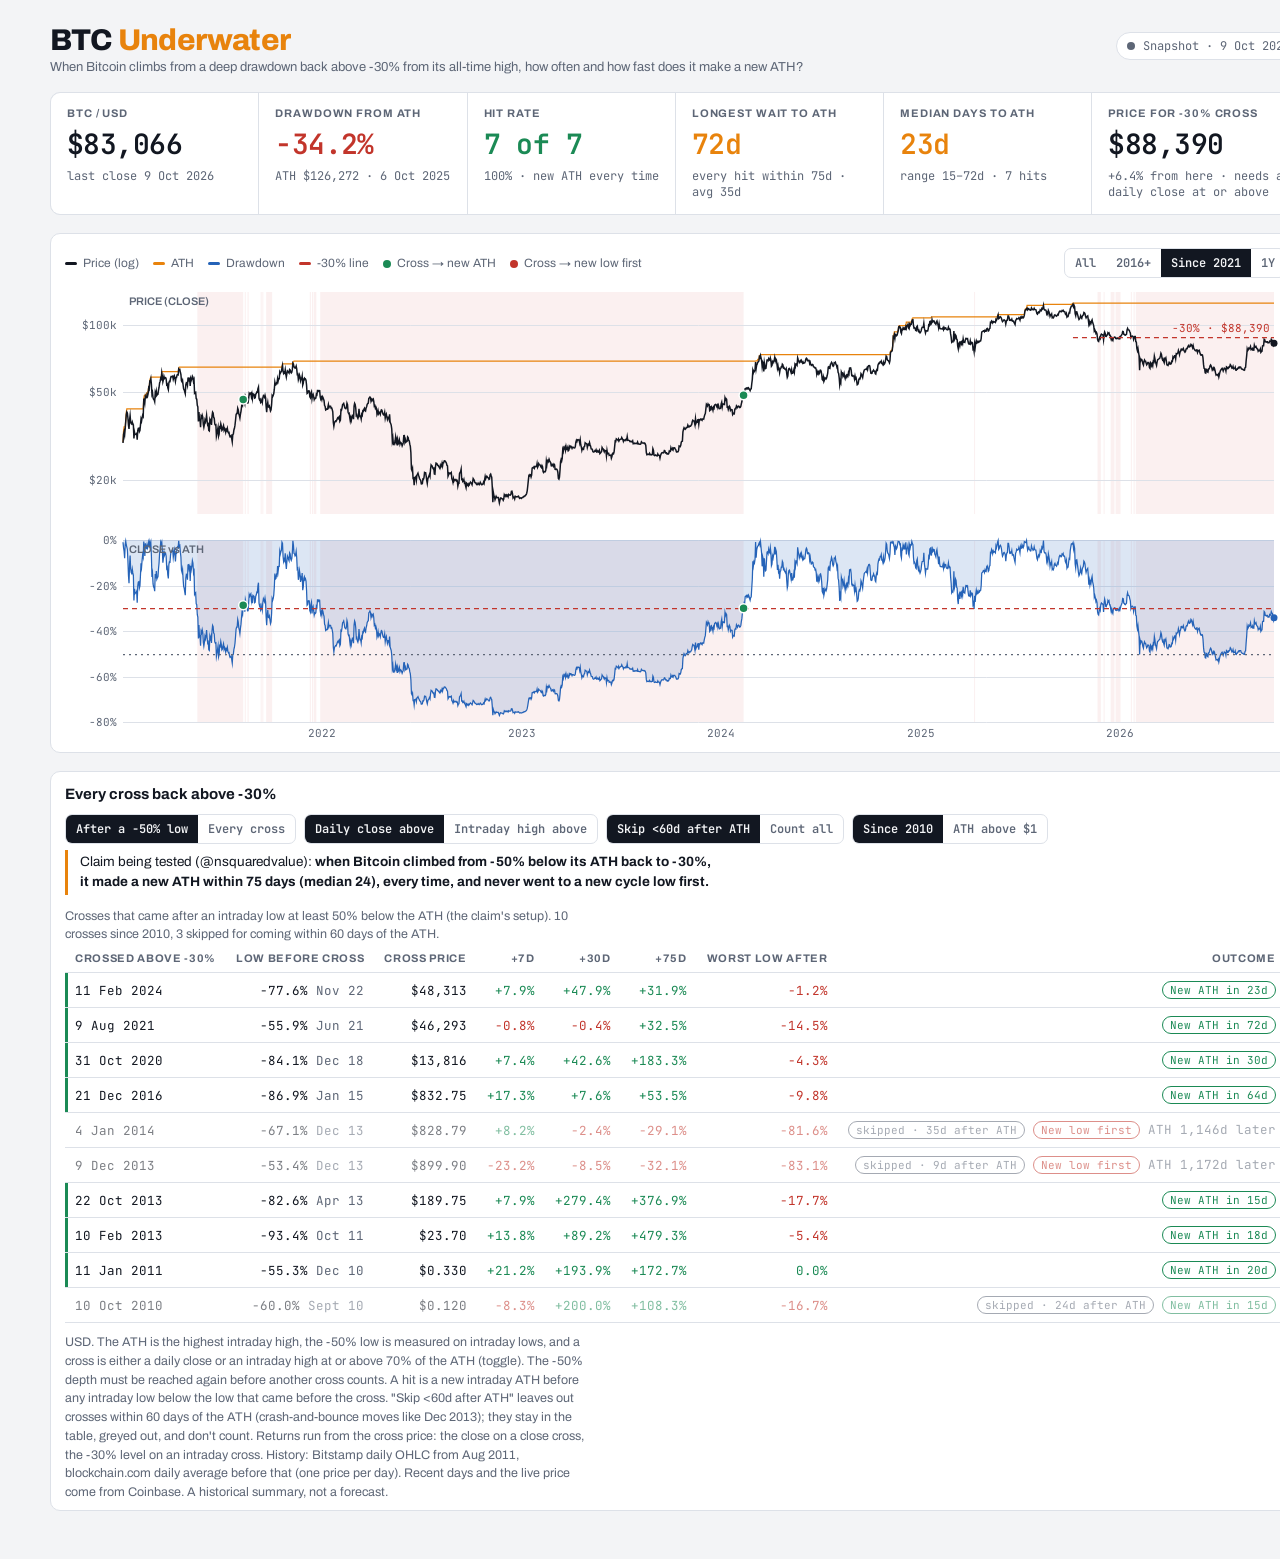
==== btc/index.html @ 9cf71ab8 "Add BTC Underwater live drawdown page at /btc Co-Authored-By: Claude Opus 5.5 <noreply@anthropic.com" ====
<!doctype html><html lang="en"><head><meta charset="utf-8"><meta name="viewport" content="width=device-width,initial-scale=1,viewport-fit=cover"><style>:root{padding-top:env(safe-area-inset-top,0px);padding-bottom:env(safe-area-inset-bottom,0px)}body{margin:0;font:14px system-ui,sans-serif}</style></head><body>
<title>BTC Underwater</title>
<link rel="preconnect" href="https://fonts.googleapis.com">
<link rel="stylesheet" href="https://fonts.googleapis.com/css2?family=Archivo:wght@500;700;800&family=JetBrains+Mono:wght@400;600&display=swap">
<style>
/* Layout: stat strip on top, stacked price + underwater charts sharing one time axis, episode ledger below */
:root{
  --bg:#f3f4f6; --panel:#ffffff; --fg:#121721; --muted:#5d6676; --line:#dde1e8;
  --accent:#e8830c; --water:#2563b8; --waterfill:rgba(37,99,184,.16);
  --bad:#c2352b; --good:#1b8a55; --band:rgba(194,53,43,.07); --accband:rgba(232,131,12,.16);
  --display:"Archivo",system-ui,sans-serif; --mono:"JetBrains Mono",ui-monospace,Menlo,monospace;
  color-scheme:light;
}
@media (prefers-color-scheme:dark){:root:not([data-theme="light"]){
  --bg:#0b0f16; --panel:#121823; --fg:#e8ecf2; --muted:#8b95a7; --line:#232c3b;
  --accent:#f7a23b; --water:#5b9cf0; --waterfill:rgba(91,156,240,.18);
  --bad:#f0675c; --good:#3fbf83; --band:rgba(240,103,92,.08); --accband:rgba(247,162,59,.2); color-scheme:dark}}
:root[data-theme="dark"]{
  --bg:#0b0f16; --panel:#121823; --fg:#e8ecf2; --muted:#8b95a7; --line:#232c3b;
  --accent:#f7a23b; --water:#5b9cf0; --waterfill:rgba(91,156,240,.18);
  --bad:#f0675c; --good:#3fbf83; --band:rgba(240,103,92,.08); --accband:rgba(247,162,59,.2); color-scheme:dark}
body{background:var(--bg);color:var(--fg);font-family:var(--display)}
.wrap{max-width:1180px;margin:0 auto;padding-inline:16px;padding-block:24px 48px;display:grid;gap:18px}
header{display:flex;flex-wrap:wrap;align-items:baseline;justify-content:space-between;gap:8px 16px}
h1{font-size:clamp(22px,3vw,30px);font-weight:800;letter-spacing:-.02em;margin:0;text-wrap:balance}
h1 span{color:var(--accent)}
.sub{color:var(--muted);font-size:13px;margin:4px 0 0}
.status{font-family:var(--mono);font-size:12px;display:inline-flex;align-items:center;gap:8px;padding:5px 10px;border:1px solid var(--line);border-radius:999px;background:var(--panel);color:var(--muted)}
.dot{width:8px;height:8px;border-radius:50%;background:var(--muted)}
.status.live .dot{background:var(--good);box-shadow:0 0 0 0 var(--good);animation:pulse 1.6s infinite}
.status.live{color:var(--fg)}
@keyframes pulse{0%{box-shadow:0 0 0 0 color-mix(in srgb,var(--good) 60%,transparent)}100%{box-shadow:0 0 0 8px transparent}}
@media (prefers-reduced-motion:reduce){.status.live .dot{animation:none}}
.stats{display:grid;grid-template-columns:repeat(5,minmax(0,1fr));gap:1px;background:var(--line);border:1px solid var(--line);border-radius:10px;overflow:hidden}
.stat{background:var(--panel);padding:14px 16px;display:grid;gap:6px;align-content:start;min-width:0}
.stat .k{font-size:11px;text-transform:uppercase;letter-spacing:.08em;color:var(--muted);font-weight:700}
.stat .v{font-family:var(--mono);font-size:clamp(20px,2.4vw,28px);font-weight:600;font-variant-numeric:tabular-nums;letter-spacing:-.02em;white-space:nowrap;overflow:hidden;text-overflow:ellipsis}
.stat .n{font-family:var(--mono);font-size:12px;color:var(--muted);font-variant-numeric:tabular-nums}
.v.bad{color:var(--bad)} .v.acc{color:var(--accent)} .v.good{color:var(--good)}
.meter{height:6px;border-radius:3px;background:var(--line);overflow:hidden}
.meter i{display:block;height:100%;background:var(--accent);border-radius:3px}
@media (max-width:900px){.stats{grid-template-columns:repeat(2,minmax(0,1fr))}.stat:first-child{grid-column:1/-1}}
.panel{background:var(--panel);border:1px solid var(--line);border-radius:10px;padding:14px 14px 8px}
.bar{display:flex;flex-wrap:wrap;justify-content:space-between;align-items:center;gap:8px;margin-bottom:6px}
.legend{display:flex;flex-wrap:wrap;gap:14px;font-size:12px;color:var(--muted)}
.legend b{display:inline-block;width:12px;height:3px;border-radius:2px;vertical-align:middle;margin-right:6px}
.seg{display:inline-flex;border:1px solid var(--line);border-radius:7px;overflow:hidden}
.seg button{font:600 12px var(--mono);background:transparent;color:var(--muted);border:0;padding:6px 10px;cursor:pointer}
.seg button[aria-pressed="true"]{background:var(--fg);color:var(--bg)}
.seg button:focus-visible{outline:2px solid var(--accent);outline-offset:-2px}
canvas{display:block;width:100%;touch-action:pan-y}
#c{height:460px}
@media (max-width:600px){#c{height:380px}}
h2{font-size:15px;margin:0 0 4px;font-weight:700}
.note{color:var(--muted);font-size:12.5px;line-height:1.5;max-width:75ch;margin:0}
.tbl{overflow-x:auto}
table{width:100%;border-collapse:collapse;font-family:var(--mono);font-size:12.5px;font-variant-numeric:tabular-nums;min-width:640px}
th,td{padding:8px 10px;text-align:right;border-bottom:1px solid var(--line);white-space:nowrap}
th{font:700 11px var(--display);text-transform:uppercase;letter-spacing:.06em;color:var(--muted)}
th:first-child,td:first-child{text-align:left}
tr.open td{color:var(--accent)}
.pill{display:inline-block;padding:1px 7px;border-radius:999px;font-size:11px;border:1px solid currentColor}
</style>
<style>
.stats{grid-template-columns:repeat(6,minmax(0,1fr))}
@media (max-width:1100px){.stats{grid-template-columns:repeat(3,minmax(0,1fr))}.stat:first-child{grid-column:auto}}
@media (max-width:600px){.stats{grid-template-columns:repeat(2,minmax(0,1fr))}}
.up{color:var(--good)} .dn{color:var(--bad)} .mut{color:var(--muted)}
.pill.hit{color:var(--good)} .pill.miss{color:var(--bad)} .pill.open{color:var(--accent)}
.claim{border-left:3px solid var(--accent);padding:2px 0 2px 12px;margin:0 0 12px;font-size:13.5px;line-height:1.5;max-width:80ch}
.claim b{font-weight:700}
.ctl{display:flex;flex-wrap:wrap;gap:8px}
tr.miss td:first-child{box-shadow:inset 3px 0 0 var(--bad)}
tr.hit td:first-child{box-shadow:inset 3px 0 0 var(--good)}
tr.open td:first-child{box-shadow:inset 3px 0 0 var(--accent)}
tr.open td{color:inherit}
tr.skip td{opacity:.55}
.pill.skip{color:var(--muted)}
.ctl .seg button{white-space:nowrap}
</style>

<div class="wrap">
  <header>
    <div>
      <h1>BTC <span>Underwater</span></h1>
      <p class="sub">When Bitcoin climbs from a deep drawdown back above -30% from its all-time high, how often and how fast does it make a new ATH?</p>
    </div>
    <div class="status" id="status"><span class="dot"></span><span id="statusText">Snapshot</span></div>
  </header>

  <section class="stats" aria-label="Key figures">
    <div class="stat"><div class="k">BTC / USD</div><div class="v" id="sPrice">–</div><div class="n" id="sPriceN">–</div></div>
    <div class="stat"><div class="k">Drawdown from ATH</div><div class="v bad" id="sDD">–</div><div class="n" id="sDDN">–</div></div>
    <div class="stat"><div class="k">Hit rate</div><div class="v" id="sHit">–</div><div class="n" id="sHitN">–</div></div>
    <div class="stat"><div class="k">Longest wait to ATH</div><div class="v acc" id="sMax">–</div><div class="n" id="sMaxN">–</div></div>
    <div class="stat"><div class="k">Median days to ATH</div><div class="v acc" id="sMed">–</div><div class="n" id="sMedN">–</div></div>
    <div class="stat"><div class="k" id="sTrigK">Price for -30% cross</div><div class="v" id="sTrig">–</div><div class="n" id="sTrigN">–</div></div>
  </section>

  <section class="panel">
    <div class="bar">
      <div class="legend">
        <span><b style="background:var(--fg)"></b>Price (log)</span>
        <span><b style="background:var(--accent)"></b>ATH</span>
        <span><b style="background:var(--water)"></b>Drawdown</span>
        <span><b style="background:var(--bad)"></b>-30% line</span>
        <span><b style="background:var(--good);width:8px;height:8px;border-radius:50%"></b>Cross → new ATH</span>
        <span><b style="background:var(--bad);width:8px;height:8px;border-radius:50%"></b>Cross → new low first</span>
      </div>
      <div class="seg" role="group" aria-label="Chart range">
        <button id="r-all" data-r="all" aria-pressed="false">All</button>
        <button id="r-2017" data-r="2017" aria-pressed="false">2016+</button>
        <button id="r-cycle" data-r="cycle" aria-pressed="true">Since 2021</button>
        <button id="r-1y" data-r="1y" aria-pressed="false">1Y</button>
      </div>
    </div>
    <canvas id="c"></canvas>
  </section>

  <section class="panel">
    <div class="bar">
      <h2 style="flex-basis:100%">Every cross back above -30%</h2>
      <div class="ctl">
        <div class="seg" role="group" aria-label="Which crosses count">
          <button id="d-50" data-d="-0.5" aria-pressed="true">After a -50% low</button>
          <button id="d-30" data-d="-0.3" aria-pressed="false">Every cross</button>
        </div>
        <div class="seg" role="group" aria-label="What counts as crossing -30%">
          <button id="x-close" data-x="close" aria-pressed="true">Daily close above</button>
          <button id="x-high" data-x="high" aria-pressed="false">Intraday high above</button>
        </div>
        <div class="seg" role="group" aria-label="Crosses soon after the ATH">
          <button id="m-60" data-m="60" aria-pressed="true">Skip &lt;60d after ATH</button>
          <button id="m-0" data-m="0" aria-pressed="false">Count all</button>
        </div>
        <div class="seg" role="group" aria-label="Period">
          <button id="e-all" data-e="all" aria-pressed="true">Since 2010</button>
          <button id="e-dollar" data-e="dollar" aria-pressed="false">ATH above $1</button>
        </div>
      </div>
    </div>
    <p class="claim">Claim being tested (@nsquaredvalue): <b>when Bitcoin climbed from -50% below its ATH back to -30%, it made a new ATH within 75 days (median 24), every time, and never went to a new cycle low first.</b></p>
    <p class="note" id="tblNote"></p>
    <div class="tbl"><table>
      <thead><tr><th>Crossed above -30%</th><th>Low before cross</th><th>Cross price</th><th>+7d</th><th>+30d</th><th>+75d</th><th>Worst low after</th><th>Outcome</th></tr></thead>
      <tbody id="tb"></tbody>
    </table></div>
    <p class="note" style="margin-top:10px">USD. The ATH is the highest intraday high, the -50% low is measured on intraday lows, and a cross is either a daily close or an intraday high at or above 70% of the ATH (toggle). The -50% depth must be reached again before another cross counts. A hit is a new intraday ATH before any intraday low below the low that came before the cross. "Skip &lt;60d after ATH" leaves out crosses within 60 days of the ATH (crash-and-bounce moves like Dec 2013); they stay in the table, greyed out, and don't count. Returns run from the cross price: the close on a close cross, the -30% level on an intraday cross. History: Bitstamp daily OHLC from Aug 2011, blockchain.com daily average before that (one price per day). Recent days and the live price come from Coinbase. A historical summary, not a forecast.</p>
  </section>
</div>

<script>
const RAW = {"t0":14839,"t":[0,1,2,3,4,5,6,7,8,9,10,11,12,13,14,15,16,17,18,19,20,21,22,23,24,25,26,27,28,29,30,31,32,33,34,35,36,37,38,39,40,41,42,43,44,45,46,47,48,49,50,51,52,53,54,55,56,57,58,59,60,61,62,63,64,65,66,67,68,69,70,71,72,73,74,75,76,77,78,79,80,81,82,83,84,85,86,87,88,89,90,91,92,93,94,95,96,97,98,99,100,101,102,103,104,105,106,107,108,109,110,111,112,113,114,115,116,117,118,119,120,121,122,123,124,125,126,127,128,129,130,131,132,133,134,135,136,137,138,139,140,141,142,143,144,145,146,147,148,149,150,151,152,153,154,155,156,157,158,159,160,161,162,163,164,165,166,167,168,169,170,171,172,173,174,175,176,177,178,179,180,181,182,183,184,185,186,187,188,189,190,191,192,193,194,195,196,197,198,199,200,201,202,203,204,205,206,207,208,209,210,211,212,213,214,215,216,217,218,219,220,221,222,223,224,225,226,227,228,229,230,231,232,233,234,235,236,237,238,239,240,241,242,243,244,245,246,247,248,249,250,251,252,253,254,255,256,257,258,259,260,261,262,263,264,265,266,267,268,269,270,271,272,273,274,275,276,277,278,279,280,281,282,283,284,285,286,287,288,289,290,291,292,293,294,295,296,297,298,299,300,301,302,303,304,305,306,307,308,309,310,311,312,313,314,315,316,317,318,319,320,321,322,323,324,325,326,327,328,329,330,331,332,333,334,335,336,337,338,339,340,341,342,343,344,345,346,347,348,349,350,351,352,353,354,355,356,357,358,359,360,361,362,363,364,365,366,367,368,369,370,371,372,373,374,375,376,377,378,379,380,381,382,383,384,385,386,387,388,389,390,391,392,393,394,395,396,397,398,399,400,401,402,403,404,405,406,407,408,409,410,411,412,413,414,415,416,417,418,419,420,421,422,423,424,425,426,427,428,429,430,431,432,433,434,435,436,437,438,439,440,441,442,443,444,445,446,447,448,449,450,451,452,453,454,455,456,457,458,459,460,461,462,463,464,465,466,467,468,469,470,471,472,473,474,475,476,477,478,479,480,481,482,483,484,485,486,487,488,489,490,491,492,493,494,495,496,497,498,499,500,501,502,503,504,505,506,507,508,509,510,511,512,513,514,515,516,517,518,519,520,521,522,523,524,525,526,527,528,529,530,531,532,533,534,535,536,537,538,539,540,541,542,543,544,545,546,547,548,549,550,551,552,553,554,555,556,557,558,559,560,561,562,563,564,565,566,567,568,569,570,571,572,573,574,575,576,577,578,579,580,581,582,583,584,585,586,587,588,589,590,591,592,593,594,595,596,597,598,599,600,601,602,603,604,605,606,607,608,609,610,611,612,613,614,615,616,617,618,619,620,621,622,623,624,625,626,627,628,629,630,631,632,633,634,635,636,637,638,639,640,641,642,643,644,645,646,647,648,649,650,651,652,653,654,655,656,657,658,659,660,661,662,663,664,665,666,667,668,669,670,671,672,673,674,675,676,677,678,679,680,681,682,683,684,685,686,687,688,689,690,691,692,693,694,695,696,697,698,699,700,701,702,703,704,705,706,707,708,709,710,711,712,713,714,715,716,717,718,719,720,721,722,723,724,725,726,727,728,729,730,731,732,733,734,735,736,737,738,739,740,741,742,743,744,745,746,747,748,749,750,751,752,753,754,755,756,757,758,759,760,761,762,763,764,765,766,767,768,769,770,771,772,773,774,775,776,777,778,779,780,781,782,783,784,785,786,787,788,789,790,791,792,793,794,795,796,797,798,799,800,801,802,803,804,805,806,807,808,809,810,811,812,813,814,815,816,817,818,819,820,821,822,823,824,825,826,827,828,829,830,831,832,833,834,835,836,837,838,839,840,841,842,843,844,845,846,847,848,849,850,851,852,853,854,855,856,857,858,859,860,861,862,863,864,865,866,867,868,869,870,871,872,873,874,875,876,877,878,879,880,881,882,883,884,885,886,887,888,889,890,891,892,893,894,895,896,897,898,899,900,901,902,903,904,905,906,907,908,909,910,911,912,913,914,915,916,917,918,919,920,921,922,923,924,925,926,927,928,929,930,931,932,933,934,935,936,937,938,939,940,941,942,943,944,945,946,947,948,949,950,951,952,953,954,955,956,957,958,959,960,961,962,963,964,965,966,967,968,969,970,971,972,973,974,975,976,977,978,979,980,981,982,983,984,985,986,987,988,989,990,991,992,993,994,995,996,997,998,999,1000,1001,1002,1003,1004,1005,1006,1007,1008,1009,1010,1011,1012,1013,1014,1015,1016,1017,1018,1019,1020,1021,1022,1023,1024,1025,1026,1027,1028,1029,1030,1031,1032,1033,1034,1035,1036,1037,1038,1039,1040,1041,1042,1043,1044,1045,1046,1047,1048,1049,1050,1051,1052,1053,1054,1055,1056,1057,1058,1059,1060,1061,1062,1063,1064,1065,1066,1067,1068,1069,1070,1071,1072,1073,1074,1075,1076,1077,1078,1079,1080,1081,1082,1083,1084,1085,1086,1087,1088,1089,1090,1091,1092,1093,1094,1095,1096,1097,1098,1099,1100,1101,1102,1103,1104,1105,1106,1107,1108,1109,1110,1111,1112,1113,1114,1115,1116,1117,1118,1119,1120,1121,1122,1123,1124,1125,1126,1127,1128,1129,1130,1131,1132,1133,1134,1135,1136,1137,1138,1139,1140,1141,1142,1143,1144,1145,1146,1147,1148,1149,1150,1151,1152,1153,1154,1155,1156,1157,1158,1159,1160,1161,1162,1163,1164,1165,1166,1167,1168,1169,1170,1171,1172,1173,1174,1175,1176,1177,1178,1179,1180,1181,1182,1183,1184,1185,1186,1187,1188,1189,1190,1191,1192,1193,1194,1195,1196,1197,1198,1199,1200,1201,1202,1203,1204,1205,1206,1207,1208,1209,1210,1211,1212,1213,1214,1215,1216,1217,1218,1219,1220,1221,1222,1223,1224,1225,1226,1227,1228,1229,1230,1231,1232,1233,1234,1235,1236,1237,1238,1239,1240,1241,1242,1243,1244,1245,1246,1247,1248,1249,1250,1251,1252,1253,1254,1255,1256,1257,1258,1259,1260,1261,1262,1263,1264,1265,1266,1267,1268,1269,1270,1271,1272,1273,1274,1275,1276,1277,1278,1279,1280,1281,1282,1283,1284,1285,1286,1287,1288,1289,1290,1291,1292,1293,1294,1295,1296,1297,1298,1299,1300,1301,1302,1303,1304,1305,1306,1307,1308,1309,1310,1311,1312,1313,1314,1315,1316,1317,1318,1319,1320,1321,1322,1323,1324,1325,1326,1327,1328,1329,1330,1331,1332,1333,1334,1335,1336,1337,1338,1339,1340,1341,1342,1343,1344,1345,1346,1347,1348,1349,1350,1351,1352,1353,1354,1355,1356,1357,1358,1359,1360,1361,1362,1363,1364,1365,1366,1367,1368,1369,1370,1371,1372,1373,1374,1375,1376,1377,1378,1379,1380,1381,1382,1383,1384,1385,1386,1387,1388,1389,1390,1391,1392,1393,1394,1395,1396,1397,1398,1399,1400,1401,1402,1403,1404,1405,1406,1407,1408,1409,1410,1411,1412,1413,1414,1415,1416,1417,1418,1419,1420,1421,1422,1423,1424,1425,1426,1427,1428,1429,1430,1431,1432,1433,1434,1435,1436,1437,1438,1439,1440,1441,1442,1443,1444,1445,1446,1447,1448,1449,1450,1451,1452,1453,1454,1455,1456,1457,1458,1459,1460,1461,1462,1463,1464,1465,1466,1467,1468,1469,1470,1471,1472,1473,1474,1475,1476,1477,1478,1479,1480,1481,1482,1483,1484,1485,1486,1487,1488,1489,1490,1491,1492,1493,1494,1495,1496,1497,1498,1499,1500,1501,1502,1503,1504,1505,1506,1507,1508,1509,1510,1511,1512,1513,1514,1515,1516,1517,1518,1519,1520,1521,1522,1523,1524,1525,1526,1527,1528,1529,1530,1531,1532,1533,1534,1535,1536,1537,1538,1539,1540,1541,1542,1543,1544,1545,1546,1547,1548,1549,1550,1551,1552,1553,1554,1555,1556,1557,1558,1559,1560,1561,1562,1563,1564,1565,1566,1567,1568,1569,1570,1571,1572,1573,1574,1575,1576,1577,1578,1579,1580,1581,1582,1583,1584,1585,1586,1587,1588,1589,1590,1591,1592,1593,1594,1595,1596,1597,1598,1599,1600,1601,1602,1603,1604,1605,1606,1607,1608,1609,1610,1611,1612,1613,1614,1615,1616,1617,1618,1619,1620,1621,1622,1623,1624,1625,1626,1627,1628,1629,1630,1631,1632,1633,1634,1635,1636,1637,1638,1639,1640,1641,1642,1643,1644,1645,1646,1647,1648,1649,1650,1651,1652,1653,1654,1655,1656,1657,1658,1659,1660,1661,1662,1663,1664,1665,1666,1667,1668,1669,1670,1671,1672,1673,1674,1675,1676,1677,1678,1679,1680,1681,1682,1683,1684,1685,1686,1687,1688,1689,1690,1691,1692,1693,1694,1695,1696,1697,1698,1699,1700,1701,1702,1703,1704,1705,1706,1707,1708,1709,1710,1711,1712,1713,1714,1715,1716,1717,1718,1719,1720,1721,1722,1723,1724,1725,1726,1727,1728,1729,1730,1731,1732,1733,1734,1735,1736,1737,1738,1739,1740,1741,1742,1743,1744,1745,1746,1747,1748,1749,1750,1751,1752,1753,1754,1755,1756,1757,1758,1759,1760,1761,1762,1763,1764,1765,1766,1767,1768,1769,1770,1771,1772,1773,1774,1775,1776,1777,1778,1779,1780,1781,1782,1783,1784,1785,1786,1787,1788,1789,1790,1791,1792,1793,1794,1795,1796,1797,1798,1799,1800,1801,1802,1803,1804,1805,1806,1807,1808,1809,1810,1811,1812,1813,1814,1815,1816,1817,1818,1819,1820,1821,1822,1823,1824,1825,1826,1827,1828,1829,1830,1831,1832,1833,1834,1835,1836,1837,1838,1839,1840,1841,1842,1843,1844,1845,1846,1847,1848,1849,1850,1851,1852,1853,1854,1855,1856,1857,1858,1859,1860,1861,1862,1863,1864,1865,1866,1867,1868,1869,1870,1871,1872,1873,1874,1875,1876,1877,1878,1879,1880,1881,1882,1883,1884,1885,1886,1887,1888,1889,1890,1891,1892,1893,1894,1895,1896,1897,1898,1899,1900,1901,1902,1903,1904,1905,1906,1907,1908,1909,1910,1911,1912,1913,1914,1915,1916,1917,1918,1919,1920,1921,1922,1923,1924,1925,1926,1927,1928,1929,1930,1931,1932,1933,1934,1935,1936,1937,1938,1939,1940,1941,1942,1943,1944,1945,1946,1947,1948,1949,1950,1951,1952,1953,1954,1955,1956,1957,1958,1959,1960,1961,1962,1963,1964,1965,1966,1967,1968,1969,1970,1971,1972,1973,1974,1975,1976,1977,1978,1979,1980,1981,1982,1983,1984,1985,1986,1987,1988,1989,1990,1991,1992,1993,1994,1995,1996,1997,1998,1999,2000,2001,2002,2003,2004,2005,2006,2007,2008,2009,2010,2011,2012,2013,2014,2015,2016,2017,2018,2019,2020,2021,2022,2023,2024,2025,2026,2027,2028,2029,2030,2031,2032,2033,2034,2035,2036,2037,2038,2039,2040,2041,2042,2043,2044,2045,2046,2047,2048,2049,2050,2051,2052,2053,2054,2055,2056,2057,2058,2059,2060,2061,2062,2063,2064,2065,2066,2067,2068,2069,2070,2071,2072,2073,2074,2075,2076,2077,2078,2079,2080,2081,2082,2083,2084,2085,2086,2087,2088,2089,2090,2091,2092,2093,2094,2095,2096,2097,2098,2099,2100,2101,2102,2103,2104,2105,2106,2107,2108,2109,2110,2111,2112,2113,2114,2115,2116,2117,2118,2119,2120,2121,2122,2123,2124,2125,2126,2127,2128,2129,2130,2131,2132,2133,2134,2135,2136,2137,2138,2139,2140,2141,2142,2143,2144,2145,2146,2147,2148,2149,2150,2151,2152,2153,2154,2155,2156,2157,2158,2159,2160,2161,2162,2163,2164,2165,2166,2167,2168,2169,2170,2171,2172,2173,2174,2175,2176,2177,2178,2179,2180,2181,2182,2183,2184,2185,2186,2187,2188,2189,2190,2191,2192,2193,2194,2195,2196,2197,2198,2199,2200,2201,2202,2203,2204,2205,2206,2207,2208,2209,2210,2211,2212,2213,2214,2215,2216,2217,2218,2219,2220,2221,2222,2223,2224,2225,2226,2227,2228,2229,2230,2231,2232,2233,2234,2235,2236,2237,2238,2239,2240,2241,2242,2243,2244,2245,2246,2247,2248,2249,2250,2251,2252,2253,2254,2255,2256,2257,2258,2259,2260,2261,2262,2263,2264,2265,2266,2267,2268,2269,2270,2271,2272,2273,2274,2275,2276,2277,2278,2279,2280,2281,2282,2283,2284,2285,2286,2287,2288,2289,2290,2291,2292,2293,2294,2295,2296,2297,2298,2299,2300,2301,2302,2303,2304,2305,2306,2307,2308,2309,2310,2311,2312,2313,2314,2315,2316,2317,2318,2319,2320,2321,2322,2323,2324,2325,2326,2327,2328,2329,2330,2331,2332,2333,2334,2335,2336,2337,2338,2339,2340,2341,2342,2343,2344,2345,2346,2347,2348,2349,2350,2351,2352,2353,2354,2355,2356,2357,2358,2359,2360,2361,2362,2363,2364,2365,2366,2367,2368,2369,2370,2371,2372,2373,2374,2375,2376,2377,2378,2379,2380,2381,2382,2383,2384,2385,2386,2387,2388,2389,2390,2391,2392,2393,2394,2395,2396,2397,2398,2399,2400,2401,2402,2403,2404,2405,2406,2407,2408,2409,2410,2411,2412,2413,2414,2415,2416,2417,2418,2419,2420,2421,2422,2423,2424,2425,2426,2427,2428,2429,2430,2431,2432,2433,2434,2435,2436,2437,2438,2439,2440,2441,2442,2443,2444,2445,2446,2447,2448,2449,2450,2451,2452,2453,2454,2455,2456,2457,2458,2459,2460,2461,2462,2463,2464,2465,2466,2467,2468,2469,2470,2471,2472,2473,2474,2475,2476,2477,2478,2479,2480,2481,2482,2483,2484,2485,2486,2487,2488,2489,2490,2491,2492,2493,2494,2495,2496,2497,2498,2499,2500,2501,2502,2503,2504,2505,2506,2507,2508,2509,2510,2511,2512,2513,2514,2515,2516,2517,2518,2519,2520,2521,2522,2523,2524,2525,2526,2527,2528,2529,2530,2531,2532,2533,2534,2535,2536,2537,2538,2539,2540,2541,2542,2543,2544,2545,2546,2547,2548,2549,2550,2551,2552,2553,2554,2555,2556,2557,2558,2559,2560,2561,2562,2563,2564,2565,2566,2567,2568,2569,2570,2571,2572,2573,2574,2575,2576,2577,2578,2579,2580,2581,2582,2583,2584,2585,2586,2587,2588,2589,2590,2591,2592,2593,2594,2595,2596,2597,2598,2599,2600,2601,2602,2603,2604,2605,2606,2607,2608,2609,2610,2611,2612,2613,2614,2615,2616,2617,2618,2619,2620,2621,2622,2623,2624,2625,2626,2627,2628,2629,2630,2631,2632,2633,2634,2635,2636,2637,2638,2639,2640,2641,2642,2643,2644,2645,2646,2647,2648,2649,2650,2651,2652,2653,2654,2655,2656,2657,2658,2659,2660,2661,2662,2663,2664,2665,2666,2667,2668,2669,2670,2671,2672,2673,2674,2675,2676,2677,2678,2679,2680,2681,2682,2683,2684,2685,2686,2687,2688,2689,2690,2691,2692,2693,2694,2695,2696,2697,2698,2699,2700,2701,2702,2703,2704,2705,2706,2707,2708,2709,2710,2711,2712,2713,2714,2715,2716,2717,2718,2719,2720,2721,2722,2723,2724,2725,2726,2727,2728,2729,2730,2731,2732,2733,2734,2735,2736,2737,2738,2739,2740,2741,2742,2743,2744,2745,2746,2747,2748,2749,2750,2751,2752,2753,2754,2755,2756,2757,2758,2759,2760,2761,2762,2763,2764,2765,2766,2767,2768,2769,2770,2771,2772,2773,2774,2775,2776,2777,2778,2779,2780,2781,2782,2783,2784,2785,2786,2787,2788,2789,2790,2791,2792,2793,2794,2795,2796,2797,2798,2799,2800,2801,2802,2803,2804,2805,2806,2807,2808,2809,2810,2811,2812,2813,2814,2815,2816,2817,2818,2819,2820,2821,2822,2823,2824,2825,2826,2827,2828,2829,2830,2831,2832,2833,2834,2835,2836,2837,2838,2839,2840,2841,2842,2843,2844,2845,2846,2847,2848,2849,2850,2851,2852,2853,2854,2855,2856,2857,2858,2859,2860,2861,2862,2863,2864,2865,2866,2867,2868,2869,2870,2871,2872,2873,2874,2875,2876,2877,2878,2879,2880,2881,2882,2883,2884,2885,2886,2887,2888,2889,2890,2891,2892,2893,2894,2895,2896,2897,2898,2899,2900,2901,2902,2903,2904,2905,2906,2907,2908,2909,2910,2911,2912,2913,2914,2915,2916,2917,2918,2919,2920,2921,2922,2923,2924,2925,2926,2927,2928,2929,2930,2931,2932,2933,2934,2935,2936,2937,2938,2939,2940,2941,2942,2943,2944,2945,2946,2947,2948,2949,2950,2951,2952,2953,2954,2955,2956,2957,2958,2959,2960,2961,2962,2963,2964,2965,2966,2967,2968,2969,2970,2971,2972,2973,2974,2975,2976,2977,2978,2979,2980,2981,2982,2983,2984,2985,2986,2987,2988,2989,2990,2991,2992,2993,2994,2995,2996,2997,2998,2999,3000,3001,3002,3003,3004,3005,3006,3007,3008,3009,3010,3011,3012,3013,3014,3015,3016,3017,3018,3019,3020,3021,3022,3023,3024,3025,3026,3027,3028,3029,3030,3031,3032,3033,3034,3035,3036,3037,3038,3039,3040,3041,3042,3043,3044,3045,3046,3047,3048,3049,3050,3051,3052,3053,3054,3055,3056,3057,3058,3059,3060,3061,3062,3063,3064,3065,3066,3067,3068,3069,3070,3071,3072,3073,3074,3075,3076,3077,3078,3079,3080,3081,3082,3083,3084,3085,3086,3087,3088,3089,3090,3091,3092,3093,3094,3095,3096,3097,3098,3099,3100,3101,3102,3103,3104,3105,3106,3107,3108,3109,3110,3111,3112,3113,3114,3115,3116,3117,3118,3119,3120,3121,3122,3123,3124,3125,3126,3127,3128,3129,3130,3131,3132,3133,3134,3135,3136,3137,3138,3139,3140,3141,3142,3143,3144,3145,3146,3147,3148,3149,3150,3151,3152,3153,3154,3155,3156,3157,3158,3159,3160,3161,3162,3163,3164,3165,3166,3167,3168,3169,3170,3171,3172,3173,3174,3175,3176,3177,3178,3179,3180,3181,3182,3183,3184,3185,3186,3187,3188,3189,3190,3191,3192,3193,3194,3195,3196,3197,3198,3199,3200,3201,3202,3203,3204,3205,3206,3207,3208,3209,3210,3211,3212,3213,3214,3215,3216,3217,3218,3219,3220,3221,3222,3223,3224,3225,3226,3227,3228,3229,3230,3231,3232,3233,3234,3235,3236,3237,3238,3239,3240,3241,3242,3243,3244,3245,3246,3247,3248,3249,3250,3251,3252,3253,3254,3255,3256,3257,3258,3259,3260,3261,3262,3263,3264,3265,3266,3267,3268,3269,3270,3271,3272,3273,3274,3275,3276,3277,3278,3279,3280,3281,3282,3283,3284,3285,3286,3287,3288,3289,3290,3291,3292,3293,3294,3295,3296,3297,3298,3299,3300,3301,3302,3303,3304,3305,3306,3307,3308,3309,3310,3311,3312,3313,3314,3315,3316,3317,3318,3319,3320,3321,3322,3323,3324,3325,3326,3327,3328,3329,3330,3331,3332,3333,3334,3335,3336,3337,3338,3339,3340,3341,3342,3343,3344,3345,3346,3347,3348,3349,3350,3351,3352,3353,3354,3355,3356,3357,3358,3359,3360,3361,3362,3363,3364,3365,3366,3367,3368,3369,3370,3371,3372,3373,3374,3375,3376,3377,3378,3379,3380,3381,3382,3383,3384,3385,3386,3387,3388,3389,3390,3391,3392,3393,3394,3395,3396,3397,3398,3399,3400,3401,3402,3403,3404,3405,3406,3407,3408,3409,3410,3411,3412,3413,3414,3415,3416,3417,3418,3419,3420,3421,3422,3423,3424,3425,3426,3427,3428,3429,3430,3431,3432,3433,3434,3435,3436,3437,3438,3439,3440,3441,3442,3443,3444,3445,3446,3447,3448,3449,3450,3451,3452,3453,3454,3455,3456,3457,3458,3459,3460,3461,3462,3463,3464,3465,3466,3467,3468,3469,3470,3471,3472,3473,3474,3475,3476,3477,3478,3479,3480,3481,3482,3483,3484,3485,3486,3487,3488,3489,3490,3491,3492,3493,3494,3495,3496,3497,3498,3499,3500,3501,3502,3503,3504,3505,3506,3507,3508,3509,3510,3511,3512,3513,3514,3515,3516,3517,3518,3519,3520,3521,3522,3523,3524,3525,3526,3527,3528,3529,3530,3531,3532,3533,3534,3535,3536,3537,3538,3539,3540,3541,3542,3543,3544,3545,3546,3547,3548,3549,3550,3551,3552,3553,3554,3555,3556,3557,3558,3559,3560,3561,3562,3563,3564,3565,3566,3567,3568,3569,3570,3571,3572,3573,3574,3575,3576,3577,3578,3579,3580,3581,3582,3583,3584,3585,3586,3587,3588,3589,3590,3591,3592,3593,3594,3595,3596,3597,3598,3599,3600,3601,3602,3603,3604,3605,3606,3607,3608,3609,3610,3611,3612,3613,3614,3615,3616,3617,3618,3619,3620,3621,3622,3623,3624,3625,3626,3627,3628,3629,3630,3631,3632,3633,3634,3635,3636,3637,3638,3639,3640,3641,3642,3643,3644,3645,3646,3647,3648,3649,3650,3651,3652,3653,3654,3655,3656,3657,3658,3659,3660,3661,3662,3663,3664,3665,3666,3667,3668,3669,3670,3671,3672,3673,3674,3675,3676,3677,3678,3679,3680,3681,3682,3683,3684,3685,3686,3687,3688,3689,3690,3691,3692,3693,3694,3695,3696,3697,3698,3699,3700,3701,3702,3703,3704,3705,3706,3707,3708,3709,3710,3711,3712,3713,3714,3715,3716,3717,3718,3719,3720,3721,3722,3723,3724,3725,3726,3727,3728,3729,3730,3731,3732,3733,3734,3735,3736,3737,3738,3739,3740,3741,3742,3743,3744,3745,3746,3747,3748,3749,3750,3751,3752,3753,3754,3755,3756,3757,3758,3759,3760,3761,3762,3763,3764,3765,3766,3767,3768,3769,3770,3771,3772,3773,3774,3775,3776,3777,3778,3779,3780,3781,3782,3783,3784,3785,3786,3787,3788,3789,3790,3791,3792,3793,3794,3795,3796,3797,3798,3799,3800,3801,3802,3803,3804,3805,3806,3807,3808,3809,3810,3811,3812,3813,3814,3815,3816,3817,3818,3819,3820,3821,3822,3823,3824,3825,3826,3827,3828,3829,3830,3831,3832,3833,3834,3835,3836,3837,3838,3839,3840,3841,3842,3843,3844,3845,3846,3847,3848,3849,3850,3851,3852,3853,3854,3855,3856,3857,3858,3859,3860,3861,3862,3863,3864,3865,3866,3867,3868,3869,3870,3871,3872,3873,3874,3875,3876,3877,3878,3879,3880,3881,3882,3883,3884,3885,3886,3887,3888,3889,3890,3891,3892,3893,3894,3895,3896,3897,3898,3899,3900,3901,3902,3903,3904,3905,3906,3907,3908,3909,3910,3911,3912,3913,3914,3915,3916,3917,3918,3919,3920,3921,3922,3923,3924,3925,3926,3927,3928,3929,3930,3931,3932,3933,3934,3935,3936,3937,3938,3939,3940,3941,3942,3943,3944,3945,3946,3947,3948,3949,3950,3951,3952,3953,3954,3955,3956,3957,3958,3959,3960,3961,3962,3963,3964,3965,3966,3967,3968,3969,3970,3971,3972,3973,3974,3975,3976,3977,3978,3979,3980,3981,3982,3983,3984,3985,3986,3987,3988,3989,3990,3991,3992,3993,3994,3995,3996,3997,3998,3999,4000,4001,4002,4003,4004,4005,4006,4007,4008,4009,4010,4011,4012,4013,4014,4015,4016,4017,4018,4019,4020,4021,4022,4023,4024,4025,4026,4027,4028,4029,4030,4031,4032,4033,4034,4035,4036,4037,4038,4039,4040,4041,4042,4043,4044,4045,4046,4047,4048,4049,4050,4051,4052,4053,4054,4055,4056,4057,4058,4059,4060,4061,4062,4063,4064,4065,4066,4067,4068,4069,4070,4071,4072,4073,4074,4075,4076,4077,4078,4079,4080,4081,4082,4083,4084,4085,4086,4087,4088,4089,4090,4091,4092,4093,4094,4095,4096,4097,4098,4099,4100,4101,4102,4103,4104,4105,4106,4107,4108,4109,4110,4111,4112,4113,4114,4115,4116,4117,4118,4119,4120,4121,4122,4123,4124,4125,4126,4127,4128,4129,4130,4131,4132,4133,4134,4135,4136,4137,4138,4139,4140,4141,4142,4143,4144,4145,4146,4147,4148,4149,4150,4151,4152,4153,4154,4155,4156,4157,4158,4159,4160,4161,4162,4163,4164,4165,4166,4167,4168,4169,4170,4171,4172,4173,4174,4175,4176,4177,4178,4179,4180,4181,4182,4183,4184,4185,4186,4187,4188,4189,4190,4191,4192,4193,4194,4195,4196,4197,4198,4199,4200,4201,4202,4203,4204,4205,4206,4207,4208,4209,4210,4211,4212,4213,4214,4215,4216,4217,4218,4219,4220,4221,4222,4223,4224,4225,4226,4227,4228,4229,4230,4231,4232,4233,4234,4235,4236,4237,4238,4239,4240,4241,4242,4243,4244,4245,4246,4247,4248,4249,4250,4251,4252,4253,4254,4255,4256,4257,4258,4259,4260,4261,4262,4263,4264,4265,4266,4267,4268,4269,4270,4271,4272,4273,4274,4275,4276,4277,4278,4279,4280,4281,4282,4283,4284,4285,4286,4287,4288,4289,4290,4291,4292,4293,4294,4295,4296,4297,4298,4299,4300,4301,4302,4303,4304,4305,4306,4307,4308,4309,4310,4311,4312,4313,4314,4315,4316,4317,4318,4319,4320,4321,4322,4323,4324,4325,4326,4327,4328,4329,4330,4331,4332,4333,4334,4335,4336,4337,4338,4339,4340,4341,4342,4343,4344,4345,4346,4347,4348,4349,4350,4351,4352,4353,4354,4355,4356,4357,4358,4359,4360,4361,4362,4363,4364,4365,4366,4367,4368,4369,4370,4371,4372,4373,4374,4375,4376,4377,4378,4379,4380,4381,4382,4383,4384,4385,4386,4387,4388,4389,4390,4391,4392,4393,4394,4395,4396,4397,4398,4399,4400,4401,4402,4403,4404,4405,4406,4407,4408,4409,4410,4411,4412,4413,4414,4415,4416,4417,4418,4419,4420,4421,4422,4423,4424,4425,4426,4427,4428,4429,4430,4431,4432,4433,4434,4435,4436,4437,4438,4439,4440,4441,4442,4443,4444,4445,4446,4447,4448,4449,4450,4451,4452,4453,4454,4455,4456,4457,4458,4459,4460,4461,4462,4463,4464,4465,4466,4467,4468,4469,4470,4471,4472,4473,4474,4475,4476,4477,4478,4479,4480,4481,4482,4483,4484,4485,4486,4487,4488,4489,4490,4491,4492,4493,4494,4495,4496,4497,4498,4499,4500,4501,4502,4503,4504,4505,4506,4507,4508,4509,4510,4511,4512,4513,4514,4515,4516,4517,4518,4519,4520,4521,4522,4523,4524,4525,4526,4527,4528,4529,4530,4531,4532,4533,4534,4535,4536,4537,4538,4539,4540,4541,4542,4543,4544,4545,4546,4547,4548,4549,4550,4551,4552,4553,4554,4555,4556,4557,4558,4559,4560,4561,4562,4563,4564,4565,4566,4567,4568,4569,4570,4571,4572,4573,4574,4575,4576,4577,4578,4579,4580,4581,4582,4583,4584,4585,4586,4587,4588,4589,4590,4591,4592,4593,4594,4595,4596,4597,4598,4599,4600,4601,4602,4603,4604,4605,4606,4607,4608,4609,4610,4611,4612,4613,4614,4615,4616,4617,4618,4619,4620,4621,4622,4623,4624,4625,4626,4627,4628,4629,4630,4631,4632,4633,4634,4635,4636,4637,4638,4639,4640,4641,4642,4643,4644,4645,4646,4647,4648,4649,4650,4651,4652,4653,4654,4655,4656,4657,4658,4659,4660,4661,4662,4663,4664,4665,4666,4667,4668,4669,4670,4671,4672,4673,4674,4675,4676,4677,4678,4679,4680,4681,4682,4683,4684,4685,4686,4687,4688,4689,4690,4691,4692,4693,4694,4695,4696,4697,4698,4699,4700,4701,4702,4703,4704,4705,4706,4707,4708,4709,4710,4711,4712,4713,4714,4715,4716,4717,4718,4719,4720,4721,4722,4723,4724,4725,4726,4727,4728,4729,4730,4731,4732,4733,4734,4735,4736,4737,4738,4739,4740,4741,4742,4743,4744,4745,4746,4747,4748,4749,4750,4751,4752,4753,4754,4755,4756,4757,4758,4759,4760,4761,4762,4763,4764,4765,4766,4767,4768,4769,4770,4771,4772,4773,4774,4775,4776,4777,4778,4779,4780,4781,4782,4783,4784,4785,4786,4787,4788,4789,4790,4791,4792,4793,4794,4795,4796,4797,4798,4799,4800,4801,4802,4803,4804,4805,4806,4807,4808,4809,4810,4811,4812,4813,4814,4815,4816,4817,4818,4819,4820,4821,4822,4823,4824,4825,4826,4827,4828,4829,4830,4831,4832,4833,4834,4835,4836,4837,4838,4839,4840,4841,4842,4843,4844,4845,4846,4847,4848,4849,4850,4851,4852,4853,4854,4855,4856,4857,4858,4859,4860,4861,4862,4863,4864,4865,4866,4867,4868,4869,4870,4871,4872,4873,4874,4875,4876,4877,4878,4879,4880,4881,4882,4883,4884,4885,4886,4887,4888,4889,4890,4891,4892,4893,4894,4895,4896,4897,4898,4899,4900,4901,4902,4903,4904,4905,4906,4907,4908,4909,4910,4911,4912,4913,4914,4915,4916,4917,4918,4919,4920,4921,4922,4923,4924,4925,4926,4927,4928,4929,4930,4931,4932,4933,4934,4935,4936,4937,4938,4939,4940,4941,4942,4943,4944,4945,4946,4947,4948,4949,4950,4951,4952,4953,4954,4955,4956,4957,4958,4959,4960,4961,4962,4963,4964,4965,4966,4967,4968,4969,4970,4971,4972,4973,4974,4975,4976,4977,4978,4979,4980,4981,4982,4983,4984,4985,4986,4987,4988,4989,4990,4991,4992,4993,4994,4995,4996,4997,4998,4999,5000,5001,5002,5003,5004,5005,5006,5007,5008,5009,5010,5011,5012,5013,5014,5015,5016,5017,5018,5019,5020,5021,5022,5023,5024,5025,5026,5027,5028,5029,5030,5031,5032,5033,5034,5035,5036,5037,5038,5039,5040,5041,5042,5043,5044,5045,5046,5047,5048,5049,5050,5051,5052,5053,5054,5055,5056,5057,5058,5059,5060,5061,5062,5063,5064,5065,5066,5067,5068,5069,5070,5071,5072,5073,5074,5075,5076,5077,5078,5079,5080,5081,5082,5083,5084,5085,5086,5087,5088,5089,5090,5091,5092,5093,5094,5095,5096,5097,5098,5099,5100,5101,5102,5103,5104,5105,5106,5107,5108,5109,5110,5111,5112,5113,5114,5115,5116,5117,5118,5119,5120,5121,5122,5123,5124,5125,5126,5127,5128,5129,5130,5131,5132,5133,5134,5135,5136,5137,5138,5139,5140,5141,5142,5143,5144,5145,5146,5147,5148,5149,5150,5151,5152,5153,5154,5155,5156,5157,5158,5159,5160,5161,5162,5163,5164,5165,5166,5167,5168,5169,5170,5171,5172,5173,5174,5175,5176,5177,5178,5179,5180,5181,5182,5183,5184,5185,5186,5187,5188,5189,5190,5191,5192,5193,5194,5195,5196,5197,5198,5199,5200,5201,5202,5203,5204,5205,5206,5207,5208,5209,5210,5211,5212,5213,5214,5215,5216,5217,5218,5219,5220,5221,5222,5223,5224,5225,5226,5227,5228,5229,5230,5231,5232,5233,5234,5235,5236,5237,5238,5239,5240,5241,5242,5243,5244,5245,5246,5247,5248,5249,5250,5251,5252,5253,5254,5255,5256,5257,5258,5259,5260,5261,5262,5263,5264,5265,5266,5267,5268,5269,5270,5271,5272,5273,5274,5275,5276,5277,5278,5279,5280,5281,5282,5283,5284,5285,5286,5287,5288,5289,5290,5291,5292,5293,5294,5295,5296,5297,5298,5299,5300,5301,5302,5303,5304,5305,5306,5307,5308,5309,5310,5311,5312,5313,5314,5315,5316,5317,5318,5319,5320,5321,5322,5323,5324,5325,5326,5327,5328,5329,5330,5331,5332,5333,5334,5335,5336,5337,5338,5339,5340,5341,5342,5343,5344,5345,5346,5347,5348,5349,5350,5351,5352,5353,5354,5355,5356,5357,5358,5359,5360,5361,5362,5363,5364,5365,5366,5367,5368,5369,5370,5371,5372,5373,5374,5375,5376,5377,5378,5379,5380,5381,5382,5383,5384,5385,5386,5387,5388,5389,5390,5391,5392,5393,5394,5395,5396,5397,5398,5399,5400,5401,5402,5403,5404,5405,5406,5407,5408,5409,5410,5411,5412,5413,5414,5415,5416,5417,5418,5419,5420,5421,5422,5423,5424,5425,5426,5427,5428,5429,5430,5431,5432,5433,5434,5435,5436,5437,5438,5439,5440,5441,5442,5443,5444,5445,5446,5447,5448,5449,5450,5451,5452,5453,5454,5455,5456,5457,5458,5459,5460,5461,5462,5463,5464,5465,5466,5467,5468,5469,5470,5471,5472,5473,5474,5475,5476,5477,5478,5479,5480,5481,5482,5483,5484,5485,5486,5487,5488,5489,5490,5491,5492,5493,5494,5495,5496,5497,5498,5499,5500,5501,5502,5503,5504,5505,5506,5507,5508,5509,5510,5511,5512,5513,5514,5515,5516,5517,5518,5519,5520,5521,5522,5523,5524,5525,5526,5527,5528,5529,5530,5531,5532,5533,5534,5535,5536,5537,5538,5539,5540,5541,5542,5543,5544,5545,5546,5547,5548,5549,5550,5551,5552,5553,5554,5555,5556,5557,5558,5559,5560,5561,5562,5563,5564,5565,5566,5567,5568,5569,5570,5571,5572,5573,5574,5575,5576,5577,5578,5579,5580,5581,5582,5583,5584,5585,5586,5587,5588,5589,5590,5591,5592,5593,5594,5595,5596,5597,5598,5599,5600,5601,5602,5603,5604,5605,5606,5607,5608,5609,5610,5611,5612,5613,5614,5615,5616,5617,5618,5619,5620,5621,5622,5623,5624,5625,5626,5627,5628,5629,5630,5631,5632,5633,5634,5635,5636,5637,5638,5639,5640,5641,5642,5643,5644,5645,5646,5647,5648,5649,5650,5651,5652,5653,5654,5655,5656,5657,5658,5659,5660,5661,5662,5663,5664,5665,5666,5667,5668,5669,5670,5671,5672,5673,5674,5675,5676,5677,5678,5679,5680,5681,5682,5683,5684,5685,5686,5687,5688,5689,5690,5691,5692,5693,5694,5695,5696,5697,5698,5699,5700,5701,5702,5703,5704,5705,5706,5707,5708,5709,5710,5711,5712,5713,5714,5715,5716,5717,5718,5719,5720,5721,5722,5723,5724,5725,5726,5727,5728,5729,5730,5731,5732,5733,5734,5735,5736,5737,5738,5739,5740,5741,5742,5743,5744,5745,5746,5747,5748,5749,5750,5751,5752,5753,5754,5755,5756,5757,5758,5759,5760,5761,5762,5763,5764,5765,5766,5767,5768,5769,5770,5771,5772,5773,5774,5775,5776,5777,5778,5779,5780,5781,5782,5783,5784,5785,5786,5787,5788,5789,5790,5791,5792,5793,5794,5795,5796,5797,5798,5799,5800,5801,5802,5803,5804,5805,5806,5807,5808,5809,5810,5811,5812,5813,5814,5815,5816,5817,5818,5819,5820,5821,5822,5823,5824,5825,5826,5827,5828,5829,5830,5831,5832,5833,5834,5835,5836,5837,5838,5839,5840,5841,5842,5843,5844,5845,5846,5847,5848,5849,5850,5851,5852,5853,5854,5855,5856,5857,5858,5859,5860,5861,5862,5863,5864,5865,5866,5867,5868,5869,5870,5871,5872,5873,5874,5875,5876,5877,5878,5879,5880,5881,5882,5883,5884,5885,5886,5887,5888,5889,5890,5891,5892,5893,5894,5895,5896],"h":[0.07,0.07,0.07,0.07,0.07,0.07,0.07,0.07,0.07,0.07,0.07,0.06,0.07,0.07,0.06,0.06,0.06,0.06,0.06,0.06,0.06,0.06,0.06,0.06,0.06,0.06,0.06,0.06,0.09,0.15,0.06,0.06,0.06,0.06,0.06,0.06,0.06,0.06,0.06,0.06,0.06,0.06,0.06,0.06,0.06,0.06,0.06,0.06,0.06,0.06,0.06,0.07,0.1,0.12,0.12,0.12,0.1,0.1,0.11,0.12,0.11,0.1,0.1,0.1,0.1,0.11,0.11,0.13,0.18,0.16,0.19,0.19,0.19,0.19,0.19,0.2,0.2,0.21,0.27,0.24,0.25,0.34,0.47,0.36,0.32,0.26,0.24,0.26,0.3,0.3,0.28,0.28,0.28,0.29,0.28,0.29,0.29,0.28,0.29,0.28,0.28,0.29,0.28,0.28,0.28,0.26,0.23,0.25,0.26,0.25,0.23,0.23,0.23,0.25,0.23,0.21,0.23,0.23,0.23,0.23,0.25,0.25,0.25,0.25,0.26,0.27,0.27,0.26,0.25,0.25,0.25,0.27,0.27,0.29,0.3,0.3,0.3,0.3,0.3,0.3,0.3,0.3,0.3,0.32,0.32,0.32,0.33,0.33,0.36,0.42,0.44,0.4,0.4,0.4,0.38,0.35,0.38,0.44,0.43,0.44,0.44,0.43,0.42,0.43,0.45,0.45,0.48,0.61,0.92,0.82,0.78,0.89,0.92,0.92,0.9,0.91,0.97,1.08,1.03,1.09,1.08,1.08,1.08,1.05,1.05,1.04,1.0,0.94,0.88,0.89,0.95,0.96,1.0,0.98,0.96,0.95,0.97,0.95,0.94,0.93,0.92,0.91,0.91,0.9,0.88,0.89,0.93,0.92,0.91,0.9,0.9,0.89,0.87,0.84,0.82,0.79,0.79,0.81,0.86,0.9,0.89,0.9,0.89,0.84,0.8,0.8,0.8,0.8,0.8,0.8,0.77,0.72,0.75,0.78,0.79,0.77,0.76,0.81,0.92,0.99,0.98,1.09,1.09,1.11,1.2,1.19,1.2,1.23,1.38,1.65,1.89,1.71,1.78,2.12,2.66,3.05,4.14,3.95,3.49,3.51,3.56,3.52,3.62,3.75,3.91,4.24,5.41,6.04,6.55,8.56,8.82,8.54,8.47,8.27,7.75,7.28,6.98,6.61,6.81,7.39,7.27,7.95,9.23,8.88,8.68,8.62,9.12,9.47,9.67,11.46,15.05,17.79,19.05,19.19,22.14,31.81,32.34,33.8,28.8,24.87,23.66,20.75,19.99,19.82,18.87,17.6,18.51,16.91,15.39,15.28,16.18,16.95,17.58,17.63,17.89,17.47,17.35,17.38,16.88,16.3,15.74,15.65,15.36,16.44,16.1,15.49,15.16,15.56,15.07,14.52,14.14,14.15,14.25,14.07,13.9,13.93,14.54,14.02,13.94,13.93,13.93,14.16,14.66,14.34,14.1,13.95,13.8,14.06,14.58,13.53,13.37,12.71,11.5,11.42,10.71,9.58,9.66,11.76,10.65,10.35,9.93,10.34,11.4,11.77,11.36,10.9,11.85,11.7,11.7,11.7,11.7,11.5,10.0,10.0,10.0,10.0,10.0,8.0,8.0,8.31,8.88,8.88,8.89,8.89,8.0,8.5,7.98,7.4,7.4,7.4,7.4,6.0,5.72,5.24,4.87,4.87,4.92,4.9,5.66,5.79,5.72,5.72,5.76,6.05,6.06,4.92,4.91,4.82,4.82,4.82,4.82,4.87,5.3,6.25,4.99,4.81,4.57,3.89,4.51,4.1,3.99,3.97,4.05,4.05,4.05,3.92,3.92,3.92,2.29,2.27,2.27,2.27,2.99,2.72,3.0,2.69,4.36,4.4,3.85,3.55,3.33,3.33,3.33,3.55,3.21,2.95,2.95,3.08,3.3,3.3,3.3,3.35,3.35,2.95,3.0,3.0,3.0,2.79,2.5,2.37,3.0,2.59,2.59,3.0,15.0,2.77,2.77,2.78,3.23,3.19,3.48,3.45,2.93,2.93,2.99,3.25,3.35,3.5,3.3,3.2,3.37,3.6,3.59,3.49,3.45,3.5,3.44,3.5,3.98,4.75,4.38,4.19,4.35,4.33,4.32,4.33,4.33,4.3,4.5,4.5,4.58,5.0,5.0,5.32,5.57,6.65,6.9,6.8,7.0,6.99,7.14,7.33,7.38,7.36,6.5,7.15,7.1,6.9,7.1,7.0,6.95,6.77,6.83,6.52,6.57,6.86,6.3,6.03,4.91,5.9,5.58,6.22,5.99,6.28,6.35,6.5,6.15,5.9,5.88,5.87,5.89,5.88,5.71,5.78,5.79,5.8,5.08,4.98,4.8,4.73,4.38,4.72,4.58,4.59,5.22,5.22,5.11,5.07,5.1,5.1,5.0,5.05,4.99,4.99,4.81,5.06,5.05,5.09,5.08,5.07,4.99,5.0,4.99,5.32,5.44,5.43,5.41,5.42,5.42,5.37,4.97,4.96,4.98,4.89,4.83,4.84,4.75,4.97,4.95,4.93,4.91,4.92,4.89,5.04,5.04,5.01,5.04,4.99,4.94,4.8,4.85,4.87,4.92,4.93,4.95,5.01,4.99,4.98,4.99,5.18,5.18,5.38,5.43,5.25,5.25,5.15,5.14,5.12,5.08,5.07,4.96,5.02,5.04,5.15,5.13,5.15,5.11,5.1,5.08,5.08,5.08,5.04,4.97,4.97,4.95,4.99,5.01,5.04,5.03,5.07,5.08,5.08,5.09,5.07,5.1,5.12,5.1,5.09,5.08,5.08,5.12,5.14,5.17,5.24,5.21,5.2,5.24,5.49,5.49,5.53,5.63,5.62,5.54,5.57,5.9,6.0,5.91,6.42,6.52,6.47,6.34,6.49,6.65,6.69,6.67,6.61,6.45,6.35,6.46,6.68,6.54,6.63,6.61,6.62,6.64,6.66,6.55,6.66,6.6,6.79,6.8,6.99,7.13,7.15,7.59,7.69,7.58,7.57,8.3,8.8,9.15,9.2,8.76,8.91,8.8,8.88,8.8,8.64,8.83,8.91,9.0,8.79,9.0,9.28,9.5,10.52,12.0,11.2,10.93,10.99,10.87,11.04,12.49,11.5,11.4,11.69,11.98,12.3,13.2,13.5,16.41,12.99,11.86,10.33,10.51,10.71,10.19,10.51,10.58,10.62,11.93,11.21,11.05,10.91,10.8,10.2,10.18,10.55,10.5,10.99,11.15,11.1,11.11,11.04,11.08,11.04,11.14,11.42,11.7,11.65,11.8,11.88,12.28,12.5,12.66,12.35,12.25,12.11,11.99,12.18,12.2,12.38,12.28,12.28,12.28,12.27,12.7,12.99,12.9,12.7,12.6,12.45,11.99,12.26,12.25,12.13,12.1,12.0,11.9,11.84,11.94,11.97,11.9,11.84,11.7,11.68,11.57,11.7,11.62,11.39,10.84,10.75,10.75,10.8,10.81,11.0,11.05,10.96,10.69,10.68,10.8,10.8,10.84,10.83,10.84,10.87,10.85,10.92,10.99,10.98,11.05,11.6,11.65,11.65,11.65,11.69,11.67,12.12,12.16,12.29,12.35,12.4,12.23,12.74,12.41,12.45,12.46,12.46,12.6,13.01,13.43,13.59,13.48,13.37,13.36,13.4,13.41,13.49,13.52,13.94,13.57,13.44,13.29,13.62,13.4,13.44,13.41,13.37,13.29,13.24,13.25,13.19,13.25,13.29,13.28,13.29,13.29,13.24,13.19,13.26,13.24,13.19,13.15,13.2,13.5,13.65,14.19,14.1,14.07,14.03,14.1,14.32,14.65,15.47,15.7,15.65,15.69,16.98,17.6,17.6,19.2,17.72,17.49,17.6,18.74,19.85,19.47,21.0,20.9,20.53,20.59,20.7,20.69,20.99,21.96,22.63,23.5,23.8,23.94,25.85,25.97,27.5,27.56,27.58,27.5,27.0,29.5,30.07,30.14,31.49,30.44,30.37,30.49,32.0,31.77,34.42,34.75,34.77,34.34,37.0,41.0,49.17,46.0,44.37,46.0,47.0,48.38,48.25,47.09,47.97,47.29,47.0,47.24,51.1,60.0,67.99,76.91,74.47,72.0,71.0,80.0,86.0,89.99,97.0,94.0,95.0,96.15,106.5,116.0,158.41,150.0,144.0,150.03,165.1,198.0,235.29,259.34,179.0,112.0,119.0,99.99,99.8,82.0,101.12,111.23,140.2,129.79,129.0,125.01,138.87,161.0,170.28,142.53,148.61,148.18,151.65,144.99,140.3,127.24,108.0,115.64,118.76,123.97,112.95,116.29,113.95,119.98,118.5,117.86,117.48,117.9,113.0,113.35,118.16,118.55,118.98,118.94,118.56,119.48,123.9,129.94,129.73,130.29,130.6,127.11,130.4,131.0,129.87,128.86,128.8,125.01,123.66,122.74,121.33,119.16,112.46,110.0,107.9,108.0,111.18,108.43,102.95,105.0,101.11,101.47,108.18,107.5,108.0,104.86,103.0,101.45,102.3,101.0,99.98,98.76,97.45,91.61,90.3,90.16,88.5,89.56,83.9,79.4,72.88,73.96,76.94,76.01,86.64,89.96,100.0,92.04,93.0,95.0,93.9,92.37,91.0,88.0,87.07,86.99,87.08,88.88,88.48,90.66,91.77,90.16,94.01,93.5,97.0,101.0,98.44,98.71,97.0,96.61,98.92,98.98,98.32,97.14,95.75,94.25,94.58,96.18,98.19,101.0,100.01,99.0,99.82,99.99,105.16,104.88,114.0,113.02,109.9,110.33,113.28,113.3,118.93,119.63,120.0,126.14,134.95,132.09,132.0,131.0,129.94,127.5,124.54,122.16,120.94,124.13,124.26,127.72,128.5,128.79,128.0,126.25,126.71,127.69,128.0,127.95,126.02,124.1,123.5,123.99,124.01,125.0,124.9,126.96,127.0,128.8,127.53,127.93,127.8,118.79,122.98,122.29,122.49,124.49,125.17,127.99,126.8,127.42,128.0,133.0,138.22,147.39,147.0,145.0,154.69,172.0,166.6,181.93,196.27,203.96,206.6,194.0,190.0,195.0,197.5,205.0,206.0,203.75,203.54,205.15,210.0,230.4,250.79,265.0,297.8,334.45,363.65,341.24,349.9,357.0,399.89,421.97,431.36,447.47,480.0,669.55,755.0,619.0,730.0,799.8,874.81,842.78,838.2,919.0,969.0,1050,1141,1163,1123,1057,1088,1153,1139,1033,844.0,797.0,899.99,989.6,988.0,898.9,920.42,895.0,869.98,864.0,750.0,680.7,700.0,719.97,648.88,690.0,665.0,668.8,681.24,764.32,762.1,736.01,732.0,740.0,739.0,757.99,798.7,818.99,830.0,948.0,995.0,943.0,849.79,848.0,861.4,909.96,905.0,844.05,837.0,850.26,849.0,821.0,817.12,842.07,845.0,834.5,824.99,823.28,811.74,817.0,834.0,823.0,812.93,804.95,812.44,809.98,827.38,825.21,815.0,812.98,810.0,803.0,766.45,723.0,755.42,713.0,720.0,685.19,660.0,712.9,673.17,670.0,664.99,650.0,636.0,631.0,589.0,619.88,646.0,629.0,545.8,610.0,599.99,591.39,576.0,570.99,710.0,702.24,679.97,675.71,670.0,639.79,653.0,646.59,644.44,656.95,650.0,645.0,639.88,639.39,634.99,624.17,623.95,611.3,607.88,571.99,569.48,592.6,587.48,592.0,581.59,532.0,508.0,492.0,486.7,509.98,494.98,465.0,459.5,464.8,465.0,464.19,459.8,457.3,442.46,432.22,439.5,427.75,475.0,528.75,548.0,533.8,506.97,507.43,516.53,515.0,504.9,495.2,505.0,503.99,470.96,461.97,452.16,454.47,453.99,465.88,462.99,454.5,442.83,445.0,434.0,452.0,450.08,457.08,459.24,458.2,443.77,442.75,449.96,452.67,452.41,451.48,451.43,450.0,500.0,499.1,530.0,547.1,529.06,586.34,593.48,595.0,582.26,582.1,629.4,628.5,683.26,678.0,680.99,673.61,669.63,662.13,657.13,661.11,659.0,657.41,652.39,630.36,611.99,593.53,593.0,610.0,610.2,616.0,609.98,598.68,594.99,605.05,601.0,588.25,579.7,580.11,600.0,604.21,601.79,647.09,658.88,658.75,652.79,650.48,632.97,639.0,636.0,626.22,626.88,623.93,635.0,642.57,638.73,632.0,626.25,625.0,629.0,632.96,632.6,630.0,628.0,624.99,623.0,621.99,609.65,603.0,602.83,596.0,591.95,586.0,590.0,607.2,599.09,591.0,595.7,589.0,586.36,591.9,595.0,591.35,597.0,590.99,574.59,572.0,551.86,521.79,529.8,524.8,510.0,493.98,527.01,534.14,528.0,514.69,515.95,508.46,516.0,523.09,514.98,514.98,509.42,504.75,490.0,484.61,477.99,497.0,489.96,485.0,483.0,478.39,476.4,492.0,480.0,478.0,480.13,481.58,479.62,473.69,465.57,452.99,429.0,431.11,413.53,409.38,452.67,441.78,423.9,414.35,408.99,403.99,386.03,397.75,393.79,385.82,378.11,365.07,339.43,347.0,336.99,359.0,395.55,380.08,368.06,383.6,405.0,417.99,404.32,399.0,386.0,397.29,394.25,390.65,393.55,388.87,384.55,363.71,359.1,363.0,358.65,359.5,355.99,352.83,347.96,339.47,329.0,333.99,332.9,344.17,353.1,352.15,347.75,366.35,377.77,371.52,434.8,453.92,420.3,407.22,395.0,415.0,394.64,386.39,381.8,358.49,365.93,373.5,389.99,395.11,379.22,375.33,381.34,386.6,381.99,382.31,382.86,383.0,378.99,377.89,376.99,377.5,377.26,364.59,353.74,364.43,358.59,354.41,359.3,357.3,349.35,335.99,325.61,320.0,333.0,332.31,333.99,338.99,336.9,323.72,332.0,329.31,319.56,320.14,316.77,321.0,321.0,317.01,316.58,289.39,280.0,276.8,276.8,276.8,305.0,295.0,280.94,272.43,268.15,230.89,233.9,223.15,212.84,222.0,220.94,216.81,228.9,239.0,240.0,249.99,257.0,309.9,278.51,266.45,242.18,244.98,234.8,233.0,241.98,244.39,231.0,229.0,225.86,231.14,232.89,225.99,222.0,223.43,223.09,242.35,259.31,267.92,241.23,248.78,247.0,245.01,249.32,247.8,247.42,241.0,240.97,240.98,238.55,256.15,254.56,260.25,277.0,284.95,283.88,280.5,276.46,279.48,277.57,289.0,296.8,296.79,297.95,295.66,287.69,287.75,294.26,292.99,284.0,265.95,265.27,262.49,272.0,270.07,266.52,250.0,253.75,250.52,253.83,252.96,248.86,248.59,246.83,256.96,256.67,255.85,261.0,262.98,256.62,254.96,246.3,243.94,239.42,237.5,236.9,224.79,222.88,229.67,228.29,224.72,227.35,226.51,236.0,238.64,236.22,236.0,232.29,227.26,229.93,227.56,226.99,240.0,239.23,234.9,242.25,242.2,238.78,235.94,240.0,246.57,247.01,244.99,244.51,242.0,244.14,239.7,239.28,237.4,237.0,236.94,234.24,234.86,236.52,240.9,240.67,241.64,240.1,237.96,237.35,236.8,236.52,236.03,232.51,231.2,226.38,226.99,225.98,225.9,225.26,225.48,229.4,230.79,229.75,229.57,230.7,232.04,234.0,237.09,252.05,257.39,251.58,249.93,245.56,245.0,247.99,247.25,243.99,242.9,243.44,252.0,251.28,256.94,268.0,265.25,260.77,256.44,261.28,274.74,278.54,271.69,273.24,271.98,294.71,298.05,317.99,310.73,297.13,293.7,292.4,280.73,283.0,278.1,279.35,281.07,277.97,278.55,290.53,292.0,294.0,297.44,297.0,294.57,290.08,289.0,285.16,282.9,285.8,285.88,285.86,281.65,280.43,279.97,268.95,266.79,271.5,271.16,267.88,266.99,266.5,262.2,259.12,256.99,237.66,236.66,236.66,235.2,234.03,228.99,228.04,231.09,228.89,235.93,233.9,232.75,232.49,231.67,230.77,229.96,231.4,237.22,244.2,242.91,246.24,244.22,241.65,240.94,240.0,236.09,232.92,231.21,230.5,235.0,234.4,233.76,231.7,230.15,231.96,231.5,235.52,237.25,235.67,234.61,239.68,240.56,238.27,239.44,239.06,239.86,239.98,240.85,248.19,247.65,244.76,244.95,246.43,248.5,248.47,250.89,255.93,256.5,267.0,273.0,271.17,266.01,272.95,272.69,280.04,280.19,284.0,296.0,286.99,300.0,308.48,319.6,334.05,334.67,329.85,369.02,420.77,502.0,448.79,396.67,392.82,390.47,386.79,381.44,341.41,344.78,342.0,356.1,334.99,332.25,350.44,337.89,336.48,327.73,328.94,326.6,326.09,323.5,330.84,369.7,364.8,359.44,373.15,383.0,379.0,362.84,370.53,364.3,389.89,399.85,399.91,418.87,424.95,419.79,454.48,467.8,442.97,448.12,464.99,465.0,458.84,466.64,465.9,462.0,450.0,443.58,445.52,459.54,458.33,457.45,425.42,429.86,433.33,434.97,433.89,436.0,435.99,434.09,435.86,435.39,432.67,459.16,465.0,454.0,449.89,451.13,448.0,438.35,434.0,429.8,392.07,391.14,388.5,386.92,422.98,421.25,410.07,395.0,405.97,402.31,397.7,397.0,395.56,383.99,380.42,379.3,378.2,375.0,374.0,391.88,389.5,384.98,380.0,378.99,377.0,383.85,380.5,383.48,390.99,406.71,409.71,407.8,421.11,424.9,422.0,443.96,447.99,439.5,440.0,424.28,426.75,432.0,435.0,435.0,440.99,437.5,434.5,424.47,423.9,408.98,412.31,414.96,414.99,413.51,416.9,421.91,420.93,417.0,415.22,417.43,416.82,419.0,418.49,409.95,412.0,411.96,416.99,419.0,418.15,416.92,416.99,427.99,424.77,424.37,415.93,416.99,416.99,420.0,419.48,419.85,423.0,422.9,421.99,423.99,418.71,421.79,422.8,426.67,426.0,425.35,430.0,432.87,430.91,430.01,436.82,444.0,452.11,451.36,452.19,470.02,469.47,469.87,469.03,451.0,456.53,456.9,453.78,453.8,452.0,451.68,450.0,463.97,461.0,459.69,464.79,463.0,457.99,455.25,456.82,457.25,458.08,458.0,456.09,455.68,453.85,444.41,443.98,443.47,442.99,446.37,449.6,452.98,478.16,529.08,540.0,535.0,548.5,542.87,540.0,578.37,588.71,582.0,586.02,594.44,584.25,583.1,580.0,611.0,683.02,725.0,704.5,695.77,773.07,778.7,778.85,764.93,763.99,728.18,677.63,632.67,683.88,684.45,662.9,658.0,665.51,645.0,671.22,684.1,704.93,704.99,682.35,682.36,679.0,678.43,665.99,663.99,650.88,659.6,678.0,669.97,664.93,670.01,666.67,684.19,682.21,675.81,675.0,667.1,666.3,656.77,665.0,661.99,656.94,659.98,657.89,657.48,657.5,654.71,630.0,613.03,572.34,583.97,578.2,592.0,598.82,594.0,591.85,603.0,597.78,591.19,589.98,583.92,573.69,579.8,577.86,575.87,574.86,581.02,583.99,585.95,584.99,582.1,578.75,582.46,579.09,573.34,575.0,576.5,576.49,572.86,574.2,598.64,609.05,607.31,609.74,615.92,628.98,627.49,625.0,628.99,609.15,609.61,610.69,608.99,608.99,607.59,609.06,609.5,608.88,601.01,596.42,602.9,603.59,601.99,607.27,608.37,605.3,605.99,608.39,614.28,613.0,612.98,612.84,612.0,610.5,616.34,616.99,614.98,616.47,639.0,640.0,636.0,639.99,642.0,641.4,639.99,637.8,638.04,630.22,632.36,656.0,656.0,652.25,657.58,677.0,685.89,687.23,717.99,711.78,706.97,737.0,742.0,745.19,707.67,707.34,714.36,709.92,712.92,740.86,722.0,720.94,716.39,702.89,705.89,716.54,742.87,749.98,752.95,755.07,753.82,739.2,750.0,749.98,741.15,737.07,737.56,732.0,732.44,733.29,744.49,754.98,778.07,770.99,762.97,762.09,759.9,769.61,772.01,773.99,774.12,772.28,779.0,793.27,781.0,779.08,782.46,790.88,790.99,794.39,803.0,834.97,875.0,920.0,918.5,894.97,905.18,936.42,976.48,980.74,970.0,966.37,1005,1032,1039,1140,1137,1027,907.05,941.81,912.87,912.47,918.4,832.99,831.4,837.76,823.45,835.0,908.5,915.99,910.0,902.43,928.0,937.74,927.57,923.0,904.01,919.49,924.88,920.99,919.99,923.0,970.0,986.96,1012,1023,1044,1035,1032,1056,1070,1075,1011,1020,1012,1008,1019,1014,1043,1065,1069,1062,1090,1127,1143,1194,1220,1185,1185,1198,1210,1231,1283,1298,1290,1275,1285,1282,1245,1208,1350,1198,1242,1249,1260,1260,1259,1173,1099,1064,1053,1118,1114,1054,1032,963.36,997.0,1043,1068,1059,1050,1081,1097,1100,1152,1163,1145,1201,1202,1197,1217,1220,1229,1225,1219,1193,1192,1179,1192,1210,1210,1244,1252,1247,1249,1254,1280,1330,1342,1347,1343,1356,1425,1482,1516,1623,1609,1579,1565,1654,1760,1794,1892,1832,1786,1815,1784,1750,1840,1882,1970,2021,2063,2230,2275,2482,2760,2599,2340,2314,2350,2339,2334,2456,2489,2584,2569,2699,2933,2893,2815,2868,2913,2967,2980,2784,2801,2516,2540,2674,2665,2598,2783,2789,2740,2745,2725,2636,2550,2565,2593,2595,2565,2517,2529,2595,2639,2623,2614,2605,2555,2565,2528,2399,2409,2425,2358,2220,2044,2230,2392,2402,2938,2887,2882,2855,2800,2776,2609,2695,2825,2786,2774,2890,2929,2760,2807,2878,3340,3297,3430,3490,3423,3448,3705,3934,4190,4329,4400,4380,4480,4368,4188,4126,4080,4139,4249,4350,4450,4370,4393,4400,4650,4642,4765,4935,4980,4700,4614,4475,4649,4674,4680,4380,4322,4353,4378,4179,3922,3820,3873,3773,4123,4120,4050,3914,3762,3810,3783,3969,3970,4227,4270,4228,4349,4377,4453,4425,4343,4359,4425,4463,4612,4865,4910,4870,5445,5846,5817,5830,5807,5776,5618,5735,6074,6180,6071,6045,5870,5748,5988,5994,5876,6317,6230,6450,6756,7354,7500,7570,7590,7421,7245,7888,7490,7343,6820,6489,6776,6750,7350,7977,7997,7858,8087,8270,8354,8311,8280,8340,8737,9367,9722,9968,11395,10618,10950,11200,11800,11613,11850,13700,16616,16667,15998,15385,17270,17428,17107,16830,17934,19377,19666,19220,19161,17950,17281,15796,15756,14619,14650,16148,16481,15474,15111,14463,14296,13942,15258,15500,15430,17200,17235,17150,16300,15367,14900,14973,14152,14619,14366,14394,13607,11794,12146,12050,13052,12792,11911,11410,11500,11742,11635,11630,11989,11820,11222,10324,10188,9097,9491,9350,8336,8150,8649,8644,8780,9091,8560,8995,8952,9515,10234,10300,11136,11300,11262,11780,11276,10935,10405,10541,9883,10462,10850,11065,11090,11175,11503,11511,11688,11420,10912,10150,9420,9515,9768,9892,9483,9356,8425,8613,8356,8325,8719,9051,9188,9100,8921,9020,8680,8500,8212,8105,7968,7302,7232,7046,7106,7507,7430,6929,6850,7069,7105,7176,6900,6985,8069,8239,8232,8417,8425,8161,8235,8298,8934,9023,9037,9006,9737,9756,9327,9388,9442,9539,9444,9250,9259,9800,9785,9949,9918,9634,9450,9369,9393,9018,8653,8776,8901,8865,8505,8500,8275,8395,8590,8589,8418,8032,7734,7661,7623,7413,7445,7537,7559,7601,7620,7700,7791,7764,7685,7695,7750,7697,7686,7498,6920,6881,6624,6708,6667,6558,6575,6793,6842,6809,6792,6738,6261,6255,6365,6277,6181,6165,6299,6510,6439,6668,6666,6792,6700,6636,6820,6784,6815,6684,6400,6380,6337,6318,6397,6755,7468,7600,7571,7697,7458,7581,7800,8497,8475,8314,8275,8259,8300,8295,8162,7762,7710,7543,7494,7087,7158,7155,6718,6627,6584,6494,6494,6544,6254,6628,6478,6584,6615,6545,6523,6513,6907,6576,6721,6800,6775,6944,7125,7124,7056,7101,7300,7334,7340,7412,7387,6706,6525,6465,6452,6351,6405,6350,6537,6587,6570,6525,6530,6390,6510,6535,6775,6826,6775,6722,6580,6540,6737,6792,6609,6628,6638,6597,6510,6605,6641,6596,6600,6657,6623,6590,6520,6244,6220,6349,6756,6494,6465,6490,6412,6424,6470,6429,6422,6473,6423,6450,6420,6420,6420,6289,6350,6365,6381,6352,6475,6441,6460,6544,6511,6418,6377,6365,6388,6328,6298,5641,5610,5551,5658,5560,4897,4635,4590,4364,4377,4120,4070,3834,4355,4410,4300,4264,4265,4115,4034,3914,3845,3531,3496,3633,3588,3427,3490,3441,3295,3230,3259,3590,3684,3924,4172,4162,4010,4051,4237,4049,3863,3841,3970,3962,3870,3843,3845,3919,3893,3850,3887,4090,4070,4112,4060,4036,3705,3650,3654,3714,3687,3669,3660,3642,3774,3703,3573,3616,3620,3598,3579,3658,3564,3537,3439,3465,3474,3460,3485,3476,3439,3435,3446,3383,3711,3640,3662,3653,3620,3630,3591,3621,3609,3663,3916,4000,3968,3990,3957,4158,4190,3862,3830,3823,3898,3845,3819,3822,3807,3877,3895,3891,3924,3950,3916,3913,3878,3875,3904,3912,4040,3992,4017,4013,4050,4055,4001,4001,3981,3980,3936,4037,4026,4103,4130,4102,4150,5080,5345,5077,5068,5240,5253,5347,5289,5466,5344,5122,5122,5185,5192,5232,5275,5325,5358,5363,5347,5439,5627,5623,5510,5291,5218,5213,5192,5287,5358,5423,5797,5846,5783,5756,5970,5986,6172,6427,7445,7585,8168,8336,8300,8391,7942,7494,8300,8200,8117,8049,7980,8189,8158,8802,8939,8817,8762,9097,8590,8625,8834,8746,8104,7924,7879,8135,8061,7967,8090,8057,8266,8336,8737,8912,9392,9478,9362,9326,9600,10229,11200,11248,11099,11796,13880,13356,12447,12387,12200,11200,10943,12009,12061,11440,11735,11627,12398,12883,13200,12105,11942,11847,11467,11080,11042,9993,10797,10777,11120,10839,10687,10327,9912,10187,9897,10235,9634,9725,9775,10143,10499,10670,10919,11086,11959,12325,12145,12061,12040,11977,11590,11552,11447,10862,10445,10540,10473,10515,10940,10955,10808,10238,10479,10432,10356,10650,10376,10281,9720,9700,9683,9832,10471,10783,10834,10664,10949,10580,10595,10543,10390,10243,10465,10458,10441,10383,10378,10281,10264,10380,10308,10180,10093,10048,9782,8747,8468,8294,8356,8244,8368,8531,8393,8419,8245,8195,8176,8314,8344,8708,8667,8820,8428,8474,8417,8421,8179,8131,8121,8097,8315,8352,8315,8052,7512,8784,10350,9820,9950,9573,9437,9439,9304,9397,9384,9586,9485,9448,9373,9253,8877,9142,9075,8872,8839,8792,8799,8540,8632,8508,8198,8231,8117,7715,7356,7350,7380,7345,7676,7660,7870,7815,7560,7431,7415,7773,7500,7619,7639,7580,7666,7400,7271,7296,7302,7269,7225,7148,6939,7450,7372,7218,7194,7530,7693,7431,7267,7432,7255,7350,7524,7385,7302,7237,7185,7402,7396,7495,7817,8220,8464,8049,8200,8286,8190,8197,8895,8903,8852,9015,9000,9188,8741,8779,8793,8666,8531,8437,8600,9004,9413,9444,9570,9529,9464,9474,9615,9349,9775,9860,9878,9949,10179,10200,10384,10495,10500,10398,10408,10051,9973,10288,10300,9706,9773,9722,10024,10028,9683,9370,8975,8901,8805,8756,8980,8922,8850,9169,9188,9219,8901,8191,8158,7989,7970,5990,5663,5966,5353,5570,5452,6434,7139,6462,6419,6630,6893,6989,6799,6873,6376,6278,6630,6527,6710,7236,7048,7014,6914,7377,7469,7429,7377,7306,6956,7202,6914,6991,6940,7224,7158,7306,7276,7220,6951,7171,7757,7613,7724,7718,7814,7798,8970,9485,9075,9022,9208,8974,9120,9418,10074,10048,9914,9565,9183,8985,9418,9945,9845,9590,9895,9966,9904,9844,9573,9273,9316,9311,8984,9012,9230,9625,9610,9758,9712,10429,10241,9700,9888,9856,9744,9829,9814,9897,10011,9981,9555,9500,9480,9505,9596,9567,9479,9430,9400,9421,9799,9725,9666,9343,9290,9189,9192,9240,9202,9300,9269,9127,9196,9147,9376,9386,9480,9448,9319,9305,9348,9351,9282,9277,9218,9184,9215,9243,9225,9443,9573,9690,9651,9752,10200,11417,11264,11358,11189,11458,11883,12100,11480,11420,11796,11914,11920,11818,11808,12080,11945,11625,11807,11862,11987,11939,12473,12409,12022,11894,11888,11694,11715,11833,11772,11550,11603,11556,11592,11716,11780,12066,11956,11477,10647,10568,10353,10416,10446,10353,10496,10409,10482,10577,10765,10940,11100,11054,11040,11183,11079,10997,10573,10541,10796,10763,10830,10807,10950,10865,10848,10940,10668,10606,10700,10806,10802,10683,10957,11118,11496,11447,11732,11567,11555,11624,11549,11415,11526,11840,12060,13235,13208,13037,13183,13364,13250,13788,13865,13650,13676,14100,13907,13842,14084,14278,15771,15969,15779,15665,15854,15483,15991,16370,16495,16342,16170,16895,17868,18483,18190,18825,18977,18771,18786,19442,19490,18911,17472,17896,18352,19864,19918,19347,19621,19552,19185,19418,19431,19301,18655,18562,18290,18956,19417,19347,19568,21577,23777,23285,24217,24298,24124,23843,24097,23779,24777,26810,28378,27473,27395,29010,29300,29700,33333,34800,33670,34500,37051,40402,42000,41423,41450,38261,36639,37800,40113,39694,37944,36839,37450,37875,36440,35621,33865,33468,33076,34888,32953,32580,33871,38620,34931,34380,34736,36009,37733,38749,38360,41025,39727,46712,48216,47364,48697,49000,48220,49715,49049,50603,52640,52567,56400,57554,58354,57564,54197,51460,52079,48477,48365,46660,49832,50250,52653,51818,49471,49200,51478,52428,54939,57403,58156,58098,61782,61700,60595,56950,58969,60083,59451,59957,58633,58462,55866,57207,53272,55115,56686,56573,58403,59389,59816,59490,60103,59801,58501,59280,59474,58668,58145,58890,61222,60679,61235,63769,64895,63855,63580,62596,60434,57633,57119,56850,55492,52131,51227,50609,54405,55519,56500,55239,58008,58549,57967,59000,57251,57977,58421,58744,59564,59301,59603,56972,58021,51421,51572,50711,49800,46648,45872,43602,43000,42298,38888,38312,39960,40000,40904,40429,38905,37348,36517,37541,37927,38256,39490,39277,37928,36511,36808,34086,37556,38446,37681,37446,39386,41050,41342,40507,39553,38209,36440,36125,35764,33316,35000,35289,35517,32714,34773,35357,36624,36100,35071,33982,34960,35960,35259,35100,35059,33943,34115,34261,34636,34677,33340,33112,33179,32265,31950,32441,31882,31069,32875,32610,33684,34534,35449,40581,39540,40928,40663,42336,42411,42615,40459,39793,39974,41402,43381,44763,45355,46529,46759,46788,46237,47929,48190,47424,48075,47183,46042,47115,49436,49833,49540,50562,49894,49274,49388,49187,49325,49666,48915,48270,49134,50390,51050,50571,51900,52810,52956,47387,47420,47029,45993,46492,46896,47273,48466,48505,48179,48834,48390,47335,43643,44032,45013,45160,43011,43956,44378,42779,42596,44118,48500,48362,49226,49531,51915,55800,55360,56168,55512,56561,57856,57701,57774,58550,62945,62352,61712,62679,64499,67016,66664,63757,61737,61497,63734,63299,61489,62524,62972,62376,62439,62500,64300,63567,63137,62667,61610,63300,67804,68564,69000,65625,65498,64980,65510,66387,63628,60888,60978,58402,59897,60091,59517,57898,57750,59445,59207,55382,57482,58931,59250,59100,57414,57652,53878,49778,50986,51991,51249,50839,50133,49539,50800,50226,48689,49515,49449,48019,47370,48307,47548,49353,49600,51387,51865,51179,51293,52099,50720,48157,47916,48589,47961,47989,47587,47526,46855,43783,43135,42315,42796,42257,43145,44337,44456,43469,43827,43496,43209,42685,42590,43519,41116,36826,36574,38050,37552,38946,37251,38022,38742,38379,38776,39285,38884,37392,41760,41983,42702,44524,45501,44866,45850,43970,43034,42780,42872,44786,44591,44205,40996,40471,40152,39494,38464,39303,39720,39728,40331,39887,44256,44981,45332,44119,42541,39620,39701,39557,39377,42592,42054,40237,39459,39312,39913,39896,41694,41497,42362,42405,42324,41589,43337,43022,44240,45137,44815,46950,48234,48129,47721,47624,46740,47218,47458,46891,47201,45549,43896,43986,42808,43451,42416,40691,41558,41504,40870,40701,40603,41101,41754,42220,42979,40809,39984,39945,40603,40800,39495,40387,39924,38787,38672,39153,38642,40050,39840,36648,36124,35497,34224,32650,32148,30091,30975,30281,31411,31275,30754,30670,30505,30726,29621,30458,30628,29810,30190,29853,29360,29232,29561,32196,32376,31963,30689,30670,29949,30153,31737,31536,31311,30673,30334,29404,28523,26846,23289,22756,22957,21325,20758,20783,21037,21709,20863,21204,21538,21587,21868,21517,21179,20399,20131,20895,19425,19616,20320,20720,20649,21847,22401,21955,21594,20859,20036,20368,20880,21186,21577,21665,22760,23800,24280,23430,23761,23006,23007,22674,21344,23113,24199,24445,24676,24190,23512,23468,23642,23229,23478,23355,23412,24246,23927,24228,24921,24459,24900,25053,25212,24250,24448,23593,23202,21368,21778,21530,21672,21892,21813,21870,20376,20159,20415,20575,20490,20202,20440,20053,20025,20051,20181,19456,19454,21610,21814,21871,22485,22781,20526,20432,19887,20187,20116,19679,19634,19902,19541,19491,19309,19182,19313,20381,19770,19630,20171,19484,19395,19715,20469,20366,20447,20056,19624,19604,19525,19265,19229,19504,19947,19229,19425,19672,19700,19356,19340,19245,19250,19689,19588,20418,21012,20872,20750,21078,20931,20833,20681,20802,20387,21290,21473,21364,21070,20669,18588,18150,17645,17054,17240,17130,17095,16980,16724,16971,16799,16730,16269,16281,16647,16783,16604,16685,16587,16477,16529,17223,17250,17102,17150,17195,17418,17101,17131,17296,17353,17223,17264,17240,18106,18373,17853,17525,16794,16850,16815,17046,16919,16863,16916,16848,16850,16933,16961,16772,16650,16650,16627,16622,16782,16766,16984,16871,17024,16975,17163,17393,17490,17992,19114,19991,21247,21052,21456,21594,21646,21185,22750,23362,23076,23167,23162,23815,23282,23500,23187,23954,23799,23318,23810,24258,23719,23582,23428,23148,23338,23439,23003,21939,21904,22086,21897,22316,24374,25270,25014,24869,25183,25118,25250,24474,24590,24124,23215,23678,23890,23594,23990,23791,23477,22401,22652,22590,22547,22275,21824,20368,20874,22269,24618,26533,25273,25217,27818,27776,28474,28567,28497,28936,28818,29380,27810,28217,28051,27514,28650,29170,28653,28816,28544,28506,28447,28782,28199,28118,28174,28544,29789,30575,30503,30614,31035,30620,30567,30337,30483,30423,29098,28362,27883,27820,27998,28392,30022,29887,29600,29460,29961,29344,28894,29276,29378,29701,29851,29194,28667,27841,28328,27640,27093,27052,27202,27666,27300,27488,27481,27176,27153,27277,27078,27478,27225,26611,26937,26893,28248,28452,28054,27840,27356,27300,27332,27451,27138,27357,27388,26809,26778,26528,26209,26103,26422,26078,25729,26485,26785,26685,27050,28441,30755,30505,31458,30821,31047,30657,31025,30712,30825,31268,30647,30785,31378,31327,30866,31500,30445,30383,30439,31037,30804,30960,31818,31635,30403,30442,30341,30244,30188,30414,30051,29995,30342,30099,29362,29678,29563,29525,29404,29446,29511,29715,30025,29395,29306,29107,29159,29244,30210,30119,29703,29525,29465,29443,29659,29455,29224,28757,26813,26264,26297,26240,26137,26800,26562,26281,26102,26168,26223,28142,27757,27537,26134,25980,26112,26081,25862,26000,26417,26429,25927,26018,25881,26529,26395,26849,26878,26767,26618,27422,27486,27389,27177,26733,26634,26730,26436,26386,26823,27297,27235,27093,28053,28592,27670,27831,28125,28301,28034,28104,27996,27733,27474,26933,27108,26981,27299,29900,28627,28984,28916,30233,30364,30247,34283,35198,35138,34834,34245,34506,34755,34860,34730,35612,35968,34947,35276,35396,35290,35891,36150,37978,37558,37422,37237,37421,36749,37975,37960,36800,36851,37520,37769,37664,37865,37649,38437,37908,37837,37574,38420,38457,38173,39000,39725,40210,42404,44490,44282,44044,44729,44362,44038,43801,42071,43440,43409,43082,42676,42364,42732,43456,44291,44240,44409,44027,43954,43807,43605,43698,43812,43128,42599,42867,44192,45922,45510,44795,44366,44253,44500,47281,47897,47751,49048,46516,43246,43060,43324,43566,43187,42871,42152,41854,41849,41649,40133,40515,40278,42233,42187,42824,43305,43853,43738,43263,43451,43352,43097,43515,43366,44389,45587,48201,48186,48601,50333,50385,52093,52884,52600,52210,52393,52496,53015,52397,52049,51507,51683,51958,54969,57615,64000,63684,63265,62488,63249,68577,69210,67645,68061,70184,68685,69999,72910,73054,73679,73794,72415,70069,68867,68902,68123,68168,68249,66631,66027,67613,71213,71572,71754,71587,70929,70344,71391,71296,69706,66942,69328,68767,69680,70310,72756,71748,71150,71287,71236,67930,65859,66900,64376,64636,64182,65506,65450,65710,67241,67201,67057,65286,64793,63903,64310,64181,64714,60786,59623,63340,64522,64625,65513,64389,62996,63409,63876,61454,61848,63444,63075,66471,66766,67482,67391,67654,71500,71958,70649,70024,69254,69580,69500,70601,69513,68852,69524,69010,67810,68405,70268,71074,71759,71629,71949,69538,69840,70167,69548,70007,68433,67314,66415,66914,67260,66559,65702,66455,65004,64491,64490,63302,62395,62458,62323,62151,61114,62931,63794,63211,62196,60430,57500,58488,58441,58200,58278,59459,59516,58539,59853,61424,64926,65403,66129,65108,67466,67617,68364,68486,67776,67112,66135,68214,69404,68298,70016,66983,66814,65568,65548,62151,61073,58280,57058,57737,62729,61740,61476,61868,60700,61600,61809,59851,59841,59704,60271,59631,61424,61838,61416,64988,64506,65103,64502,63236,60212,61182,59905,59431,59060,59411,59803,58518,58315,56984,54839,55306,58070,58042,58000,58560,60670,60655,60388,59209,61331,61787,63882,64121,63574,63990,64730,64677,64795,65851,66508,66255,66071,65634,64122,62350,61461,62473,62368,62962,64444,63172,62503,61246,63409,63455,63271,66479,67922,68388,67914,68998,68668,69363,69487,67784,67409,68800,68726,67352,68232,70218,73600,72928,72660,71596,69887,69354,69444,70538,76481,76990,77270,76941,81482,89643,90243,93483,91804,91909,91778,91429,92624,94057,94942,99121,99800,99015,98660,98966,94999,97353,96658,98745,97510,97880,98200,96301,99250,103647,102098,100575,101407,101271,98300,101961,102582,101918,102643,105149,107821,108364,106523,102747,98123,99514,97376,96420,99419,99478,99881,97337,95529,95124,94891,96117,94951,97745,98951,98753,98799,102514,102760,97248,95333,95797,94975,95363,95846,97339,100715,100860,105932,104909,106294,109356,107265,106370,106848,107149,105237,105424,103186,103745,104769,106447,106046,102754,101430,102569,101785,99168,99174,100185,96896,97337,98349,98490,98144,98091,98871,97974,97727,97014,96714,96866,98758,99508,96967,96666,96492,92512,89279,86988,85082,86517,95152,94422,88922,90993,92790,91277,86861,86469,84007,83568,84437,84287,85294,84672,85059,84741,83989,87010,87470,84801,84490,86116,88772,88539,88296,87755,87481,84561,83500,83914,85530,88563,83896,84708,84226,83741,81180,80836,83565,82722,84257,85892,86084,85787,86450,85528,85478,85121,85611,85305,88527,93928,94700,94035,95857,95249,95353,95633,95479,95269,97470,97938,96956,96295,95198,96895,97717,104159,104332,104985,104958,105706,104997,104357,104184,104570,103720,106635,107115,107340,110730,112000,111816,109501,109383,110461,110789,109307,108924,106329,104947,105908,106001,106854,106036,105959,105416,105959,106507,110587,110400,110398,108833,106209,106250,106163,108990,107773,105566,105254,106521,104013,103387,106125,106344,108182,108358,107794,107584,108546,108800,107560,109802,110557,109799,108416,109717,109711,109225,112040,117000,118839,118227,119482,123236,119945,120086,121000,120900,118553,118896,119682,120297,120165,119525,118509,118340,119798,119826,119267,118775,118904,116054,114008,114774,115732,115106,115729,117675,117661,117929,119310,122312,120304,123715,124517,119336,118057,118626,117622,116765,114618,114801,117421,116985,115626,113645,112400,112646,113473,112654,108924,109503,109907,111775,112615,112223,113402,111314,111597,112935,113279,114348,115533,116805,116364,116216,116786,117006,117323,117968,117506,116197,115901,115435,113344,114005,113542,110372,109789,112375,114486,114842,118708,121106,123966,122885,125725,126272,125235,124220,123819,122582,113444,115854,116035,115508,113655,112012,109261,107534,109488,111717,114088,109160,111336,112066,111945,115447,116381,116077,113654,111603,111049,110478,111129,110730,107260,104532,104187,104044,103345,105425,106623,107465,105301,104019,99815,96736,96538,95938,93753,92936,93065,87386,85530,88082,89222,88463,90646,91926,93091,91179,91969,90421,92328,94172,94086,92690,90286,91767,92296,94652,94494,93562,92757,90640,90492,90015,88135,90317,89423,89349,88522,89017,90536,88876,87976,88516,89476,87902,88001,90307,89310,89079,88782,90925,90677,91728,94792,94418,93712,91562,91924,90694,91146,92392,96474,97939,97165,95811,95603,95480,93632,92799,90471,90254,91122,89778,89180,88750,89416,90438,89214,84599,84137,79322,79301,79113,76873,73175,71673,71622,72174,71383,70465,69235,68364,69405,70513,70937,70066,69205,68428,67281,68298,68668,68224,67654,64984,70038,68841,68207,67743,68201,70111,69256,74075,73573,71415,68543,68186,69575,71775,71335,70805,73933,71308,73223,74916,76013,74676,71604,71356,71082,69564,71801,71382,72026,71405,69127,67245,67067,68109,68517,69268,68644,67359,67528,69104,70355,72762,72865,73159,73465,73832,73166,74911,76120,75445,75541,78384,77451,76264,76597,76944,79500,78695,78557,77906,78969,79490,77474,77882,76629,78924,79157,79437,80768,81781,82833,81706,80500,81063,82458,82361,81767,81288,82047,81650,79186,78573,77753,77357,77782,78122,77820,77303,77427,77831,78003,76047,74462,74223,74025,74163,73984,71310,67418,64687,63915,61503,64197,64191,63491,62809,63840,64349,64743,65759,67253,66949,66391,64754,63606,64335,64522,65555,64200,63137,61866,60656,60850,60448,60692,60185,61280,62137,62895,63455,63945,64657,64263,63712,63443,64653,64467,64233,64385,65064,65518,64942,64347,64826,64919,65747,66921,66698,66268,65765,64385,65519,65680,64035,64658,65100,65340,63088,63725,64024,64482,64996,64932,65340,65135,65416,65333,64447,64411,63936,63553,63113,63310,64551,65000,70033,73370,79461,78800,78033,79989,81255,79224,80820,81455,78329,79386,79250,79184,77747,82281,81426,80187,80537,80431,79455,79742,78526,79837,77480,77418,79579,78242,76471,77083,81377,81914,81452,87374,86700,87272,84900,85238,84451,85131,84973,84540,85600,85233,87219,85008,86770,86969,86677,85591,83462,83432],"l":[0.07,0.07,0.07,0.07,0.07,0.07,0.07,0.07,0.07,0.07,0.07,0.06,0.07,0.07,0.06,0.06,0.06,0.06,0.06,0.06,0.06,0.06,0.06,0.06,0.06,0.06,0.06,0.06,0.09,0.15,0.06,0.06,0.06,0.06,0.06,0.06,0.06,0.06,0.06,0.06,0.06,0.06,0.06,0.06,0.06,0.06,0.06,0.06,0.06,0.06,0.06,0.07,0.1,0.12,0.12,0.12,0.1,0.1,0.11,0.12,0.11,0.1,0.1,0.1,0.1,0.11,0.11,0.13,0.18,0.16,0.19,0.19,0.19,0.19,0.19,0.2,0.2,0.21,0.27,0.24,0.25,0.34,0.47,0.36,0.32,0.26,0.24,0.26,0.3,0.3,0.28,0.28,0.28,0.29,0.28,0.29,0.29,0.28,0.29,0.28,0.28,0.29,0.28,0.28,0.28,0.26,0.23,0.25,0.26,0.25,0.23,0.23,0.23,0.25,0.23,0.21,0.23,0.23,0.23,0.23,0.25,0.25,0.25,0.25,0.26,0.27,0.27,0.26,0.25,0.25,0.25,0.27,0.27,0.29,0.3,0.3,0.3,0.3,0.3,0.3,0.3,0.3,0.3,0.32,0.32,0.32,0.33,0.33,0.36,0.42,0.44,0.4,0.4,0.4,0.38,0.35,0.38,0.44,0.43,0.44,0.44,0.43,0.42,0.43,0.45,0.45,0.48,0.61,0.92,0.82,0.78,0.89,0.92,0.92,0.9,0.91,0.97,1.08,1.03,1.09,1.08,1.08,1.08,1.05,1.05,1.04,1.0,0.94,0.88,0.89,0.95,0.96,1.0,0.98,0.96,0.95,0.97,0.95,0.94,0.93,0.92,0.91,0.91,0.9,0.88,0.89,0.93,0.92,0.91,0.9,0.9,0.89,0.87,0.84,0.82,0.79,0.79,0.81,0.86,0.9,0.89,0.9,0.89,0.84,0.8,0.8,0.8,0.8,0.8,0.8,0.77,0.72,0.75,0.78,0.79,0.77,0.76,0.81,0.92,0.99,0.98,1.09,1.09,1.11,1.2,1.19,1.2,1.23,1.38,1.65,1.89,1.71,1.78,2.12,2.66,3.05,4.14,3.95,3.49,3.51,3.56,3.52,3.62,3.75,3.91,4.24,5.41,6.04,6.55,8.56,8.82,8.54,8.47,8.27,7.75,7.28,6.98,6.61,6.81,7.39,7.27,7.95,9.23,8.88,8.68,8.62,9.12,9.47,9.67,11.46,15.05,17.79,19.05,19.19,22.14,31.81,32.34,33.8,28.8,24.87,23.66,20.75,19.99,19.82,18.87,17.6,18.51,16.91,15.39,15.28,16.18,16.95,17.58,17.63,17.89,17.47,17.35,17.38,16.88,16.3,15.74,15.65,15.36,16.44,16.1,15.49,15.16,15.56,15.07,14.52,14.14,14.15,14.25,14.07,13.9,13.93,14.54,14.02,13.94,13.93,13.93,14.16,14.66,14.34,14.1,13.95,13.8,14.06,14.58,13.53,13.37,12.71,11.5,11.42,10.71,9.58,9.66,11.76,10.65,10.35,9.93,10.34,11.4,11.77,11.36,10.9,11.15,11.7,11.7,11.7,11.7,10.5,10.0,10.0,10.0,10.0,10.0,8.0,8.0,5.25,8.0,8.88,8.89,8.89,8.0,8.5,7.4,7.4,7.4,7.4,7.4,5.65,5.52,5.0,4.8,4.87,4.81,4.9,4.92,5.66,5.68,5.7,5.68,6.05,4.8,4.85,4.82,4.81,4.82,4.82,4.82,4.83,4.8,4.8,4.8,4.59,3.99,3.89,3.99,3.98,3.93,3.93,4.05,4.05,4.05,3.92,3.92,3.92,2.22,2.22,2.27,2.27,2.92,2.66,2.67,2.69,3.07,3.69,3.2,3.2,3.32,3.33,3.33,3.21,3.0,2.95,2.95,3.08,3.09,2.95,3.3,3.35,3.35,2.47,2.5,2.51,2.5,2.5,2.43,2.37,2.25,2.46,2.59,2.54,2.5,2.77,2.77,2.66,2.69,3.19,3.3,3.04,2.93,2.93,2.82,2.89,3.05,2.95,3.3,3.0,3.17,3.37,3.25,3.42,3.39,3.25,3.44,3.25,3.5,4.53,4.38,4.17,3.84,4.33,4.27,4.27,4.29,4.25,4.3,4.21,4.39,4.58,5.0,5.14,4.93,5.72,6.0,6.8,6.9,6.23,6.24,6.25,6.51,6.6,6.3,7.15,6.2,6.0,5.99,5.52,6.55,6.28,6.03,6.0,6.0,6.0,5.5,3.8,4.91,5.3,5.3,3.8,5.52,5.89,5.93,5.94,5.6,5.2,5.5,5.66,5.51,5.8,5.5,5.55,5.5,4.56,4.69,4.15,4.5,4.14,4.3,4.4,4.3,4.46,4.55,4.95,5.0,4.78,4.95,4.71,4.85,4.9,4.64,4.6,4.77,4.77,4.95,4.93,4.87,4.93,4.85,4.84,4.85,4.96,5.27,5.27,5.26,5.38,5.24,4.83,4.79,4.9,4.72,4.6,4.62,4.54,4.54,4.54,4.72,4.77,4.76,4.89,4.77,4.78,4.86,4.86,4.89,4.81,4.7,4.69,4.7,4.75,4.78,4.73,4.81,4.94,4.92,4.93,4.95,4.98,5.06,5.09,5.19,5.17,5.0,4.98,4.86,4.86,4.99,4.85,4.81,4.87,4.86,5.01,5.05,5.07,5.04,5.02,4.97,4.99,5.01,4.87,4.87,4.91,4.94,4.88,4.9,4.98,5.01,5.03,5.05,5.03,5.01,5.0,5.02,5.04,5.08,5.06,5.0,5.07,4.95,5.07,5.1,5.16,5.17,5.19,5.14,5.22,5.37,5.4,5.46,5.47,5.42,5.4,5.53,5.71,5.79,5.56,6.12,6.13,5.98,6.13,6.26,6.64,6.48,6.33,6.35,6.11,6.17,6.34,5.99,6.49,6.5,6.52,6.52,6.4,6.36,6.52,6.39,6.56,6.45,6.55,6.95,7.04,7.1,7.46,7.44,7.4,7.14,7.7,8.36,8.76,7.93,8.2,8.3,8.1,8.25,8.24,8.45,8.76,8.78,8.7,8.54,8.92,8.9,9.4,10.1,10.5,10.29,10.43,10.72,10.7,10.79,10.9,11.25,11.34,11.4,11.81,12.13,12.75,11.5,11.11,7.1,7.86,9.53,9.75,9.78,9.83,10.14,10.2,10.31,10.63,10.49,10.51,9.69,9.85,9.49,9.95,10.14,10.12,10.68,10.83,10.3,10.84,10.74,10.38,10.75,10.98,11.05,11.35,11.53,11.58,11.67,11.9,12.28,12.01,11.97,11.79,11.69,11.56,11.53,11.84,11.53,12.12,12.17,11.6,12.14,12.45,12.51,11.5,12.06,11.52,10.42,11.52,11.79,11.58,11.81,11.81,11.79,11.03,11.17,11.15,11.55,11.5,11.53,11.29,11.27,11.25,11.01,10.4,9.68,9.5,10.3,10.32,10.43,10.66,10.63,10.45,10.41,10.4,10.5,10.51,10.45,10.25,10.61,10.63,10.64,10.72,10.76,10.74,10.81,10.96,11.45,11.32,11.03,11.44,11.34,11.55,11.66,12.06,12.2,12.11,11.75,11.93,12.1,12.2,12.31,12.24,12.32,12.42,12.63,13.02,13.11,13.3,13.1,13.03,13.13,13.23,13.05,13.38,13.28,13.27,12.85,12.75,13.0,13.14,13.2,13.11,13.04,13.01,13.09,13.01,12.91,13.01,13.11,13.1,13.05,12.77,12.98,12.96,12.84,13.03,13.06,13.04,13.05,13.18,13.5,13.85,13.84,13.54,13.5,13.88,14.01,14.45,15.17,15.32,15.38,15.45,16.45,16.86,16.0,16.12,16.67,17.08,17.48,18.53,18.85,19.27,20.04,19.5,19.57,19.9,20.08,20.33,20.9,21.81,22.24,22.85,23.16,23.87,25.0,22.42,26.72,26.71,25.25,26.29,26.7,29.21,29.6,29.9,27.67,29.08,29.78,29.85,30.45,31.31,33.25,33.6,33.91,34.24,36.53,40.66,33.0,40.56,42.0,45.0,45.6,36.0,44.2,46.8,46.9,46.58,46.7,46.98,48.0,58.86,64.61,65.0,50.09,63.36,69.25,74.3,78.75,80.0,84.0,89.31,92.12,93.7,100.1,110.0,119.0,127.09,138.5,140.65,162.0,164.34,70.0,50.0,45.0,85.0,81.94,60.0,49.8,60.0,78.92,100.0,114.27,101.0,116.0,121.12,134.98,123.2,126.68,125.76,121.57,123.96,133.89,104.9,93.01,81.5,94.0,106.5,105.0,98.77,109.41,109.0,109.2,112.95,113.0,113.55,103.5,101.72,108.35,112.82,115.99,114.1,114.03,116.9,117.0,118.36,122.52,126.03,127.97,120.33,123.0,125.53,124.9,125.06,127.09,117.02,117.0,116.32,119.65,118.43,107.0,108.44,90.0,93.1,102.97,105.01,95.0,95.0,96.22,98.0,98.29,99.99,102.0,102.47,90.0,98.55,98.5,95.0,97.47,96.13,96.0,88.01,86.2,88.01,80.94,81.9,75.11,70.06,63.26,63.0,64.5,70.1,70.25,74.81,83.85,86.6,87.15,88.87,88.11,89.09,89.0,77.0,83.21,84.27,84.25,83.0,82.0,85.73,87.08,88.56,87.8,87.9,90.54,92.7,95.0,95.15,93.03,93.98,95.5,96.0,97.07,95.5,91.11,90.0,92.14,93.12,93.31,94.24,97.03,96.68,96.5,97.48,98.41,99.0,100.38,104.56,107.98,104.2,106.64,109.15,110.27,111.76,117.04,117.0,118.04,124.8,126.79,128.52,127.0,115.21,116.07,115.21,115.5,116.0,115.0,120.8,118.0,123.1,125.05,123.05,123.0,124.03,125.47,124.2,123.02,121.16,121.7,122.35,121.54,121.77,123.23,123.0,124.35,124.01,126.08,122.77,125.54,85.0,102.0,116.48,121.11,121.13,120.11,122.17,122.3,124.9,125.93,126.01,127.57,132.0,134.09,137.38,135.0,143.23,152.44,162.54,166.05,179.0,185.0,156.2,167.67,177.0,179.5,190.8,195.32,195.0,195.1,200.23,201.2,203.51,207.22,226.0,241.11,263.24,288.81,298.95,265.01,310.1,340.01,354.94,381.0,390.0,406.92,434.53,471.23,378.0,440.0,580.37,683.2,785.0,747.0,770.1,801.0,879.99,931.0,988.22,1080,795.6,925.16,1000,1052,848.42,796.73,542.38,651.0,766.66,895.01,804.0,832.01,850.0,841.01,803.51,651.34,612.51,382.21,492.91,570.0,550.0,575.61,607.77,628.11,636.99,677.57,702.26,682.22,703.45,722.81,709.0,729.01,742.5,767.62,790.2,826.07,876.0,785.0,765.0,779.78,799.41,849.51,826.46,783.11,800.0,805.18,810.01,765.0,796.0,791.01,815.0,814.0,801.0,801.1,767.02,773.4,795.01,725.0,740.01,781.99,770.7,791.0,802.59,810.23,800.5,796.83,775.0,752.0,619.0,662.01,666.21,530.0,631.0,631.58,601.54,538.01,628.88,590.01,610.0,609.99,617.0,560.9,530.01,562.15,599.78,514.02,400.0,530.0,571.22,541.0,535.0,553.0,562.02,633.64,651.9,650.0,613.45,604.5,613.03,609.0,614.17,628.8,632.0,625.29,625.32,629.02,619.46,591.13,605.11,578.66,556.0,541.0,556.74,547.0,568.86,565.0,466.1,468.3,486.97,436.0,438.0,452.04,430.0,416.11,430.77,441.25,450.2,446.0,446.24,438.08,357.57,339.79,413.72,397.16,408.0,453.16,494.02,481.63,470.0,472.81,493.0,490.0,485.2,484.61,480.0,438.05,451.07,429.95,424.0,432.02,433.08,447.97,444.51,431.0,429.55,425.0,420.27,425.67,437.61,437.71,449.79,429.6,431.56,430.61,438.36,444.02,444.5,445.01,444.52,441.44,447.14,487.11,492.65,518.55,515.4,527.09,565.58,550.22,563.45,560.05,568.56,611.0,618.53,613.03,649.61,621.86,639.69,647.16,635.88,651.7,639.93,642.45,615.0,550.0,563.0,538.38,552.11,582.01,580.0,599.9,590.0,580.51,580.0,587.82,580.46,572.1,554.45,557.2,574.0,589.56,589.56,595.51,638.0,638.0,638.79,616.3,623.23,622.86,612.9,616.89,618.71,607.9,613.46,628.7,626.09,616.84,616.09,610.01,610.0,618.46,625.0,620.0,615.0,618.26,615.51,591.12,592.97,590.0,589.0,570.5,578.0,557.12,555.9,581.77,584.95,578.21,581.8,578.25,576.44,579.0,584.0,585.21,586.0,571.0,561.9,524.55,497.0,481.55,485.0,485.39,442.0,453.01,466.0,510.0,500.01,487.0,495.02,496.79,502.27,510.0,505.93,501.25,498.13,473.33,472.01,470.42,471.0,471.04,473.03,477.16,474.95,456.3,459.18,473.32,465.0,462.0,467.43,473.59,467.76,462.0,443.57,407.94,378.78,390.0,390.0,396.26,393.6,418.83,400.0,396.53,396.57,368.9,365.2,371.8,377.01,372.0,353.75,322.04,275.0,295.89,312.37,326.93,349.0,351.1,352.1,354.71,368.07,390.48,385.92,370.1,370.96,377.0,385.0,376.2,378.98,380.0,352.4,344.34,341.22,344.5,349.21,350.09,333.33,332.99,335.5,316.61,318.24,322.74,320.0,328.8,336.27,340.4,340.6,343.4,357.3,360.28,369.85,381.55,382.95,369.0,375.0,375.0,371.0,371.7,351.8,342.05,350.7,353.01,366.67,374.31,363.38,366.37,358.0,372.25,373.32,373.03,375.23,374.01,360.0,365.61,371.31,373.16,359.01,343.97,345.0,339.8,348.0,347.03,347.44,346.21,327.34,315.23,304.99,307.11,316.52,318.78,319.9,327.49,320.92,316.63,316.64,311.63,311.22,310.26,310.0,310.69,312.6,311.96,280.0,255.0,264.07,276.8,276.8,276.8,272.45,271.03,262.08,263.54,216.0,152.4,168.5,198.04,192.17,195.02,207.7,201.98,205.0,226.01,225.55,230.03,241.33,254.67,243.1,225.91,220.0,225.52,215.75,208.48,221.79,223.79,220.02,210.43,210.59,221.77,217.28,215.0,215.0,217.99,218.01,221.37,236.9,227.75,229.2,232.01,232.01,235.59,239.41,244.0,232.48,232.05,236.07,236.0,234.01,236.16,245.2,245.0,255.61,265.89,264.94,262.2,269.0,270.0,271.12,274.17,283.96,285.83,289.0,282.99,280.46,281.42,285.78,281.9,249.02,249.0,257.0,256.25,259.24,259.5,241.84,236.4,244.91,245.12,247.25,239.96,236.52,238.55,239.32,244.52,251.23,250.76,251.65,254.0,251.5,243.06,238.47,231.0,233.0,233.42,219.64,210.0,214.05,222.44,220.0,220.32,221.91,221.43,223.91,229.1,232.01,228.0,225.7,214.98,217.52,221.45,221.81,224.6,230.51,229.87,232.31,236.07,229.66,227.01,227.35,235.29,238.62,238.02,237.99,237.54,235.06,232.22,235.12,234.0,234.15,231.44,230.86,231.0,233.75,232.92,237.4,237.66,233.1,234.0,234.0,234.87,234.0,231.0,228.0,220.65,221.34,222.57,222.0,219.03,223.07,221.86,222.31,226.67,226.83,227.25,228.29,228.06,230.94,231.55,234.35,243.2,240.0,242.14,239.93,241.06,242.64,242.14,238.2,239.18,240.0,242.36,247.04,248.3,255.0,253.81,253.19,252.4,254.05,258.75,267.13,264.01,263.01,265.92,268.63,283.88,291.65,281.0,286.02,284.29,274.92,272.31,276.73,275.01,274.62,276.28,275.0,275.79,275.9,286.5,287.41,286.43,292.19,287.27,284.53,281.8,276.66,276.57,279.52,280.43,280.63,276.6,274.19,260.41,261.01,261.6,264.07,265.71,262.32,262.0,260.45,254.01,254.63,221.11,222.01,226.4,231.77,223.01,225.85,207.73,198.12,219.77,223.17,220.29,226.67,225.04,224.39,226.17,226.0,226.5,226.33,229.23,235.02,238.44,239.98,237.01,234.78,237.5,233.02,228.0,223.99,226.5,223.0,227.0,230.83,229.89,229.0,225.0,223.12,228.0,228.89,232.56,233.0,231.16,231.69,235.09,234.67,235.01,235.0,236.3,237.62,236.1,239.52,242.3,242.06,242.16,243.0,244.53,245.01,242.82,248.06,250.3,253.69,260.8,260.0,259.82,262.67,264.0,267.39,273.46,278.22,282.2,279.25,286.15,294.4,301.7,313.5,302.99,303.01,320.0,360.4,368.11,364.37,353.26,371.07,366.18,360.54,323.63,294.0,308.42,325.0,325.45,314.6,315.0,329.0,330.28,324.92,310.0,318.52,320.13,320.39,317.0,316.0,328.53,347.84,350.41,354.45,367.11,354.56,348.64,356.21,355.92,363.0,383.0,381.01,388.33,400.0,408.91,415.13,403.0,422.03,428.42,442.94,436.89,448.75,453.5,452.03,433.83,425.52,433.06,434.43,443.01,448.0,407.25,410.5,417.01,418.55,420.75,419.99,427.2,430.42,424.06,428.44,429.5,426.54,429.25,444.51,446.68,440.8,438.0,434.35,424.5,427.0,360.0,352.0,376.0,373.63,375.59,372.53,404.59,374.45,381.05,385.36,385.5,386.2,390.31,376.0,363.73,372.95,364.7,366.53,369.73,365.0,367.95,382.99,371.35,373.04,369.99,369.12,372.12,373.54,377.07,382.0,390.59,393.4,396.0,404.0,413.4,414.0,419.5,426.0,431.15,414.0,409.07,415.79,418.01,428.22,422.29,428.12,427.01,421.31,415.85,406.02,382.0,393.11,403.03,408.46,408.75,409.31,415.11,406.59,409.67,410.5,412.15,413.15,415.66,403.34,404.1,406.6,406.5,410.35,413.44,412.85,412.0,414.0,415.77,420.32,407.22,408.59,411.4,413.42,416.01,416.1,416.0,416.61,420.0,418.09,416.26,412.0,417.2,418.0,421.0,422.27,420.57,423.07,427.12,424.24,425.8,426.24,433.11,440.0,442.96,444.46,447.06,455.13,462.13,443.2,435.0,445.62,446.5,446.84,438.59,440.78,444.15,445.11,447.03,455.95,455.95,455.62,447.38,450.32,448.88,452.04,453.51,454.72,451.11,452.0,452.0,435.03,435.06,435.28,435.0,436.4,441.0,444.26,446.8,452.07,468.0,485.0,510.01,515.0,525.49,529.13,535.74,558.54,566.0,573.8,563.0,571.86,572.97,572.0,575.93,603.21,655.02,655.0,672.12,689.8,706.37,723.02,740.11,723.4,625.0,588.03,540.17,620.82,639.4,608.64,618.03,635.5,621.09,628.06,659.71,672.74,646.29,640.1,661.57,662.13,605.5,635.0,626.0,636.8,639.31,646.05,651.03,650.01,658.41,655.0,661.35,666.12,666.0,660.0,660.1,645.0,646.0,651.99,652.28,645.01,646.31,652.41,653.0,652.19,614.97,603.63,465.28,521.0,552.0,562.0,562.56,582.12,583.58,579.43,580.01,585.22,580.47,581.71,556.24,554.9,563.0,566.02,568.79,552.3,568.52,576.01,572.5,576.0,575.4,571.16,574.1,564.81,566.8,568.6,568.55,568.4,566.86,567.03,569.01,590.88,592.46,601.0,604.7,611.66,612.93,618.67,594.63,602.0,603.28,605.98,602.3,603.5,601.1,601.97,603.0,600.94,592.1,592.5,593.0,597.76,596.0,596.1,600.02,601.41,601.0,603.15,608.23,605.0,606.6,604.99,605.76,607.09,607.52,612.5,610.0,612.12,614.56,628.76,630.0,630.45,635.25,635.18,632.1,631.52,624.13,625.0,627.5,628.57,647.51,640.0,643.0,651.69,665.59,677.05,684.89,691.49,683.6,695.38,717.32,670.32,681.0,694.71,697.92,698.26,701.02,705.45,707.0,712.24,701.0,683.23,697.14,703.05,708.44,732.22,731.31,742.63,714.0,727.03,730.27,729.92,729.0,728.0,722.3,722.44,724.1,721.0,727.0,740.18,750.77,752.41,752.41,743.0,747.99,751.78,762.29,766.29,768.11,764.01,768.96,765.1,770.74,771.0,771.24,780.36,780.0,787.01,787.1,796.82,827.29,858.93,878.89,859.0,888.0,891.0,929.49,950.0,931.0,944.11,960.53,990.01,999.99,1029,885.41,871.0,812.28,881.3,875.0,889.41,755.0,751.34,775.0,810.0,808.0,818.09,827.0,851.74,878.89,880.0,895.0,886.76,913.21,881.48,884.5,892.86,908.01,913.08,910.45,910.0,917.5,962.0,973.12,987.01,1004,1005,1005,1021,1025,913.73,950.0,987.62,991.98,975.1,987.97,1001,1011,1032,1046,1039,1044,1077,1098,1121,1091,1127,1133,1169,1176,1188,1215,1255,1230,1240,1251,1176,1146,1135,975.0,1107,1171,1215,1226,1238,1130,1063,944.36,969.4,1010,1035,988.0,1011,920.0,891.33,937.52,952.95,1015,1008,1017,1031,1062,1066,1076,1119,1111,1134,1176,1167,1174,1195,1198,1208,1141,1142,1165,1150,1161,1176,1190,1202,1232,1199,1223,1234,1251,1265,1285,1299,1316,1316,1341,1388,1431,1445,1495,1505,1525,1554,1616,1682,1745,1650,1601,1753,1683,1641,1670,1766,1875,1914,1962,2001,2088,2265,2221,2060,1850,2041,2110,2160,2154,2297,2370,2445,2460,2525,2689,2612,2613,2780,2800,2862,2480,2639,2320,2120,2308,2421,2461,2481,2581,2611,2595,2657,2512,2432,2315,2291,2468,2500,2451,2390,2374,2473,2540,2530,2522,2475,2462,2500,2262,2243,2240,2313,2140,1968,1830,1911,2164,2223,2266,2611,2645,2640,2701,2450,2400,2510,2656,2632,2570,2680,2615,2650,2699,2766,2848,3146,3186,3300,3179,3311,3391,3587,3842,3965,3800,3926,4167,3965,3900,4000,3950,3600,4052,4083,4270,4232,4290,4169,4336,4479,4567,4671,4488,4385,4058,4002,4356,4475,4126,4164,4010,4092,4080,3720,3210,2972,3500,3463,3659,3848,3821,3573,3514,3552,3615,3658,3851,3870,4124,4022,4154,4216,4352,4218,4170,4138,4278,4313,4404,4541,4700,4700,4794,5380,5558,5415,5548,5507,5101,5512,5590,5871,5700,5618,5453,5366,5683,5674,5646,5683,6024,6073,6340,6700,6925,6994,7275,6922,6945,7080,7061,6429,6218,5556,5846,6467,6609,7121,7528,7432,7675,7900,7770,8046,7980,7876,8115,8538,9267,9582,9250,9000,9370,10638,10513,10850,11384,11660,13086,13482,12701,13011,14677,15967,15498,15853,16337,17270,18465,17835,16831,15343,15005,11160,13496,12488,13210,13747,14484,13500,13998,12050,12491,12801,12911,14546,14192,14810,16220,15707,13900,14124,13412,12800,12807,13789,13072,13429,10162,9222,10693,11025,11516,11100,10028,9928,10488,10869,10263,10816,11361,10991,9731,9515,8455,7625,8171,7825,6600,5921,7214,7566,7753,8171,7820,8067,8360,8505,9350,9708,10054,10153,10308,11080,10256,9731,9600,9373,9260,9376,10150,10255,10223,10774,11023,11055,11384,10560,9450,9079,8366,8697,8450,8742,8830,7948,7682,7914,7730,7325,8114,8313,8755,8504,8265,8505,8369,7831,7742,7723,6915,6550,6794,6427,6760,7001,6710,6579,6510,6601,6895,6611,6653,6809,6758,7753,7835,8001,7905,7807,7870,8074,8217,8608,8760,8771,8930,8751,8647,8901,8854,9180,9111,8816,8975,9165,9527,9671,9375,9175,9015,8975,8988,8351,8209,8336,8287,8400,8100,7980,7930,8141,8171,8320,7951,7435,7267,7328,7276,7213,7085,7027,7274,7330,7348,7439,7581,7450,7360,7483,7619,7542,7468,6628,6635,6461,6120,6271,6370,6334,6429,6381,6660,6559,6678,5940,6049,5780,6075,6026,5985,5818,5775,6190,6259,6271,6464,6413,6445,6450,6510,6675,6620,6271,6285,6072,6121,6180,6228,6334,6658,7239,7279,7265,7212,7336,7370,7691,8049,7856,7798,8051,8110,7853,7634,7440,7455,7286,6926,6889,6835,6671,6121,6190,5996,6000,6163,6142,5880,6186,6208,6291,6303,6312,6224,6246,6250,6345,6445,6664,6559,6641,6861,6890,6793,6879,7015,7131,7184,7231,6650,6253,6322,6113,6094,6224,6162,6193,6324,6384,6467,6349,6200,6227,6100,6334,6484,6625,6659,6551,6325,6379,6432,6526,6454,6510,6478,6447,6396,6451,6510,6526,6494,6541,6553,6388,6055,6110,6169,6143,6149,6386,6408,6350,6356,6363,6401,6373,6354,6393,6362,6378,6381,6383,6208,6240,6199,6288,6328,6312,6311,6370,6378,6442,6389,6307,6323,6269,6298,6244,5324,5200,5412,5453,5500,4694,4049,4242,4195,4061,3638,3475,3522,3549,3771,4087,3861,3904,4030,3747,3730,3662,3415,3210,3241,3371,3355,3293,3326,3221,3136,3122,3178,3181,3423,3643,3657,3770,3780,3900,3945,3675,3679,3566,3575,3703,3689,3630,3630,3770,3760,3732,3780,3753,3964,3935,3948,3503,3570,3557,3476,3506,3535,3570,3534,3577,3603,3470,3486,3401,3518,3524,3511,3537,3456,3357,3322,3372,3393,3365,3406,3385,3395,3396,3329,3350,3338,3590,3576,3579,3548,3541,3531,3545,3562,3554,3615,3840,3861,3866,3883,3906,3714,3733,3760,3658,3755,3790,3760,3756,3670,3690,3809,3826,3760,3836,3862,3813,3791,3820,3775,3843,3899,3927,3930,3947,3963,3920,3959,3957,3942,3850,3880,3912,3993,4005,4040,4074,4053,4131,4800,4779,4884,4900,5028,5128,5136,5161,4967,4912,5034,5013,4949,5015,5170,5218,5180,5254,5213,5249,5363,5372,4991,5046,5113,5099,5072,5127,5263,5305,5363,5510,5624,5562,5687,5659,5933,6105,6339,6763,6864,7619,7838,7655,6178,7206,7248,7581,7676,7506,7468,7796,7940,7889,8654,8541,8421,8000,8110,8457,8546,8049,7433,7571,7450,7759,7778,7511,7523,7713,7822,8049,8175,8624,8805,8973,8918,9036,9211,9535,10086,10483,10552,11000,11647,10300,10739,11317,10651,9950,9614,10830,11053,10769,10983,11084,11332,12030,11550,10967,11084,10810,10090,9855,9366,9050,9280,10103,10359,10325,10052,9802,9515,9734,9650,9299,9111,9360,9373,9574,9878,10318,10503,10565,10987,11200,11388,11451,11650,11200,11080,11194,10739,9889,9468,9737,9975,10065,10268,10550,9853,9756,10051,9885,9908,10137,10019,9555,9320,9350,9443,9539,9753,10286,10379,10462,10204,10298,10229,10060,9910,9855,10028,10154,10217,10258,10061,10131,10080,9600,10055,9913,9842,9606,7998,8216,7734,7866,8010,7903,7715,8195,8171,8029,7987,8016,7773,7764,8110,8110,8451,8223,8255,8133,8215,8086,7913,7937,7812,7875,7875,8156,7989,7294,7356,7393,8642,9093,9178,9051,8985,8962,9055,9201,9067,9122,9165,9255,9080,8661,8720,8751,8593,8549,8700,8555,8363,8423,8375,8011,7989,8027,7394,6785,7102,6862,6515,7019,6848,7372,7411,7452,7234,7140,7238,7087,7150,7306,7487,7383,7268,7150,7122,7072,7180,7007,7007,6820,6550,6425,7000,7073,7110,7125,7248,7156,7111,7150,7052,7231,7274,7199,7113,7150,6900,6854,7256,7310,7342,7697,7872,7738,7667,8000,7960,8039,8105,8555,8574,8662,8799,8461,8508,8480,8568,8280,8213,8253,8276,8547,8876,9216,9166,9196,9280,9135,9211,9075,9143,9521,9707,9659,9885,9731,9707,10247,10068,10093,9739,9598,9468,9603,9312,9397,9563,9569,9664,9480,9234,8628,8520,8421,8525,8410,8487,8660,8664,8758,8990,8859,7995,7636,7734,7592,4777,3850,5051,5092,4436,4936,5007,5266,5670,5866,5705,5686,6400,6457,6528,6210,6031,5869,5856,6337,6138,6575,6610,6656,6679,6774,7077,7152,7107,6750,6771,6791,6543,6767,6599,6473,6995,7020,7057,6758,6774,6820,7031,7392,7433,7485,7637,7650,7717,8407,8616,8760,8724,8528,8760,8921,9030,9725,9515,8109,8181,8535,8804,9255,9112,9216,9327,9451,9455,9100,8800,8925,9085,8669,8630,8690,8811,9106,9330,9326,9374,9416,9136,9381,9430,9593,9526,9356,9645,9567,9578,9079,9230,9346,9235,8900,9375,9230,9250,9225,9138,9272,9267,9571,9194,8989,9025,8831,8933,9015,9060,9090,8939,9027,9046,8905,9060,9202,9229,9157,9053,9180,9153,9190,9095,9153,9027,9074,9123,9106,9128,9152,9281,9453,9474,9533,9657,9934,10583,10856,10832,10974,11228,10560,10933,11001,11094,11576,11219,11527,11528,11510,11130,11150,11271,11652,11668,11686,11771,11823,11574,11675,11485,11367,11525,11589,11113,11250,11123,11278,11424,11459,11573,11515,11155,9988,9902,9850,10000,9880,9825,9981,10220,10200,10275,10215,10250,10611,10663,10739,10817,10891,10756,10287,10353,10138,10193,10553,10655,10594,10629,10637,10659,10437,10380,10500,10525,10621,10525,10548,10535,10826,11060,11272,11176,11315,11287,11250,11200,11264,11353,11410,11680,11899,12687,12730,12887,12904,12774,13057,12892,12993,13129,13421,13629,13220,13288,13521,14100,15196,14351,14727,14825,15092,15291,15481,15970,15715,15786,15876,16570,17041,17347,17756,18333,17600,18002,18069,18471,16218,16435,16875,17535,18197,18100,18334,18882,18574,18500,18871,18905,18164,17640,17908,17570,18023,18628,18979,19050,19278,21244,22361,22720,23093,21865,22384,22625,22700,23404,24485,25770,26080,25832,27328,27931,28720,29050,31977,27734,29936,33348,36328,36618,38788,34322,30261,32480,32328,36717,34380,35350,33834,34778,35888,33400,30044,28800,31426,30961,31939,30847,29150,29900,31990,32860,32194,32333,33432,35382,36198,36618,38231,37413,38051,45000,43746,44041,46231,46133,47081,45915,47036,48896,50870,50627,54000,55538,47400,44846,47000,46723,44152,45050,43021,45020,47070,48168,47500,46294,47082,48933,49317,51857,53010,54269,55011,56081,58960,54555,53221,54124,57000,56279,57816,55500,53715,52933,51639,50360,51263,53948,54678,54892,57011,56713,57935,58450,56922,56466,56800,57216,55442,55680,57657,57870,59165,59361,59780,61327,61999,60042,59677,51541,54253,53400,53629,50450,47555,48713,47004,48823,53326,53811,52380,53087,57050,56065,56500,53081,52924,55283,55288,56978,56256,53500,54500,48530,45700,48876,46449,43769,42100,42024,30066,35000,33520,35260,31107,34426,36487,37860,37213,34710,33650,33425,34195,35700,35933,37176,35577,34850,35250,33321,31025,32424,35825,35958,34630,34784,38758,39526,38095,37350,35144,34718,33337,31239,28600,31671,32314,31271,30083,32016,33878,34240,34049,32701,32700,33333,34404,33143,33511,33800,32101,32286,33014,33335,32660,32190,31589,31122,31013,31177,31100,30400,29296,29500,31703,32000,33419,33874,35283,36386,38787,39240,38331,41008,39424,38688,37639,37481,37300,39879,42251,43299,42811,44643,45353,43800,44254,46000,45500,45654,44418,44219,43936,46646,48300,48080,49010,47594,47100,46309,46363,48245,47798,46855,46699,46532,48625,48352,49388,49500,51024,42900,44437,45550,44125,44768,44753,43400,44704,46702,47035,46712,47053,46860,42454,39573,40580,43105,40693,41690,40808,42130,40888,40750,41428,43291,47468,47120,46900,49075,50429,53290,53623,53675,51000,54462,53909,54231,56831,56877,60100,58933,59013,61350,63529,61850,59954,59634,59510,60670,59830,58100,56425,60155,60660,60000,59500,60670,60018,60725,60769,60110,61397,63300,66250,62857,64140,62295,63400,63596,63349,58563,58400,56516,55640,57424,58526,55629,55129,55895,57044,53524,53653,53309,56750,55919,56469,55840,51556,41968,47836,47111,50062,48656,47332,46886,46789,48675,45750,46310,46560,47506,45479,45501,46450,45573,46667,48450,48051,50442,50191,49459,50479,47300,46100,45934,45655,46200,46660,45692,45539,42414,42414,40600,40517,41200,39559,41284,42471,42321,41782,42388,42615,41581,41290,41145,40554,35423,34000,34625,32951,35722,36279,35511,36174,37328,37373,36632,38034,36618,36265,37064,40975,41142,41682,42701,43164,43209,41983,41740,41883,41575,42470,43313,40089,39450,39587,37974,36811,36369,37060,34324,38028,38600,37016,37469,42848,43350,41832,38591,38600,38100,37170,37885,38668,38545,38245,38654,37596,37567,38142,38866,40449,40069,41554,40930,40517,40901,41779,42637,43617,44101,44457,46672,46942,46572,45234,44244,45650,45566,45125,45342,43087,42742,42120,42132,41889,39218,39274,39585,39583,39789,40015,39566,38547,40579,40893,39770,39198,39301,38987,38203,37701,37886,38880,38174,37597,37400,38046,37516,37665,35579,35269,34778,33710,30015,29731,27758,25401,28686,28561,29441,29060,29400,28615,28656,28690,28915,29209,28839,28632,29314,28003,28254,28499,28814,29276,31181,29310,29568,29233,29444,29515,29868,29184,29832,29921,28833,28086,26500,21910,20816,20080,20200,20220,17593,17931,19616,20332,19744,19870,20714,20890,20969,20491,20176,19827,18596,18945,18960,18764,19032,19282,19750,20238,21164,21311,20630,19869,19237,18906,19608,20369,20473,20751,20757,21578,22894,22340,22512,21944,22272,21250,20700,21048,22600,23438,23523,23241,22861,22666,22686,22400,22588,22920,22855,23170,22880,22669,23867,23615,24301,24161,23782,23673,23176,23103,20785,20769,21070,20901,20899,21142,21319,20119,19766,19526,19557,19552,19822,19573,19762,19667,19586,19634,18669,18540,19023,19303,21125,21360,21565,19862,19623,19500,19330,19757,19343,18271,18717,18157,18368,18533,18817,18636,18690,18822,18461,18852,19152,19174,18931,18975,19497,19735,19864,19335,19259,19324,19029,18853,18967,18183,19083,18990,19067,19160,19099,19078,18913,18660,19118,19079,19169,19222,20062,20210,20008,20566,20525,20243,20334,20055,20039,20184,21089,20899,20400,17114,15632,15748,16394,16610,16263,15784,16511,16371,16412,16540,16548,16169,15479,15613,16150,16456,16339,16387,16402,16004,16102,16430,16864,16800,16868,16890,16879,16914,16736,16734,17073,17100,17080,16881,17093,17667,17288,16572,16596,16676,16293,16402,16719,16570,16750,16779,16731,16801,16588,16465,16486,16337,16471,16496,16552,16605,16652,16755,16669,16907,16915,17108,17147,17318,17911,18720,19895,20549,20634,20863,20358,20654,20869,22442,22314,22525,22473,22334,22866,22541,22894,22981,22504,22724,22768,23377,23212,23266,22766,22643,22751,22686,21700,21454,21610,21649,21376,21569,22064,23520,23369,24450,24211,23862,24165,23594,23636,22865,22770,23068,23126,23048,23040,23206,22000,22170,22212,22263,21931,21590,20043,19569,19893,20456,21900,24070,23940,24229,24954,26707,26900,27231,27436,26688,27187,27043,27210,27453,26541,26647,27258,27706,27533,28237,27891,27236,27686,27823,27723,27797,27891,27833,28184,29617,29689,29889,30001,30249,30157,29247,29122,28603,28005,27140,27137,27347,26981,27197,27242,28389,28922,29061,29115,27666,27876,28138,28691,28832,28422,28444,27290,27372,26842,26720,25800,26710,26598,26736,26868,26550,26374,26651,26840,26688,26547,26810,26076,25878,26338,26566,26785,27542,27570,26857,26625,26519,26937,26963,25389,25350,26140,26225,26289,25420,25657,25634,25718,24819,24756,25188,26173,26267,26260,26651,28280,29600,29820,30287,30295,29941,30235,29868,30041,29508,30321,30175,30587,30637,30206,29868,29722,30056,30073,29964,30310,30219,30259,29961,30260,30067,29675,29521,29757,29567,29735,29640,29742,28842,29054,29100,29081,29121,29251,29034,29115,28574,28929,28925,28784,28950,28962,28671,29107,29352,29294,29222,29350,29254,29086,29060,28693,26266,25601,25798,25979,25828,25350,25805,25852,25748,25976,25962,25856,25913,27006,25683,25333,25753,25807,25646,25547,25386,25600,25652,25801,25588,24920,25129,25762,26143,26228,26459,26414,26382,26682,26852,26376,26479,26519,26148,25977,26085,26095,26325,26682,26884,26959,27333,27170,27221,27369,27185,27864,27715,27280,27294,26533,26545,26675,26800,26814,27123,28081,28156,28138,28595,29483,29678,29898,32852,33686,33738,33407,33878,33945,34095,34061,34102,34320,34132,34609,34495,34766,34530,35111,35578,36343,36673,36758,36355,35002,35378,35539,35891,36211,36420,36716,35758,35651,36886,37266,37619,37173,36727,36883,37597,37510,37628,38663,39304,39988,41415,43419,42849,43078,43605,43582,40181,40649,40589,41509,41664,41639,41266,40513,41794,42207,43305,43430,43347,42700,42771,41639,42121,42288,41306,41529,41976,42188,44167,41454,42656,42500,43440,43636,43213,44903,44304,45600,41509,42440,41704,41680,42056,42172,40600,40258,41428,41485,39437,38505,39461,39531,39808,41396,41629,41804,42692,42264,41859,42538,42876,42243,42244,42521,42764,44325,45252,46894,47593,47720,48325,49267,51364,51615,50647,51196,51694,50770,50611,50921,50519,50581,51282,50909,54500,56724,60365,60801,61645,61402,62376,59313,62843,65623,66264,68050,68196,67120,68636,71340,68555,65569,64780,64522,66585,61447,60760,64537,62332,63016,63807,66407,69257,68362,68863,69073,69586,69594,68073,64545,64511,65100,65999,67476,68858,69073,68217,67482,69555,65230,61308,62162,62340,61654,59672,60830,59629,63136,64294,64545,65837,63554,62785,63306,62405,62811,61764,59068,56500,56932,58829,62585,62947,62720,62278,60873,60634,60176,60474,60600,60758,61108,61322,64598,65129,66663,65901,66074,69156,68879,66343,66623,68503,68136,68225,67193,67096,67105,66624,67387,67281,67590,68553,69600,70116,68450,69150,69131,69173,66011,66911,66242,64936,65828,66010,65066,64032,64664,64516,63356,63917,63136,58456,60223,60675,60561,59923,60296,60620,62465,61731,59334,56748,53550,56044,55729,54296,56300,57152,57072,56551,57783,59257,60685,62446,63890,63227,63303,66284,65833,66583,65452,65117,63424,65712,66637,67064,66445,65302,64507,62233,61169,59839,57155,49577,53977,54568,54748,59571,60270,58315,57681,58455,58456,56138,57104,58828,58414,57844,58553,58816,59774,60348,63594,63814,62826,58090,57866,58701,57721,58750,57205,57131,57402,55602,55649,52546,53731,53636,54587,56406,55554,57335,57640,59438,58708,57488,57627,59189,61584,62353,62760,62390,62585,62720,62941,62675,64840,65442,65450,62859,60164,59972,59860,60474,61699,61816,62130,61839,60268,58867,60041,62474,62039,62450,64802,66744,66631,67176,68020,68102,66815,66559,65000,66455,65521,66344,66850,67541,69716,71313,69591,68768,69015,67459,66798,67443,69284,74479,75665,75648,76554,80280,85121,86263,86685,87119,90100,88709,89392,90407,91407,94106,97236,97226,95796,92584,90742,91760,94670,95410,96112,95758,94403,93590,94661,92092,96463,99121,98752,94249,94306,95725,99309,99250,100643,101243,103322,105363,99997,95537,92118,96399,94200,92389,93461,97576,95111,93282,94026,92868,91315,91900,92768,94205,96042,97540,97277,97919,96130,92502,91215,92227,93843,93685,89164,94345,96474,97319,99944,102238,99528,99462,100087,103322,101233,102754,104126,102450,97750,100225,101288,103313,101303,100270,96168,91530,96147,96181,95678,95662,95700,94726,95307,94853,94091,95249,96300,97237,96066,95227,93340,95011,96439,94805,95750,95260,91330,85953,82133,82615,78197,83803,85029,85069,81463,86397,87835,84713,85190,80000,77393,76600,80607,79910,80801,83633,81983,82466,81138,82567,83631,83142,83682,83806,85541,86321,85869,85828,83544,81629,81551,81287,82417,81188,81200,81659,82358,77098,74434,76159,74588,78424,78942,82784,83031,83680,83612,83102,83751,84310,84367,83974,85134,87094,91970,91700,92891,93934,93685,92846,93775,92946,94141,96399,95800,94162,93550,93376,95823,96907,102350,102845,103369,100764,101471,102622,101442,103137,102668,103149,102126,104232,106141,109252,106827,106908,106666,108759,107562,106804,105374,103675,103127,103832,103708,104947,104219,100426,101159,103992,105060,105389,108403,108113,105731,102816,104376,104532,105023,103388,103521,103957,102309,100945,98240,99705,104695,105872,106640,106351,106880,107239,106751,105280,105130,108586,107303,107811,107858,107520,107471,108352,110610,115226,116971,117256,118972,115729,117047,117506,116915,117352,116551,116594,116186,117376,117201,114518,117196,117888,117400,116928,115784,115512,112680,111987,111919,114129,112660,113365,114280,115896,116350,116490,118043,118214,118940,117201,116856,117252,117266,114706,112702,112353,111972,111658,114536,110671,109283,108717,110381,110876,107488,107389,108092,107270,108426,110550,109343,110226,110021,110212,110624,110768,110932,113460,114770,115177,115190,114421,114776,114747,116144,115144,115479,115258,111986,111463,111115,108652,108676,109130,109239,111597,112714,113982,118355,119353,121575,122209,123148,120648,121113,119736,109683,109711,109711,113751,109971,110217,107450,103530,106368,106137,107452,107460,106101,107510,109731,110704,111281,113856,112218,109265,106303,108272,109370,109475,105300,98898,98943,100246,99192,101435,101394,104256,102442,100812,97950,93961,94491,92929,91168,89189,88497,85912,80537,83432,84624,85225,86076,86304,90091,90233,90216,90362,83814,86190,91030,90903,88156,88932,87744,89618,89558,91579,89269,89466,89789,87607,85140,85260,85274,84398,85078,87791,87576,87867,86561,86363,86896,86584,87180,87377,86701,86718,87085,87268,88284,89289,90590,91484,91221,90526,89199,89596,90286,90090,90016,90949,94249,95113,94251,95011,93584,91917,87777,87193,88421,88463,89037,86000,86422,87197,88722,83242,81040,75555,75651,74532,72863,71704,62200,59930,67313,68850,68265,67870,65719,65080,65828,68701,68044,67268,66557,65840,65620,66431,67518,67160,63868,62525,63920,66511,64935,63037,65051,65259,66147,67405,70671,67753,66943,65623,65844,68400,68991,69222,70412,70305,70878,72294,73429,70492,68799,69399,68563,67354,67435,68893,70387,68110,65505,65883,64955,65741,65926,67542,65696,66282,66782,66608,68332,67724,70705,70480,71432,72559,70526,70584,73861,73528,73309,74571,75441,73804,73753,74817,76154,76988,77295,77173,77348,76455,75657,74912,75299,76294,78036,78082,78203,79810,80728,79500,79168,80135,80269,80429,79820,78704,78893,78611,77614,76689,76000,76088,76440,76648,75285,74192,76015,76833,75559,74127,72462,72395,73126,73290,70574,66100,63991,61310,59100,59485,60718,62370,60718,60679,61453,62761,63410,63643,65316,65301,63861,62178,62245,63133,63197,63237,61860,59018,58035,58241,59767,58807,58801,58076,57735,59524,61170,62280,62390,61246,62605,61481,61641,62883,63777,63589,61750,62203,64435,63700,62470,63850,64239,63706,65109,65488,64590,63666,63744,64232,63537,62684,63199,63514,62369,62217,62754,62216,63270,63820,64094,64103,64801,64685,63737,63174,63240,62783,62470,62864,62653,62690,63982,64113,68858,73000,76525,75568,76664,77850,77627,78573,76877,77345,77024,77381,76380,76229,76941,78645,79465,79218,78685,77603,77760,76453,76040,77060,76480,76370,74913,74962,75950,76236,80823,80106,80852,85094,83508,82873,83161,83789,84120,82555,82744,82923,83130,83841,84433,84713,84973,85121,82734,80308,81546],"c":[0.07,0.07,0.07,0.07,0.07,0.07,0.07,0.07,0.07,0.07,0.07,0.06,0.07,0.07,0.06,0.06,0.06,0.06,0.06,0.06,0.06,0.06,0.06,0.06,0.06,0.06,0.06,0.06,0.09,0.15,0.06,0.06,0.06,0.06,0.06,0.06,0.06,0.06,0.06,0.06,0.06,0.06,0.06,0.06,0.06,0.06,0.06,0.06,0.06,0.06,0.06,0.07,0.1,0.12,0.12,0.12,0.1,0.1,0.11,0.12,0.11,0.1,0.1,0.1,0.1,0.11,0.11,0.13,0.18,0.16,0.19,0.19,0.19,0.19,0.19,0.2,0.2,0.21,0.27,0.24,0.25,0.34,0.47,0.36,0.32,0.26,0.24,0.26,0.3,0.3,0.28,0.28,0.28,0.29,0.28,0.29,0.29,0.28,0.29,0.28,0.28,0.29,0.28,0.28,0.28,0.26,0.23,0.25,0.26,0.25,0.23,0.23,0.23,0.25,0.23,0.21,0.23,0.23,0.23,0.23,0.25,0.25,0.25,0.25,0.26,0.27,0.27,0.26,0.25,0.25,0.25,0.27,0.27,0.29,0.3,0.3,0.3,0.3,0.3,0.3,0.3,0.3,0.3,0.32,0.32,0.32,0.33,0.33,0.36,0.42,0.44,0.4,0.4,0.4,0.38,0.35,0.38,0.44,0.43,0.44,0.44,0.43,0.42,0.43,0.45,0.45,0.48,0.61,0.92,0.82,0.78,0.89,0.92,0.92,0.9,0.91,0.97,1.08,1.03,1.09,1.08,1.08,1.08,1.05,1.05,1.04,1.0,0.94,0.88,0.89,0.95,0.96,1.0,0.98,0.96,0.95,0.97,0.95,0.94,0.93,0.92,0.91,0.91,0.9,0.88,0.89,0.93,0.92,0.91,0.9,0.9,0.89,0.87,0.84,0.82,0.79,0.79,0.81,0.86,0.9,0.89,0.9,0.89,0.84,0.8,0.8,0.8,0.8,0.8,0.8,0.77,0.72,0.75,0.78,0.79,0.77,0.76,0.81,0.92,0.99,0.98,1.09,1.09,1.11,1.2,1.19,1.2,1.23,1.38,1.65,1.89,1.71,1.78,2.12,2.66,3.05,4.14,3.95,3.49,3.51,3.56,3.52,3.62,3.75,3.91,4.24,5.41,6.04,6.55,8.56,8.82,8.54,8.47,8.27,7.75,7.28,6.98,6.61,6.81,7.39,7.27,7.95,9.23,8.88,8.68,8.62,9.12,9.47,9.67,11.46,15.05,17.79,19.05,19.19,22.14,31.81,32.34,33.8,28.8,24.87,23.66,20.75,19.99,19.82,18.87,17.6,18.51,16.91,15.39,15.28,16.18,16.95,17.58,17.63,17.89,17.47,17.35,17.38,16.88,16.3,15.74,15.65,15.36,16.44,16.1,15.49,15.16,15.56,15.07,14.52,14.14,14.15,14.25,14.07,13.9,13.93,14.54,14.02,13.94,13.93,13.93,14.16,14.66,14.34,14.1,13.95,13.8,14.06,14.58,13.53,13.37,12.71,11.5,11.42,10.71,9.58,9.66,11.76,10.65,10.35,9.93,10.34,11.4,11.77,11.36,10.9,11.69,11.7,11.7,11.7,11.7,10.5,10.0,10.0,10.0,10.0,10.0,8.0,8.0,8.22,8.88,8.88,8.89,8.89,8.0,8.5,7.4,7.4,7.4,7.4,7.4,5.97,5.53,5.13,4.85,4.87,4.92,4.9,5.66,5.66,5.72,5.72,5.68,6.05,4.8,4.92,4.82,4.82,4.82,4.82,4.82,4.87,4.98,4.92,4.8,4.61,3.99,3.89,4.51,4.1,3.93,3.97,4.05,4.05,4.05,3.92,3.92,3.92,2.24,2.27,2.27,2.27,2.92,2.72,2.69,2.69,4.2,3.95,3.5,3.3,3.33,3.33,3.33,3.55,3.0,2.95,2.95,3.08,3.3,3.3,3.3,3.35,3.35,2.47,2.5,3.0,2.99,2.5,2.43,2.37,2.25,2.59,2.59,3.0,2.75,2.77,2.77,2.66,2.72,3.19,3.42,3.04,2.93,2.93,2.93,2.98,3.3,3.3,3.3,3.2,3.27,3.48,3.56,3.47,3.45,3.44,3.44,3.5,3.85,4.55,4.38,4.17,4.22,4.33,4.27,4.33,4.29,4.3,4.5,4.21,4.58,5.0,5.0,5.29,5.57,6.65,6.0,6.8,7.0,6.3,7.14,7.0,6.51,6.6,6.3,7.15,7.1,6.0,7.1,6.22,6.95,6.77,6.79,6.52,6.55,6.31,5.5,5.88,4.91,5.5,5.58,5.3,5.88,6.28,6.3,5.94,5.6,5.6,5.69,5.87,5.89,5.88,5.5,5.67,5.79,4.89,4.69,4.51,4.67,4.23,4.38,4.44,4.58,4.51,5.22,4.95,5.0,4.98,5.04,4.88,4.99,5.0,4.79,4.65,4.81,5.06,4.98,4.93,5.01,4.93,4.94,5.0,4.99,5.3,5.27,5.39,5.26,5.42,5.25,4.83,4.79,4.96,4.91,4.78,4.83,4.54,4.73,4.84,4.93,4.84,4.88,4.9,4.89,5.04,4.99,5.01,5.0,4.99,4.7,4.76,4.75,4.8,4.92,4.93,4.93,4.96,4.99,4.98,4.98,5.16,5.13,5.38,5.24,5.17,5.0,5.08,5.14,4.98,5.04,4.91,4.91,5.0,4.97,5.06,5.1,5.07,5.04,5.08,5.05,5.02,5.02,4.87,4.95,4.91,4.94,4.93,4.95,5.04,5.02,5.07,5.07,5.03,5.08,5.03,5.1,5.12,5.08,5.07,5.07,5.07,5.11,5.14,5.17,5.22,5.19,5.19,5.22,5.37,5.41,5.53,5.61,5.48,5.42,5.52,5.71,5.86,5.9,6.42,6.41,6.19,6.06,6.46,6.64,6.64,6.59,6.45,6.4,6.26,6.41,6.49,6.5,6.52,6.61,6.52,6.61,6.44,6.44,6.6,6.59,6.79,6.73,6.94,7.08,7.14,7.59,7.59,7.55,7.57,8.3,8.55,9.0,8.76,8.44,8.74,8.42,8.59,8.61,8.64,8.75,8.83,8.88,8.71,9.0,9.28,9.45,10.44,10.79,10.51,10.71,10.84,10.75,10.99,11.0,11.32,11.38,11.49,11.89,12.25,13.01,13.42,12.5,11.54,8.06,10.05,10.18,9.96,10.02,10.37,10.57,10.31,10.78,11.0,10.78,10.65,10.16,9.91,10.18,10.55,10.36,10.99,11.02,11.03,10.97,10.98,10.95,11.04,11.14,11.3,11.5,11.63,11.75,11.85,11.91,12.32,12.28,12.19,11.97,11.99,11.9,11.75,12.2,12.22,12.28,12.28,12.22,12.14,12.64,12.9,12.57,12.5,12.39,11.71,11.62,11.99,12.24,12.09,11.9,11.85,11.79,11.66,11.92,11.88,11.8,11.67,11.6,11.32,11.49,11.58,11.4,10.55,10.0,10.43,10.54,10.8,10.8,11.0,10.85,10.67,10.66,10.64,10.78,10.74,10.8,10.81,10.8,10.81,10.82,10.87,10.87,10.97,11.05,11.46,11.57,11.51,11.65,11.65,11.67,11.88,12.16,12.25,12.31,12.2,12.07,12.22,12.37,12.43,12.34,12.42,12.6,12.59,13.2,13.45,13.37,13.36,13.29,13.3,13.35,13.49,13.52,13.51,13.38,13.27,13.2,13.13,13.4,13.35,13.2,13.2,13.14,13.23,13.24,13.18,13.2,13.18,13.22,13.2,13.24,13.22,13.09,13.19,13.19,13.15,13.15,13.2,13.5,13.58,14.0,14.0,13.89,13.64,14.1,14.2,14.53,15.36,15.57,15.38,15.5,16.52,17.35,17.5,17.29,17.49,17.49,17.6,18.67,19.35,19.45,20.46,20.35,19.82,20.29,20.3,20.5,20.91,21.71,22.4,23.14,23.7,23.94,25.47,25.0,27.4,27.0,27.5,26.98,26.92,29.39,30.0,30.0,30.4,29.54,29.78,30.43,31.1,31.31,33.53,34.55,34.16,34.33,36.52,40.75,42.32,41.68,43.76,46.0,45.29,48.25,44.84,46.99,46.95,46.9,46.74,47.24,50.35,59.41,64.2,72.23,69.9,63.9,70.22,75.11,79.81,89.3,88.52,90.0,92.11,96.15,104.7,116.0,133.78,135.0,141.8,141.0,164.97,185.6,229.0,162.0,83.4,109.9,91.64,91.11,74.0,68.09,89.98,109.3,117.71,126.55,118.81,123.74,137.29,149.0,141.9,137.3,128.8,135.28,143.31,139.88,116.75,106.81,98.08,112.62,116.57,112.71,110.0,113.16,111.96,117.9,115.04,114.5,115.99,107.0,108.95,113.35,116.73,118.49,116.38,116.55,117.5,119.11,123.84,128.7,128.97,129.5,126.25,125.92,130.35,126.81,127.91,128.77,123.0,123.22,120.57,121.2,118.78,110.18,109.11,100.17,104.22,107.36,106.56,102.0,99.01,99.42,99.37,100.0,104.5,105.24,102.61,101.8,100.0,100.41,99.47,97.87,98.77,96.31,89.96,88.98,89.53,84.5,88.0,77.01,79.4,66.93,66.34,73.96,74.4,75.01,86.19,87.13,90.17,91.67,90.03,93.78,91.55,90.97,85.28,86.51,85.04,85.93,85.6,86.98,88.42,90.16,89.95,88.16,92.71,93.39,96.57,98.28,96.62,95.85,95.55,96.38,97.81,97.69,97.09,94.27,92.27,93.51,94.09,95.35,98.15,99.19,98.08,98.25,99.71,99.3,102.85,104.87,110.43,109.12,107.65,109.15,113.12,111.9,117.75,117.91,118.5,124.86,128.0,130.66,130.15,129.18,122.81,122.5,117.67,119.93,118.34,121.68,122.07,127.55,126.38,127.71,124.49,125.36,126.27,126.92,127.0,124.18,122.91,123.39,123.27,122.63,123.86,123.25,124.84,126.95,126.54,127.01,126.25,127.33,103.85,117.63,121.94,121.2,122.49,123.5,124.13,125.9,126.8,127.38,127.98,132.82,135.42,142.76,137.56,143.94,152.89,166.0,166.59,180.13,189.75,203.96,193.87,186.6,179.56,194.0,196.62,204.69,197.54,203.54,202.15,204.86,210.0,226.83,242.9,263.24,291.0,334.0,341.24,323.0,343.91,354.96,393.5,416.95,412.0,434.53,477.38,669.01,536.01,599.0,720.0,795.0,829.15,800.05,817.88,916.3,963.98,1013,1132,1120,955.0,1047,1055,1132,1024,814.91,693.3,787.0,899.9,979.23,879.04,871.22,885.98,850.78,862.0,691.0,673.62,520.0,685.0,610.0,595.03,612.66,654.76,652.99,679.01,747.0,721.08,715.0,728.0,736.51,732.0,754.9,784.19,809.4,828.79,905.0,919.24,785.0,823.45,824.76,852.61,896.59,844.05,823.0,815.99,841.14,814.4,797.2,810.0,842.07,826.02,824.89,819.2,812.0,780.0,806.8,814.75,751.95,788.0,794.21,799.99,803.0,813.23,814.99,808.5,802.99,782.33,763.99,705.01,680.49,687.37,687.81,675.1,651.99,604.11,669.0,655.83,621.0,633.66,627.7,623.01,561.86,581.35,610.88,610.09,535.49,535.0,585.24,583.0,551.89,567.48,566.24,677.69,673.0,669.99,669.57,632.79,620.0,640.0,629.39,632.1,634.95,641.01,630.42,637.24,634.99,621.11,612.0,611.2,587.98,570.0,565.31,561.0,585.99,583.77,581.49,475.0,502.01,491.99,460.0,454.83,478.98,439.0,451.03,452.2,464.8,456.27,447.11,453.57,441.69,363.12,423.0,423.42,416.3,458.5,521.0,530.0,500.09,483.11,503.8,500.0,496.74,490.0,492.0,502.2,466.52,459.0,430.0,442.9,448.0,448.85,460.97,454.5,439.0,438.04,433.0,428.01,440.0,437.69,452.37,455.39,440.0,442.5,439.12,446.0,446.0,447.31,449.06,446.91,448.34,489.0,493.98,529.99,523.77,528.44,573.9,581.88,572.7,580.66,572.37,621.0,627.8,630.99,661.22,670.14,640.59,661.48,647.16,657.13,658.0,648.83,648.55,620.5,569.1,592.0,566.58,588.55,586.91,606.48,607.0,593.4,588.02,591.29,600.34,588.22,572.62,560.4,579.99,599.99,589.56,599.89,641.11,638.25,650.5,645.99,629.0,630.0,630.57,622.09,623.98,621.97,616.87,635.0,638.1,630.88,621.17,622.9,616.86,622.2,632.6,628.63,627.0,622.73,618.26,621.0,601.66,602.93,596.23,590.3,586.53,585.95,563.84,582.04,598.2,589.59,588.91,588.5,581.76,581.16,585.84,588.02,587.97,590.96,573.98,566.69,548.81,507.99,500.25,521.97,496.86,475.22,491.98,516.39,519.28,514.65,497.0,507.85,503.82,512.18,511.87,506.0,509.3,500.85,479.04,474.54,474.5,474.89,487.43,477.65,479.78,475.43,468.33,473.2,476.57,475.9,474.62,477.98,475.49,469.47,462.02,452.09,425.0,395.86,408.76,399.55,400.07,438.97,423.68,408.76,403.57,401.77,375.35,374.2,391.09,384.86,374.68,358.74,326.21,323.52,328.59,334.8,355.73,364.01,360.89,362.0,378.11,392.6,403.38,394.52,383.95,383.65,390.58,387.53,381.21,385.81,382.04,357.18,358.86,348.69,355.18,350.0,356.96,335.7,346.14,337.99,324.7,324.36,325.5,330.22,338.38,349.99,342.16,345.39,364.77,366.43,370.65,426.63,420.93,399.98,376.99,389.86,387.69,374.88,379.03,356.47,351.2,353.12,367.17,375.99,377.37,368.5,369.98,376.86,375.49,377.01,376.53,379.52,375.33,369.16,376.0,374.38,377.26,361.3,352.03,345.21,348.9,352.24,351.67,356.52,349.0,329.05,322.0,312.67,318.33,331.79,320.01,331.56,336.92,323.06,319.86,328.27,316.47,317.64,313.01,311.07,321.0,313.81,315.42,282.0,264.0,276.8,276.8,276.8,276.8,293.97,275.59,266.39,267.42,227.0,171.41,210.98,208.03,199.69,211.85,216.34,210.65,227.16,234.08,233.64,249.19,255.31,274.8,263.98,236.07,235.79,228.98,216.9,226.93,238.47,227.99,227.0,216.81,223.37,228.3,223.88,220.9,220.42,219.55,223.0,237.0,256.99,235.63,234.7,244.7,237.37,240.59,245.48,245.41,236.5,239.65,239.55,237.97,236.84,252.78,253.47,258.34,274.93,281.0,270.78,273.09,272.68,276.71,275.0,287.12,290.0,296.54,295.31,283.25,282.01,286.75,289.27,282.8,256.45,261.81,261.96,260.0,267.74,265.94,245.0,246.94,249.23,247.94,252.87,242.0,247.95,244.24,246.69,253.28,254.19,253.7,260.54,255.58,253.72,244.58,243.43,235.99,236.15,236.5,223.15,215.8,222.88,227.5,222.6,223.4,222.54,224.3,235.74,233.45,235.98,230.24,226.12,219.52,227.23,225.16,225.48,236.2,231.0,233.83,239.0,238.34,235.12,228.49,236.87,243.2,241.96,239.13,241.3,241.03,235.97,237.13,237.37,235.66,235.97,232.87,231.4,234.43,235.0,238.99,237.76,239.22,235.59,235.71,235.17,236.46,236.03,232.11,228.91,223.51,225.18,224.27,222.99,224.4,224.99,222.7,228.17,228.7,227.8,229.03,229.4,231.64,232.09,235.92,250.09,247.76,248.4,243.7,244.76,243.64,246.0,243.74,240.19,241.98,242.98,251.21,248.62,256.04,262.5,257.62,254.54,255.92,260.2,271.5,268.51,265.51,270.63,268.92,285.23,291.64,310.55,292.68,287.55,285.67,277.89,279.43,276.79,275.47,278.96,276.76,277.68,276.61,289.01,288.78,293.19,294.29,294.01,289.85,288.01,284.33,280.19,282.32,280.43,285.0,281.13,277.48,279.63,262.19,265.05,264.33,271.15,267.73,264.48,265.4,261.46,256.11,256.47,224.8,226.92,235.54,233.49,231.0,228.89,209.72,222.38,225.8,225.09,231.65,230.54,229.0,229.86,227.96,229.18,227.28,230.52,235.6,240.28,240.19,244.21,238.35,238.66,240.0,234.79,229.66,229.71,230.03,228.34,232.17,233.12,230.0,230.16,226.15,230.42,229.42,233.86,235.22,233.81,232.41,239.14,236.94,236.2,237.15,237.77,238.95,238.6,240.84,246.57,243.2,242.9,244.48,245.71,248.05,245.81,249.73,252.47,254.49,263.09,270.07,261.05,263.66,270.64,267.89,275.21,278.6,282.84,283.96,286.9,295.54,305.67,314.82,328.65,310.18,325.78,361.26,404.06,408.0,385.5,374.47,383.53,372.65,377.9,336.8,309.91,337.17,336.99,333.0,319.28,330.83,336.08,335.65,326.02,322.04,326.5,324.2,323.48,319.7,328.9,353.21,357.14,356.95,371.48,376.71,363.06,358.89,361.42,363.62,388.0,388.24,395.57,417.89,416.98,415.57,453.04,436.19,433.07,443.36,464.53,455.87,456.17,462.46,461.8,442.54,438.07,435.48,442.56,455.0,455.51,417.39,421.76,421.46,431.82,425.84,430.89,433.82,433.55,431.04,434.17,432.43,429.56,457.0,452.7,448.84,448.79,448.0,434.85,432.64,429.55,360.0,386.91,380.16,385.49,376.76,416.32,409.59,382.55,386.4,402.16,390.9,391.77,394.95,379.75,378.22,375.64,368.49,371.81,373.05,368.38,387.82,385.0,375.39,375.0,370.91,373.2,379.66,377.98,383.27,390.99,405.0,399.28,407.51,415.54,421.18,419.54,434.63,438.5,438.27,419.1,423.78,423.51,432.0,431.07,431.68,435.23,432.5,423.45,420.29,408.01,399.83,406.23,414.01,411.75,413.0,416.0,419.13,410.9,413.04,414.99,415.85,416.57,418.49,407.91,409.04,411.28,411.67,416.64,417.62,415.17,415.7,416.96,424.77,422.87,415.95,413.74,414.66,416.31,419.0,419.11,418.75,422.71,421.03,420.0,417.75,418.24,420.04,422.69,425.54,423.93,424.86,429.45,430.69,427.42,428.14,435.63,442.13,451.0,447.7,451.92,460.02,462.33,467.42,445.38,449.14,456.53,448.37,453.0,444.06,450.61,446.63,448.5,458.48,458.07,458.21,460.82,451.62,452.91,455.2,455.91,455.57,457.56,454.0,453.08,452.92,436.3,442.72,443.31,438.8,442.99,443.97,448.7,452.07,472.05,519.41,517.84,527.64,531.84,536.95,538.0,569.94,573.8,573.91,584.5,577.54,583.03,575.01,578.01,610.0,672.13,704.49,685.25,695.0,766.62,745.22,754.83,761.44,730.85,667.54,601.3,624.91,661.71,659.86,630.16,657.5,646.08,634.11,667.95,674.86,702.48,658.27,680.35,668.94,674.7,638.19,663.0,647.78,648.76,649.32,663.52,655.06,659.1,664.6,662.45,679.54,672.1,673.48,667.03,663.99,649.95,655.52,661.47,654.96,651.24,653.48,653.07,654.61,654.67,623.83,606.35,540.0,563.42,576.13,572.5,589.48,592.47,591.88,582.75,590.27,585.22,585.91,583.52,568.76,565.55,574.99,570.91,571.49,572.91,577.88,577.55,582.78,580.23,577.58,575.71,578.78,568.31,573.2,571.5,575.91,570.75,571.05,572.0,595.01,603.72,603.48,608.16,615.16,625.67,622.01,621.65,606.32,608.04,607.46,608.5,606.71,605.69,604.1,608.0,608.72,600.94,595.46,595.41,601.42,599.33,598.98,606.47,604.26,603.95,605.6,608.23,612.98,608.6,611.16,607.19,608.49,610.25,614.88,614.34,613.06,616.0,639.0,634.5,634.02,638.2,635.96,638.97,636.91,635.95,627.98,628.89,629.0,654.52,648.74,648.6,651.97,675.11,684.71,685.91,711.13,697.23,697.01,726.6,742.0,685.22,702.7,703.46,709.93,702.86,709.31,721.5,714.47,716.39,702.28,700.38,703.82,711.06,739.71,735.24,748.98,750.75,727.09,736.76,749.22,740.18,735.63,737.07,729.91,727.32,729.54,730.76,742.06,751.54,769.99,760.75,762.0,750.24,758.98,763.99,766.84,769.57,772.28,768.97,776.9,775.35,777.09,775.89,781.32,788.52,788.67,791.0,798.65,832.75,859.96,914.0,892.61,890.67,897.1,930.34,976.47,969.58,959.54,966.3,997.75,1013,1035,1115,1005,893.89,906.2,909.75,896.23,905.05,778.62,807.47,825.86,818.27,821.86,831.81,905.99,887.7,901.01,895.8,921.98,923.76,913.52,885.47,893.43,914.83,918.02,918.6,912.01,919.99,963.99,983.67,1009,1017,1033,1011,1024,1052,1050,986.0,996.08,1012,1001,1001,1009,1012,1033,1055,1056,1052,1084,1125,1130,1188,1180,1152,1179,1195,1191,1226,1258,1285,1260,1273,1278,1233,1150,1191,1117,1177,1227,1242,1246,1257,1173,1071,969.4,1018,1036,1114,1038,1030,929.06,956.02,960.0,1040,1044,1036,1034,1070,1084,1078,1145,1143,1135,1191,1191,1184,1206,1209,1219,1212,1173,1170,1173,1162,1177,1203,1204,1234,1244,1233,1242,1254,1269,1288,1332,1331,1333,1350,1391,1448,1503,1537,1515,1558,1554,1650,1720,1773,1828,1692,1777,1784,1705,1700,1783,1879,1958,2014,2018,2100,2264,2420,2293,2280,2042,2179,2292,2204,2298,2414,2489,2541,2530,2698,2881,2683,2806,2822,2900,2954,2667,2703,2450,2425,2485,2630,2517,2598,2740,2657,2713,2685,2558,2502,2421,2565,2560,2542,2465,2412,2504,2550,2596,2603,2600,2501,2550,2502,2323,2306,2388,2340,2213,1971,1918,2226,2304,2265,2875,2670,2833,2749,2760,2565,2525,2666,2777,2681,2742,2856,2731,2704,2793,2855,3264,3223,3388,3412,3343,3413,3645,3855,4054,4306,4156,4379,4276,4100,4100,4059,3988,4085,4108,4300,4356,4333,4338,4380,4579,4573,4734,4922,4600,4606,4277,4397,4606,4615,4312,4309,4226,4207,4173,3865,3228,3700,3679,3663,4102,3889,3874,3617,3612,3779,3664,3918,3888,4199,4185,4165,4326,4377,4391,4316,4220,4301,4363,4423,4598,4765,4749,4822,5445,5654,5801,5680,5746,5597,5582,5699,5977,6013,5969,5871,5523,5736,5890,5772,5731,6137,6120,6434,6742,7030,7147,7389,7373,6968,7130,7450,7148,6588,6355,5870,6525,6609,7294,7847,7675,7771,8017,8226,8095,8215,7989,8199,8718,9271,9708,9869,9825,9948,10840,10872,11250,11613,11677,13624,16600,15800,14607,14691,16470,16650,16250,16405,17472,19188,18953,18941,17700,16467,15600,14010,14619,14158,13911,15764,15365,14470,14340,12640,13880,13443,14679,15156,15144,16928,17150,16124,15000,14404,14890,13244,13781,14198,13648,13607,11386,11191,11248,11552,12776,11559,10809,10852,11401,11156,11093,11447,11686,11163,9971,10149,8999,8839,9226,8191,6874,7737,7588,8260,8694,8560,8067,8899,8523,9491,10018,10196,11101,10421,11173,11233,10449,9843,10166,9690,9590,10325,10566,10315,10903,11030,11445,11463,11419,10724,9913,9285,9230,8791,9535,9121,9142,8197,8265,8259,7861,8188,8597,8904,8894,8705,8921,8547,8454,8150,7792,7932,7088,6850,6929,6814,7053,7416,6800,6772,6618,6905,7027,6780,6836,6941,7924,7897,8000,8354,8048,7891,8173,8271,8861,8921,8790,8947,9648,8865,9274,8921,9345,9394,9242,9067,9222,9732,9697,9823,9624,9360,9168,9308,9021,8411,8482,8697,8674,8475,8347,8067,8249,8231,8518,8392,7984,7503,7587,7471,7336,7347,7112,7469,7376,7492,7512,7642,7704,7488,7618,7659,7689,7618,7493,6781,6881,6558,6307,6646,6391,6488,6453,6708,6737,6757,6718,6050,6177,6153,6254,6068,6136,5848,6204,6386,6350,6613,6508,6584,6534,6597,6760,6707,6667,6299,6380,6244,6216,6244,6349,6721,7311,7375,7471,7331,7410,7397,7720,8404,8174,7926,8183,8238,8217,8160,7725,7602,7536,7417,7010,7033,6936,6718,6284,6544,6140,6240,6311,6253,6194,6272,6314,6580,6399,6482,6261,6479,6356,6525,6693,6732,6700,6905,7081,7033,6984,7017,7185,7290,7259,7361,6679,6493,6400,6178,6236,6302,6280,6322,6486,6477,6520,6500,6255,6332,6388,6493,6749,6710,6702,6582,6429,6462,6682,6611,6579,6598,6571,6500,6457,6548,6582,6544,6578,6605,6589,6518,6153,6185,6200,6183,6442,6461,6437,6396,6383,6413,6413,6406,6393,6412,6394,6406,6408,6406,6267,6269,6303,6341,6350,6335,6422,6403,6448,6501,6405,6325,6349,6358,6318,6261,5596,5585,5509,5503,5559,4735,4352,4538,4275,4288,3786,3939,3727,3771,4220,4250,3971,4140,4102,3834,3904,3697,3437,3381,3399,3530,3408,3353,3430,3263,3196,3180,3194,3497,3667,3684,4074,3841,3981,3944,4036,3780,3810,3592,3885,3725,3836,3693,3823,3886,3788,3818,3792,4041,4005,3995,4002,3628,3632,3617,3516,3664,3577,3606,3638,3609,3681,3537,3532,3577,3552,3571,3560,3556,3533,3430,3390,3437,3413,3435,3463,3415,3411,3431,3365,3359,3623,3623,3650,3589,3586,3575,3560,3566,3580,3626,3870,3888,3937,3900,3940,4114,3731,3821,3795,3798,3791,3807,3810,3790,3699,3844,3852,3857,3845,3916,3898,3849,3860,3848,3855,3901,3990,3966,3970,3998,4032,3974,3982,3983,3970,3911,3923,4026,4012,4090,4095,4096,4136,4900,4978,4908,5040,5041,5191,5288,5193,5323,5040,5076,5064,5163,5027,5202,5234,5282,5290,5319,5296,5387,5531,5441,5133,5155,5169,5161,5149,5269,5318,5385,5658,5765,5709,5685,5752,5941,6157,6343,7217,6974,7810,7986,8209,7880,7352,7260,8200,8006,7955,7625,7880,7999,8065,8733,8771,8718,8663,8278,8547,8556,8734,8104,7666,7786,7806,8001,7932,7633,8021,7919,8176,8238,8698,8857,8974,9333,9079,9278,9535,10222,10661,10832,11030,11751,12921,11154,12354,11859,10760,10577,10829,11967,11146,10998,11240,11470,12286,12567,12099,11349,11809,11379,10192,10850,9413,9699,10649,10535,10750,10600,10329,9847,9764,9884,9847,9481,9533,9495,9594,10085,10408,10530,10822,10987,11800,11470,11972,11983,11859,11273,11529,11385,10862,10023,10301,10354,10211,10319,10927,10772,10135,10112,10402,10150,10137,10361,10167,9712,9490,9580,9594,9768,10384,10618,10586,10574,10311,10484,10400,10307,10096,10154,10420,10369,10355,10306,10270,10196,10152,10272,10169,9985,10021,9682,8537,8432,8055,8188,8218,8048,8298,8319,8373,8240,8152,8145,7854,8206,8179,8586,8582,8266,8303,8283,8363,8155,7996,8073,7955,7960,8236,8214,8026,7471,7435,8663,9253,9557,9216,9427,9160,9150,9250,9305,9207,9411,9320,9345,9199,8767,8812,9024,8720,8814,8755,8637,8463,8485,8499,8171,8122,8088,7612,7286,7320,6908,7122,7159,7528,7437,7754,7551,7413,7310,7300,7198,7390,7542,7503,7524,7341,7216,7207,7188,7257,7059,7115,6882,6612,7287,7150,7194,7147,7510,7316,7252,7196,7188,7246,7296,7386,7220,7168,7179,6951,7339,7344,7357,7763,8159,8044,7807,8200,8016,8181,8105,8813,8809,8710,8893,8909,8697,8625,8718,8656,8378,8422,8330,8590,8895,9400,9289,9500,9328,9377,9329,9288,9159,9618,9755,9803,9902,10174,9850,10269,10349,10229,10364,9900,9913,9697,10185,9596,9613,9696,9668,9965,9653,9305,8779,8816,8704,8528,8529,8917,8755,8753,9067,9154,8894,8034,7936,7886,7935,4842,5623,5169,5344,5033,5325,5407,6181,6210,6188,5813,6494,6769,6692,6761,6376,6253,5871,6408,6421,6652,6802,6743,6880,6775,7352,7203,7367,7294,6877,6883,6908,6864,6880,6619,7112,7024,7262,7126,6841,6855,7138,7485,7506,7548,7702,7786,7768,8790,8627,8832,8984,8916,8883,9035,9154,10000,9801,9547,8731,8572,8825,9316,9794,9306,9389,9666,9722,9788,9517,9062,9172,9183,8719,8904,8841,9210,9577,9421,9705,9446,10204,9526,9669,9792,9620,9670,9750,9783,9777,9894,9264,9463,9473,9330,9435,9530,9461,9375,9304,9355,9283,9683,9623,9286,9239,9158,9009,9118,9189,9133,9233,9093,9063,9139,9077,9348,9257,9437,9235,9284,9238,9306,9233,9252,9190,9133,9156,9177,9212,9162,9391,9540,9617,9548,9711,9945,11046,10939,11111,11112,11357,11817,11072,11236,11192,11755,11770,11601,11777,11683,11895,11393,11565,11793,11780,11852,11914,12298,11958,11758,11859,11532,11668,11645,11762,11329,11469,11330,11537,11472,11709,11655,11924,11398,10160,10456,10167,10260,10377,10124,10233,10343,10393,10443,10335,10675,10784,10952,10940,10931,11077,10924,10411,10534,10233,10744,10690,10729,10781,10689,10836,10778,10623,10579,10554,10670,10795,10606,10669,10925,11052,11301,11373,11536,11428,11429,11511,11322,11366,11520,11764,11921,12803,12983,12942,13123,13039,13067,13648,13275,13468,13562,13816,13762,13564,14042,14161,15605,15598,14839,15489,15332,15314,15708,16300,16336,16086,15975,16725,17681,17786,17825,18688,18725,18435,18383,19161,18732,17160,17154,17742,18192,19700,18771,19227,19448,18674,19162,19381,19174,18316,18557,18250,18040,18816,19162,19274,19435,21366,22814,23136,23843,23471,22732,23835,23248,23726,24705,26466,26260,27038,27370,28881,28993,29403,32217,33098,32006,34039,36850,39510,40667,40239,38174,35456,34035,37393,39134,36757,36000,35819,36617,35918,35497,30818,32992,32117,32289,32261,32505,30425,33485,34250,34323,33141,33533,35522,37692,36996,38320,39282,38858,46416,46505,44855,47981,47396,47228,48662,47943,49167,52174,51580,55989,55936,57493,54174,48888,49754,47089,46315,46110,45241,49629,48516,50380,48360,48739,48905,50967,52428,54929,55852,57772,57271,61165,59016,55644,56908,58902,57648,58072,58138,57382,54071,54362,52288,51326,55081,55839,55791,57600,58761,58783,58729,59004,57064,58212,59125,58018,55933,58097,58110,59767,59979,59832,63564,62986,63239,61436,60032,56281,55695,56503,53806,51684,51177,50119,49128,54073,55091,54902,53594,57775,57852,56623,57222,53237,57510,56447,57382,58985,58305,55881,56764,49387,49695,49880,46709,46445,43593,42878,36780,40641,37335,37501,34707,38840,38398,39310,38503,35692,34632,35678,37341,36693,37589,39220,36887,35532,35809,33583,33412,37400,36708,37341,35543,39014,40533,40171,38354,38098,35840,35507,35590,31634,32545,33652,34649,31598,32269,34700,34487,35908,35037,33564,33812,34688,35289,33704,34244,33882,32899,33826,33518,34259,33105,32728,32824,31849,31388,31530,31777,30829,29787,32138,32301,33684,34302,35428,37291,39475,40036,40038,42235,41490,39839,39166,38177,39741,40895,42857,44613,43858,46293,45610,45540,44444,47861,47120,47028,45931,44694,44721,46764,49356,48884,49302,49561,47731,49012,46856,49100,48935,48809,47003,47156,48853,49275,50025,49943,51809,52708,46867,46092,46393,44857,45177,46035,44974,47103,48151,47761,47305,48327,47245,43036,40597,43590,44904,42848,42722,43205,42190,41049,41543,43834,48172,47686,48236,49242,51501,55346,53788,53957,54977,54715,57485,55995,57375,57372,61657,60870,61539,62035,64242,65990,62219,60703,61339,60910,63101,60328,58466,60593,62302,61932,61359,60923,63260,62931,61457,61032,61542,63300,67559,66946,64921,64821,64158,64418,65510,63606,60142,60374,56918,58129,59769,58678,56294,57580,57185,58990,53789,54775,57339,57845,56974,57252,56548,53744,49235,49463,50555,50627,50543,47593,47142,49401,50124,46725,48390,48877,47663,46211,46882,46705,46915,48930,48619,50850,50841,50442,50791,50718,47543,46483,47151,46214,47777,47350,46440,45820,43436,43098,41536,41691,41876,41845,42736,43934,42572,43102,43102,43108,42255,42377,41683,40736,36495,35091,36294,36725,36976,36829,37208,37748,38193,37942,38492,38733,36924,37320,41580,41428,42420,43869,44092,44427,43525,42406,42241,42078,42540,44582,43901,40556,39997,40109,38374,37077,38270,37274,38377,39232,39147,37713,43179,44444,43937,42476,39176,39417,38439,38016,38754,41960,39444,38730,38822,37791,39666,39303,41143,40963,41794,42235,41242,41043,42393,42925,44026,44321,44536,46864,47152,47459,47068,45517,46308,45820,46402,46598,45503,43192,43455,42290,42768,42134,39525,40097,41148,39962,40563,40396,39691,40815,41506,41376,40471,39726,39422,39467,40441,38138,39256,39754,38593,37640,38488,38521,37730,39685,36534,36019,35463,34026,30082,31000,29000,28896,29239,30034,31295,29832,30425,28681,30290,29177,29421,30265,29082,29632,29510,29183,28589,29011,29449,31731,31763,29787,30437,29669,29854,29889,31351,31116,30186,30089,29066,28391,26585,22450,22097,22555,20383,20441,18957,20553,20555,20712,19964,21093,21215,21487,21029,20700,20261,20093,19925,19239,19228,19294,20210,20169,20547,21644,21584,21588,20856,19950,19321,20232,20577,20835,21195,20802,22435,23405,23209,23163,22682,22469,22596,21307,21260,22969,23853,23785,23645,23323,23283,23002,22836,22615,23326,22957,23188,23822,23165,23964,23959,24407,24456,24320,24110,23867,23340,23201,20841,21146,21514,21411,21520,21372,21571,20250,20045,19557,20302,19819,20059,20128,19959,19840,20007,19794,18789,19276,19322,21371,21672,21835,22401,20177,20233,19691,19802,20114,19419,19538,18878,18466,19403,19294,18921,18810,19226,19075,19413,19592,19425,19312,19051,19636,20343,20162,19951,19532,19420,19445,19131,19059,19157,19377,19181,19066,19264,19547,19334,19126,19043,19165,19206,19574,19332,20087,20775,20296,20599,20821,20628,20498,20480,20154,20209,21153,21301,20907,20590,18550,15877,17551,17007,16788,16310,16589,16874,16654,16686,16683,16690,16256,15766,16197,16603,16591,16508,16454,16424,16210,16434,17170,16977,17095,16886,17114,16968,17087,16836,17229,17128,17128,17091,17209,17772,17803,17362,16633,16781,16749,16446,16898,16824,16821,16779,16839,16828,16917,16700,16540,16628,16603,16528,16615,16673,16670,16849,16826,16950,16945,17119,17179,17446,17930,18853,19931,20960,20885,21189,21134,20670,21086,22678,22783,22717,22922,22637,23054,23010,23083,23033,23746,22831,23127,23735,23498,23434,23330,22937,22763,23252,22961,21802,21639,21868,21789,21790,22211,24332,23521,24580,24640,24296,24843,24450,24188,23939,23189,23161,23562,23493,23136,23634,23466,22359,22347,22428,22407,22200,21704,20367,20220,20618,22183,24209,24750,24368,25050,27466,26980,28054,27815,28192,27320,28343,27493,27499,28004,27142,27272,28353,28039,28476,28469,28186,27816,28178,28183,28051,27931,27969,28340,29652,30246,29903,30410,30498,30332,30330,29448,30395,28827,28238,27254,27817,27596,27512,28300,28428,29485,29333,29247,29235,28079,28680,29033,28851,29547,28911,28472,27690,27650,27618,26991,26811,26789,26933,27166,27037,27404,26818,26893,27115,26750,26856,27226,26325,26478,26718,26872,28072,27749,27706,27219,26826,27251,27076,27125,25739,27236,26348,26510,26484,25857,25941,25906,25934,25127,25573,26333,26507,26340,26842,28315,30009,29889,30716,30548,30477,30274,30696,30079,30444,30469,30592,30616,31158,30771,30501,29912,30348,30293,30167,30421,30621,30382,31471,30331,30301,30253,30154,29868,29919,29806,29908,29789,30085,29177,29224,29354,29219,29317,29360,29279,29231,29696,29164,29176,29077,29049,29042,29181,29764,29565,29423,29398,29415,29284,29408,29172,28701,26642,26051,26097,26192,26125,26042,26431,26168,26048,26008,26090,26103,27726,27300,25932,25798,25870,25970,25819,25783,25748,26245,25908,25899,25836,25155,25844,26226,26529,26607,26571,26535,26770,27214,27128,26563,26581,26583,26248,26297,26208,26361,27026,26911,26966,27995,27507,27435,27790,27417,27948,27971,27933,27594,27395,26874,26756,26867,26855,27174,28518,28408,28328,28733,29688,29927,30002,33074,33917,34498,34165,33906,34091,34538,34495,34661,35440,34937,34727,35086,35045,35042,35414,35640,36693,37319,37152,37086,36485,35564,37877,36165,36625,36590,37426,37480,35758,37424,37301,37746,37809,37460,37240,37839,37863,37719,38707,39474,39989,41985,44075,43764,43291,44193,43712,43786,41242,41458,42888,43031,41925,42246,41345,42650,42258,43665,43873,44002,43733,43033,43591,42510,43473,42583,42072,42148,42258,44187,44970,42865,44186,44184,43999,43944,46995,46124,46681,46360,42778,42843,41715,42493,43131,42738,41283,41628,41673,41560,39528,39868,40074,39916,41818,42124,42026,43305,42946,42558,43071,43183,42994,42570,42659,43092,44346,45300,47161,47770,48313,49937,49720,51844,51942,52161,51664,52130,51789,52275,51843,51253,50743,51562,51722,54524,57068,62512,61161,62444,62042,63142,68359,63796,66120,66941,68285,68463,69026,72118,71473,73121,71371,69516,65248,68352,67613,61897,67872,65485,63807,64001,67188,69898,69997,69421,70803,69903,69613,71285,69699,65469,65988,68538,67857,68917,69358,71613,69135,70630,70015,67150,64054,65749,63438,63830,61278,63515,63821,64990,64950,66855,66421,64259,64493,63745,63429,63098,63832,60632,58256,59099,62915,63899,64021,63164,62320,61181,63075,60793,60816,61462,62934,61543,66242,65252,67053,66930,66275,71401,70136,69118,67945,68548,69275,68489,69392,68327,67564,68338,67477,67723,67752,68801,70564,71119,70775,69326,69306,69640,69501,67306,68243,66733,65996,66182,66622,66475,65145,64946,64845,64102,64233,63154,60252,61789,60807,61622,60315,60879,62676,62829,62033,60142,57045,56632,58251,55829,56710,58033,57733,57348,57889,59226,60823,64769,65081,64091,63964,66705,67155,68158,67562,65944,65376,65796,67921,67892,68264,66780,66171,64612,65293,61421,60672,58142,54014,56053,55136,61699,60860,60952,58725,59362,60620,58697,57557,58883,59487,58430,59497,59012,61159,60383,64085,64174,64262,62852,59427,59033,59365,59113,58967,57310,59133,57493,57956,56158,53955,54147,54866,57059,57659,57342,58139,60545,60012,59130,58212,60316,61757,62940,63211,63364,63563,63325,64260,63147,65175,65781,65876,65601,63302,60807,60634,60745,62081,62063,62814,62212,62133,60582,60278,62452,63194,62849,66070,67061,67622,67392,68420,68359,69011,67340,67382,66601,68155,66578,67003,67938,69918,72729,72331,70231,69490,69330,68738,67818,69386,75637,75921,76561,76722,80425,88770,88031,90521,87333,91070,90608,89861,90512,92424,94373,98451,99013,97775,98007,93035,91928,95978,95661,97512,96441,97291,95859,95926,98773,97057,99898,99929,101204,97468,96648,101201,100068,101435,101382,104427,106073,106187,100153,97375,97760,97211,95098,94750,98596,99374,95687,94168,95139,93557,92628,93381,94388,96907,98133,98209,98327,102280,96946,95065,92542,94702,94568,94497,94505,96523,100512,99975,104119,104436,101237,102141,106149,103632,103933,104855,104738,102573,102090,101292,103747,104738,102412,100638,97675,101457,97786,96614,96573,96535,96472,96477,97469,95754,97882,96627,97520,97591,96132,95772,95612,96642,98337,96131,96572,96262,91554,88576,84071,84639,84321,86033,94273,86160,87240,90611,89918,86759,86192,80708,78561,82869,83620,81079,83975,84347,82555,84058,82715,86868,84158,84061,83823,86084,87512,87436,86913,87219,84379,82608,82359,82538,85170,82502,83132,83851,83507,78342,79127,76244,82595,79543,83384,85274,83712,84583,83686,84046,84954,84468,85069,85198,87505,93481,93730,94010,94726,94662,93769,95041,94285,94181,96535,96925,95916,94316,94725,96814,97054,103261,102991,104809,104129,102796,104135,103531,103793,103506,103153,106520,105622,106855,109682,111743,107329,107799,109068,109468,108980,107811,105578,104034,104646,105705,105905,105454,104745,101559,104393,105619,105792,110307,110292,108678,105731,106118,105464,105617,106829,104584,104922,104688,103316,102139,101015,105464,106131,107418,107004,107100,107348,108384,107179,105709,108885,109648,108033,108240,109233,108287,108947,111287,116031,117579,117464,119135,119879,117769,118718,119275,118022,117916,117339,117437,120011,118813,118347,117653,117962,119469,118051,117926,117834,115750,113243,112522,114226,115051,114133,115030,117515,116675,116495,119310,118712,120107,123360,118394,117446,117460,117490,116265,112870,114263,112472,116891,115392,113478,110136,111788,111273,112581,108362,108827,108269,109244,111238,111759,110747,110669,110223,111144,112098,111531,113988,115533,116108,115981,115342,115387,116837,116477,117125,115702,115759,115292,112741,112025,113339,109021,109696,109679,112203,114379,114065,118668,120612,122308,122441,123519,124728,121395,123345,121695,112996,110764,115090,115265,113078,110804,108206,106476,107220,108684,110580,108372,107595,110111,111039,111668,114551,114101,112925,110038,108306,109554,110047,110530,106548,101466,103865,101284,103275,102286,104705,105972,103015,101635,99618,94509,95539,94187,92102,92911,91474,86527,85060,84679,86803,88277,87331,90477,91325,90913,90832,90382,86291,91300,93472,92103,89348,89249,90405,90649,92695,92036,92531,90275,90264,88164,86412,87843,86215,85460,88095,88324,88636,88539,87423,87605,87172,87296,87810,87870,87119,88390,87496,88728,89952,90590,91501,93876,93712,91273,91031,90510,90382,90872,91195,95366,96942,95577,95521,95113,93636,92560,88316,89374,89464,89493,89089,86567,88247,89135,89168,84530,84130,78635,76888,78666,75662,73000,62795,70531,69246,70283,70094,68802,67053,66207,68812,69791,68792,68867,67468,66425,66973,67992,67966,67612,64630,64059,67994,67488,65868,66985,65771,68821,68336,72691,70896,68114,67269,65975,68453,69963,70196,70529,70949,71218,72831,74876,73928,71259,69921,70502,68910,67860,70883,70519,71301,68779,66359,66321,65954,66731,68215,68102,66890,66944,67290,68999,68857,71940,71110,71812,72980,73071,70746,74447,74184,74818,75178,77108,75737,73825,75870,76345,78208,78269,77466,77639,78660,77373,76323,75745,76310,78232,78690,78565,79844,80913,81447,80017,80199,80665,82193,81736,80491,79284,81075,79062,78118,77412,76949,76757,77470,77554,75451,76656,76975,77255,75821,74330,73519,73373,73762,73568,71314,66669,64046,63815,61042,60859,63316,63062,61685,61456,63558,63531,64440,65712,66282,65613,64443,62890,63487,64246,63237,63949,62651,60987,59696,60019,59940,59473,60164,58526,59963,61479,62522,63086,63587,64000,63311,62238,63186,64114,63780,63743,62257,64976,64714,63788,63892,64792,64682,65213,66519,66082,65050,64087,64308,65339,63698,63851,63894,64717,62818,62760,63500,63460,64056,64600,64256,64878,64909,64857,63911,63543,63406,63418,62976,63026,62832,64485,64686,69298,73008,78325,77066,77716,78986,78535,79023,80279,77835,78235,77702,78571,77397,77302,81265,79677,79830,80339,79090,78449,78282,76529,77212,77269,76809,78185,75577,76139,76355,80879,81235,81152,86587,86201,84385,84383,84090,84433,84457,83462,83629,83563,84853,84501,84747,86510,85756,85554,83275,81676,83066]};
const DAY = 86400000, LINE = -0.30;
const T = RAW.t.map(d => (d + RAW.t0) * DAY), H = RAW.h.slice(), Lo = RAW.l.slice(), C = RAW.c.slice();
const $ = id => document.getElementById(id);
const fmtUsd = v => v >= 1000 ? '$' + Math.round(v).toLocaleString('en-US') : v >= 1 ? '$' + v.toFixed(2) : '$' + v.toFixed(3);
const fmtPct = v => (v * 100).toFixed(1) + '%';
const sPct = v => (v > 0 ? '+' : '') + (v * 100).toFixed(1) + '%';
const fmtDate = (t, o = {day:'numeric',month:'short',year:'numeric'}) => new Date(t).toLocaleDateString('en-GB', {...o, timeZone:'UTC'});
const nf = v => Math.round(v).toLocaleString('en-US');

let state = { range: 'cycle', era: 'all', depth: -0.5, cross: 'close', minAge: 60, hover: null, live: false };
try {
  const g = k => localStorage.getItem('btcuw2-' + k);
  if (g('range')) state.range = g('range');
  if (g('era')) state.era = g('era');
  if (g('depth')) state.depth = +g('depth');
  if (g('cross')) state.cross = g('cross');
  if (g('minAge')) state.minAge = +g('minAge');
} catch (e) {}

function idxAt(t) { let lo = 0, hi = T.length; while (lo < hi) { const m = (lo + hi) >> 1; T[m] < t ? lo = m + 1 : hi = m; } return lo; }

function analyse() {
  const byClose = state.cross === 'close';
  let ath = 0, athT = 0, cy = Infinity, cyT = 0, armed = false;
  const all = [], athS = [], dd = [];
  for (let i = 0; i < T.length; i++) {
    const t = T[i], h = H[i], l = Lo[i], c = C[i];
    if (h > ath) {
      for (const s of all) if (s.rec == null) { s.rec = t; if (s.hit == null) s.hit = true; }
      ath = h; athT = t; cy = Infinity; armed = false;
    } else {
      for (const s of all) if (s.rec == null && s.hit == null && l < s.low) s.hit = false;
      if (l < cy) { cy = l; cyT = t; }
      const lv = ath * (1 + LINE);
      if (l <= ath * (1 + state.depth)) armed = true;
      else if (armed && (byClose ? c >= lv : h >= lv)) {
        const age = Math.round((t - athT) / DAY);
        all.push({ t, i, ath, athT, age, low: cy, lowT: cyT, p: byClose ? c : lv, hit: null, rec: null, skip: age < state.minAge });
        armed = false;
      }
    }
    athS.push(ath); dd.push(c / ath - 1);
  }
  const setups = all.filter(s => state.era === 'all' || s.ath >= 1);
  for (const s of setups) {
    const end = s.rec != null ? idxAt(s.rec) : T.length;
    let w = Infinity; for (let k = s.i + 1; k < end; k++) w = Math.min(w, Lo[k]);
    s.worst = w === Infinity ? null : w / s.p - 1;
    s.fwd = [7, 30, 75].map(n => { const j = idxAt(s.t + n * DAY); return j < T.length && T[j] - s.t < (n + 5) * DAY ? C[j] / s.p - 1 : null; });
    s.days = s.rec != null ? Math.round((s.rec - s.t) / DAY) : null;
  }
  const counted = setups.filter(s => !s.skip);
  const resolved = counted.filter(s => s.hit != null), hits = resolved.filter(s => s.hit);
  const xs = hits.map(s => s.days).sort((a, b) => a - b);
  const med = !xs.length ? null : xs.length % 2 ? xs[(xs.length - 1) / 2] : (xs[xs.length / 2 - 1] + xs[xs.length / 2]) / 2;
  const avg = xs.length ? xs.reduce((a, b) => a + b, 0) / xs.length : null;
  const open = counted.find(s => s.hit == null) || null;
  return { setups, resolved, hits, xs, med, avg, max: xs.length ? xs[xs.length - 1] : null, open, armed, ath, athT, cy, cyT, athS, dd };
}

function render() {
  const a = analyse(); state.a = a;
  const last = T.length - 1, now = T[last], price = C[last], d = price / a.ath - 1;
  $('sPrice').textContent = fmtUsd(price);
  $('sPriceN').textContent = state.live ? 'Coinbase · live' : 'last close ' + fmtDate(now);
  $('sDD').textContent = d >= 0 ? 'At ATH' : fmtPct(d);
  $('sDD').className = 'v ' + (d >= 0 ? 'good' : 'bad');
  $('sDDN').textContent = `ATH ${fmtUsd(a.ath)} · ${fmtDate(a.athT)}`;

  const misses = a.resolved.filter(s => !s.hit);
  const rate = a.resolved.length ? a.hits.length / a.resolved.length : 0;
  $('sHit').textContent = `${a.hits.length} of ${a.resolved.length}`;
  $('sHit').className = 'v ' + (rate === 1 ? 'good' : rate >= 0.75 ? '' : 'bad');
  $('sHitN').textContent = `${Math.round(rate * 100)}% · ` + (misses.length === 0 ? 'new ATH every time' : misses.length <= 2 ? 'miss: ' + misses.map(s => fmtDate(s.t, {month:'short', year:'numeric'})).join(', ') : `${misses.length} made a new low first`);
  $('sMax').textContent = a.max != null ? a.max + 'd' : '–';
  $('sMaxN').textContent = a.max != null ? `${a.max <= 75 ? 'every hit within 75d' : 'some hits took over 75d'} · avg ${a.avg.toFixed(0)}d` : '–';
  $('sMed').textContent = a.med != null ? (a.med % 1 ? a.med.toFixed(1) : a.med) + 'd' : '–';
  $('sMedN').textContent = a.xs.length ? `range ${a.xs[0]}–${a.max}d · ${a.hits.length} hits` : '–';

  const lv = a.ath * (1 + LINE), how = state.cross === 'close' ? 'daily close' : 'intraday high';
  if (a.open) {
    const since = Math.round((now - a.open.t) / DAY);
    $('sTrigK').textContent = 'Days since cross';
    $('sTrig').textContent = since + 'd'; $('sTrig').className = 'v acc';
    $('sTrigN').textContent = `crossed ${fmtDate(a.open.t)} · longest past wait ends ${fmtDate(a.open.t + (a.max || 0) * DAY, {day:'numeric', month:'short'})}`;
  } else {
    $('sTrigK').textContent = 'Price for -30% cross';
    $('sTrig').textContent = fmtUsd(lv); $('sTrig').className = 'v';
    $('sTrigN').textContent = d > LINE ? `price is above it · needs a ${fmtPct(state.depth)} low to re-arm`
      : `${sPct(lv / price - 1)} from here · needs a ${how} at or above`;
  }

  const skipped = a.setups.filter(s => s.skip).length;
  $('tblNote').textContent = (state.depth <= -0.5
    ? 'Crosses that came after an intraday low at least 50% below the ATH (the claim\'s setup). '
    : 'Every cross back above -30%, however shallow the drawdown before it. ')
    + `${a.setups.length} crosses since ${state.era === 'all' ? '2010' : '2011'}` + (skipped ? `, ${skipped} skipped for coming within ${state.minAge} days of the ATH.` : '.');
  const cell = v => v == null ? '<span class="mut">–</span>' : `<span class="${v >= 0 ? 'up' : 'dn'}">${sPct(v)}</span>`;
  $('tb').innerHTML = a.setups.slice().reverse().map(s => {
    const cls = s.skip ? 'skip' : s.hit == null ? 'open' : s.hit ? 'hit' : 'miss';
    let out = s.hit == null ? `<span class="pill open">open · day ${Math.round((now - s.t) / DAY)}</span>`
      : s.hit ? `<span class="pill hit">New ATH in ${nf(s.days)}d</span>`
      : `<span class="pill miss">New low first</span> <span class="mut">${s.rec != null ? 'ATH ' + nf(s.days) + 'd later' : 'no ATH yet'}</span>`;
    if (s.skip) out = `<span class="pill skip">skipped · ${s.age}d after ATH</span> ` + out;
    return `<tr class="${cls}"><td>${fmtDate(s.t)}</td>
      <td>${fmtPct(s.low / s.ath - 1)} <span class="mut">${fmtDate(s.lowT, {month:'short', year:'2-digit'})}</span></td>
      <td>${fmtUsd(s.p)}</td><td>${cell(s.fwd[0])}</td><td>${cell(s.fwd[1])}</td><td>${cell(s.fwd[2])}</td>
      <td>${cell(s.worst)}</td><td>${out}</td></tr>`;
  }).join('');
  draw();
}

/* ---- chart ---- */
const cv = $('c'), ctx = cv.getContext('2d');
const css = n => getComputedStyle(document.documentElement).getPropertyValue(n).trim();
function rangeStart() {
  const end = T[T.length - 1];
  return { all: T[0], '2017': Date.UTC(2016, 0, 1), cycle: Date.UTC(2021, 0, 1), '1y': end - 365 * DAY }[state.range] ?? T[0];
}
function draw() {
  const a = state.a; if (!a) return;
  const dpr = window.devicePixelRatio || 1, W = cv.clientWidth, Hh = cv.clientHeight;
  cv.width = W * dpr; cv.height = Hh * dpr; ctx.setTransform(dpr, 0, 0, dpr, 0, 0); ctx.clearRect(0, 0, W, Hh);
  const K = { fg: css('--fg'), muted: css('--muted'), line: css('--line'), acc: css('--accent'), water: css('--water'), wf: css('--waterfill'), bad: css('--bad'), good: css('--good'), band: css('--band'), panel: css('--panel') };
  const L = 58, R = 12, top = 8, gap = 26, bot = 22;
  const priceH = Math.round((Hh - top - gap - bot) * 0.55), ddH = Hh - top - gap - bot - priceH;
  const pY0 = top, dY0 = top + priceH + gap;
  const t0 = rangeStart(), t1 = T[T.length - 1];
  const i0 = Math.min(idxAt(t0), T.length - 2), last = T.length - 1;
  const x = t => L + (t - t0) / (t1 - t0) * (W - L - R);
  let lo = Infinity, hi = 0, ddMin = 0;
  for (let i = i0; i < T.length; i++) { lo = Math.min(lo, C[i]); hi = Math.max(hi, a.athS[i]); ddMin = Math.min(ddMin, a.dd[i]); }
  const lLo = Math.log10(lo) - 0.05, lHi = Math.log10(hi) + 0.05;
  const yP = p => pY0 + (1 - (Math.log10(p) - lLo) / (lHi - lLo)) * priceH;
  const ddFloor = Math.min(-0.6, Math.floor(ddMin * 10) / 10);
  const yD = d => dY0 + (d / ddFloor) * ddH;
  ctx.font = '11px "JetBrains Mono", ui-monospace, monospace'; ctx.textBaseline = 'middle';

  ctx.fillStyle = K.band;
  let s0 = null;
  for (let i = i0; i <= last + 1; i++) {
    const below = i <= last && a.dd[i] <= LINE;
    if (below && s0 == null) s0 = i;
    if (!below && s0 != null) { const xs = x(T[s0]), xe = x(T[Math.min(i, last)]); ctx.fillRect(xs, pY0, Math.max(1, xe - xs), priceH); ctx.fillRect(xs, dY0, Math.max(1, xe - xs), ddH); s0 = null; }
  }

  ctx.strokeStyle = K.line; ctx.fillStyle = K.muted; ctx.lineWidth = 1; ctx.textAlign = 'right';
  const span = lHi - lLo, mult = span < 1.2 ? [1, 2, 5] : [1];
  for (let e = Math.floor(lLo); e <= Math.ceil(lHi); e++) for (const m of mult) {
    const v = +(m * 10 ** e).toPrecision(2); if (Math.log10(v) < lLo || Math.log10(v) > lHi) continue;
    const y = Math.round(yP(v)) + .5; ctx.beginPath(); ctx.moveTo(L, y); ctx.lineTo(W - R, y); ctx.stroke();
    ctx.fillText(v >= 1000 ? '$' + (v / 1000) + 'k' : '$' + v, L - 6, y);
  }
  for (let d = 0; d >= ddFloor - 1e-9; d -= (ddFloor < -0.6 ? 0.2 : 0.1)) {
    const y = Math.round(yD(d)) + .5; ctx.beginPath(); ctx.moveTo(L, y); ctx.lineTo(W - R, y); ctx.stroke();
    ctx.fillText(Math.round(d * 100) + '%', L - 6, y);
  }
  ctx.textAlign = 'center'; ctx.textBaseline = 'top';
  const y0 = new Date(t0).getUTCFullYear(), y1 = new Date(t1).getUTCFullYear(), yrs = y1 - y0;
  const step = W < 500 ? Math.max(1, Math.ceil(yrs / 4)) : Math.max(1, Math.ceil(yrs / 10));
  if (state.range === '1y') {
    for (let m = 0; m < 14; m++) { const dt = new Date(t0); const t = Date.UTC(dt.getUTCFullYear(), dt.getUTCMonth() + m, 1); if (t < t0 || t > t1 || (W < 500 && m % 3)) continue;
      ctx.fillText(fmtDate(t, {month:'short'}) + (new Date(t).getUTCMonth() === 0 ? " '" + String(new Date(t).getUTCFullYear()).slice(2) : ''), x(t), Hh - bot + 6); }
  } else for (let yr = y0 + 1; yr <= y1; yr += step) ctx.fillText(yr, x(Date.UTC(yr, 0, 1)), Hh - bot + 6);

  const path = (fy, arr) => { ctx.beginPath(); for (let i = i0; i < T.length; i++) { const X = x(T[i]), Y = fy(arr[i]); i === i0 ? ctx.moveTo(X, Y) : ctx.lineTo(X, Y); } };
  ctx.strokeStyle = K.acc; ctx.lineWidth = 1.25; path(yP, a.athS); ctx.stroke();
  ctx.strokeStyle = K.fg; ctx.lineWidth = 1.5; path(yP, C); ctx.stroke();
  path(yD, a.dd); ctx.lineTo(x(t1), yD(0)); ctx.lineTo(x(T[i0]), yD(0)); ctx.closePath(); ctx.fillStyle = K.wf; ctx.fill();
  ctx.strokeStyle = K.water; ctx.lineWidth = 1.25; path(yD, a.dd); ctx.stroke();
  ctx.setLineDash([5, 4]); ctx.strokeStyle = K.bad; ctx.lineWidth = 1.25;
  let yl = Math.round(yD(LINE)) + .5; ctx.beginPath(); ctx.moveTo(L, yl); ctx.lineTo(W - R, yl); ctx.stroke();
  if (state.depth < LINE) { ctx.setLineDash([2, 4]); ctx.strokeStyle = K.muted; yl = Math.round(yD(state.depth)) + .5; ctx.beginPath(); ctx.moveTo(L, yl); ctx.lineTo(W - R, yl); ctx.stroke(); }
  ctx.setLineDash([]);
  if (a.dd[last] < 0) {
    ctx.setLineDash([5, 4]); ctx.strokeStyle = K.bad; const lvp = a.ath * (1 + LINE), yy = Math.round(yP(lvp)) + .5, xs = x(Math.max(a.athT, t0));
    ctx.beginPath(); ctx.moveTo(xs, yy); ctx.lineTo(W - R, yy); ctx.stroke(); ctx.setLineDash([]);
    ctx.fillStyle = K.bad; ctx.textAlign = 'right'; ctx.textBaseline = 'bottom'; ctx.font = '11px "JetBrains Mono", ui-monospace, monospace';
    ctx.fillText('-30% · ' + fmtUsd(lvp), W - R - 4, yy - 3);
  }
  for (const s of a.setups) {
    if (s.t < t0) continue;
    ctx.fillStyle = s.skip ? K.muted : s.hit == null ? K.acc : s.hit ? K.good : K.bad; ctx.strokeStyle = K.panel; ctx.lineWidth = 1.5;
    for (const Y of [yD(s.p / s.ath - 1), yP(s.p)]) { ctx.beginPath(); ctx.arc(x(s.t), Y, 4.5, 0, 7); ctx.fill(); ctx.stroke(); }
  }
  for (const [Y, col] of [[yP(C[last]), K.fg], [yD(a.dd[last]), K.water]]) { ctx.fillStyle = col; ctx.beginPath(); ctx.arc(x(t1), Y, 3.5, 0, 7); ctx.fill(); }
  ctx.textAlign = 'left'; ctx.textBaseline = 'top'; ctx.fillStyle = K.muted; ctx.font = '600 11px Archivo, system-ui, sans-serif';
  ctx.fillText('PRICE (CLOSE)', L + 6, pY0 + 4); ctx.fillText('CLOSE vs ATH', L + 6, dY0 + 4);

  if (state.hover != null && state.hover >= L) {
    const th = t0 + (state.hover - L) / (W - L - R) * (t1 - t0);
    const i = Math.max(i0, Math.min(last, idxAt(th))), X = x(T[i]);
    ctx.strokeStyle = K.muted; ctx.lineWidth = 1; ctx.beginPath(); ctx.moveTo(X, pY0); ctx.lineTo(X, dY0 + ddH); ctx.stroke();
    ctx.fillStyle = K.fg; ctx.beginPath(); ctx.arc(X, yP(C[i]), 3, 0, 7); ctx.fill();
    ctx.fillStyle = K.water; ctx.beginPath(); ctx.arc(X, yD(a.dd[i]), 3, 0, 7); ctx.fill();
    const lines = [fmtDate(T[i]), 'H ' + fmtUsd(H[i]), 'L ' + fmtUsd(Lo[i]), 'C ' + fmtUsd(C[i]), 'vs ATH ' + fmtPct(a.dd[i]), 'ATH ' + fmtUsd(a.athS[i])];
    ctx.font = '11px "JetBrains Mono", ui-monospace, monospace';
    const bw = Math.max(...lines.map(s => ctx.measureText(s).width)) + 16, bh = lines.length * 15 + 10;
    let bx = X + 10; if (bx + bw > W - R) bx = X - 10 - bw;
    ctx.fillStyle = K.panel; ctx.strokeStyle = K.line; ctx.fillRect(bx, pY0 + 22, bw, bh); ctx.strokeRect(bx + .5, pY0 + 22.5, bw, bh);
    ctx.fillStyle = K.fg; lines.forEach((s, k) => ctx.fillText(s, bx + 8, pY0 + 28 + k * 15));
  }
}
cv.addEventListener('pointermove', e => { const r = cv.getBoundingClientRect(); state.hover = e.clientX - r.left; draw(); });
cv.addEventListener('pointerleave', () => { state.hover = null; draw(); });
function wire(attr, key, fn, parse = v => v) {
  const bs = document.querySelectorAll(`[data-${attr}]`);
  const sync = () => bs.forEach(o => o.setAttribute('aria-pressed', parse(o.dataset[attr]) === state[key]));
  bs.forEach(b => b.addEventListener('click', () => { state[key] = parse(b.dataset[attr]); try { localStorage.setItem('btcuw2-' + key, b.dataset[attr]); } catch (e) {} sync(); fn(); }));
  sync();
}
wire('r', 'range', draw);
wire('e', 'era', render);
wire('d', 'depth', render, Number);
wire('x', 'cross', render);
wire('m', 'minAge', render, Number);
new ResizeObserver(() => draw()).observe(cv);
matchMedia('(prefers-color-scheme: dark)').addEventListener('change', draw);
new MutationObserver(draw).observe(document.documentElement, { attributes: true, attributeFilter: ['data-theme'] });

/* ---- live data: Coinbase daily candles fill days since the snapshot, then the ticker updates today ---- */
function setLive(on) {
  state.live = on; $('status').classList.toggle('live', on);
  $('statusText').textContent = on ? 'Live · Coinbase' : 'Snapshot · ' + fmtDate(T[T.length - 1]);
}
function putDay(day, h, l, c, merge) {
  const j = idxAt(day);
  if (j < T.length && T[j] === day) {
    if (merge) { H[j] = Math.max(H[j], h); Lo[j] = Math.min(Lo[j], l); } else { H[j] = h; Lo[j] = l; }
    C[j] = c;
  } else if (day > T[T.length - 1]) { T.push(day); H.push(h); Lo.push(l); C.push(c); }
}
let tick = null;
function onPrice(p, when) {
  if (!(p > 0)) return;
  const day = Math.floor((when || Date.now()) / DAY) * DAY;
  putDay(day, p, p, p, true);
  setLive(true);
  if (!tick) tick = setTimeout(() => { tick = null; render(); }, 400);
}
async function backfill() {
  const from = T[T.length - 1];
  const url = `https://api.exchange.coinbase.com/products/BTC-USD/candles?granularity=86400&start=${new Date(from).toISOString()}&end=${new Date().toISOString()}`;
  const rows = await fetch(url).then(r => r.json());
  if (!Array.isArray(rows)) return;
  rows.sort((a, b) => a[0] - b[0]).forEach(([ts, low, high, open, close]) => putDay(ts * 1000, high, low, close, false));
  render();
}
let pollTimer = null;
function poll() {
  fetch('https://api.exchange.coinbase.com/products/BTC-USD/ticker').then(r => r.json())
    .then(j => onPrice(+j.price, Date.parse(j.time))).catch(() => setLive(false));
}
function startPoll() { if (!pollTimer) { poll(); pollTimer = setInterval(poll, 15000); } }
function connect() {
  let ws; try { ws = new WebSocket('wss://ws-feed.exchange.coinbase.com'); } catch (e) { startPoll(); return; }
  ws.onopen = () => ws.send(JSON.stringify({ type: 'subscribe', product_ids: ['BTC-USD'], channels: ['ticker'] }));
  ws.onmessage = m => { try { const j = JSON.parse(m.data); if (j.type === 'ticker') onPrice(+j.price, Date.parse(j.time)); } catch (e) {} };
  ws.onclose = ws.onerror = () => { setLive(false); startPoll(); };
}
setLive(false); render();
backfill().catch(() => {}).finally(connect);
</script>

</body></html>
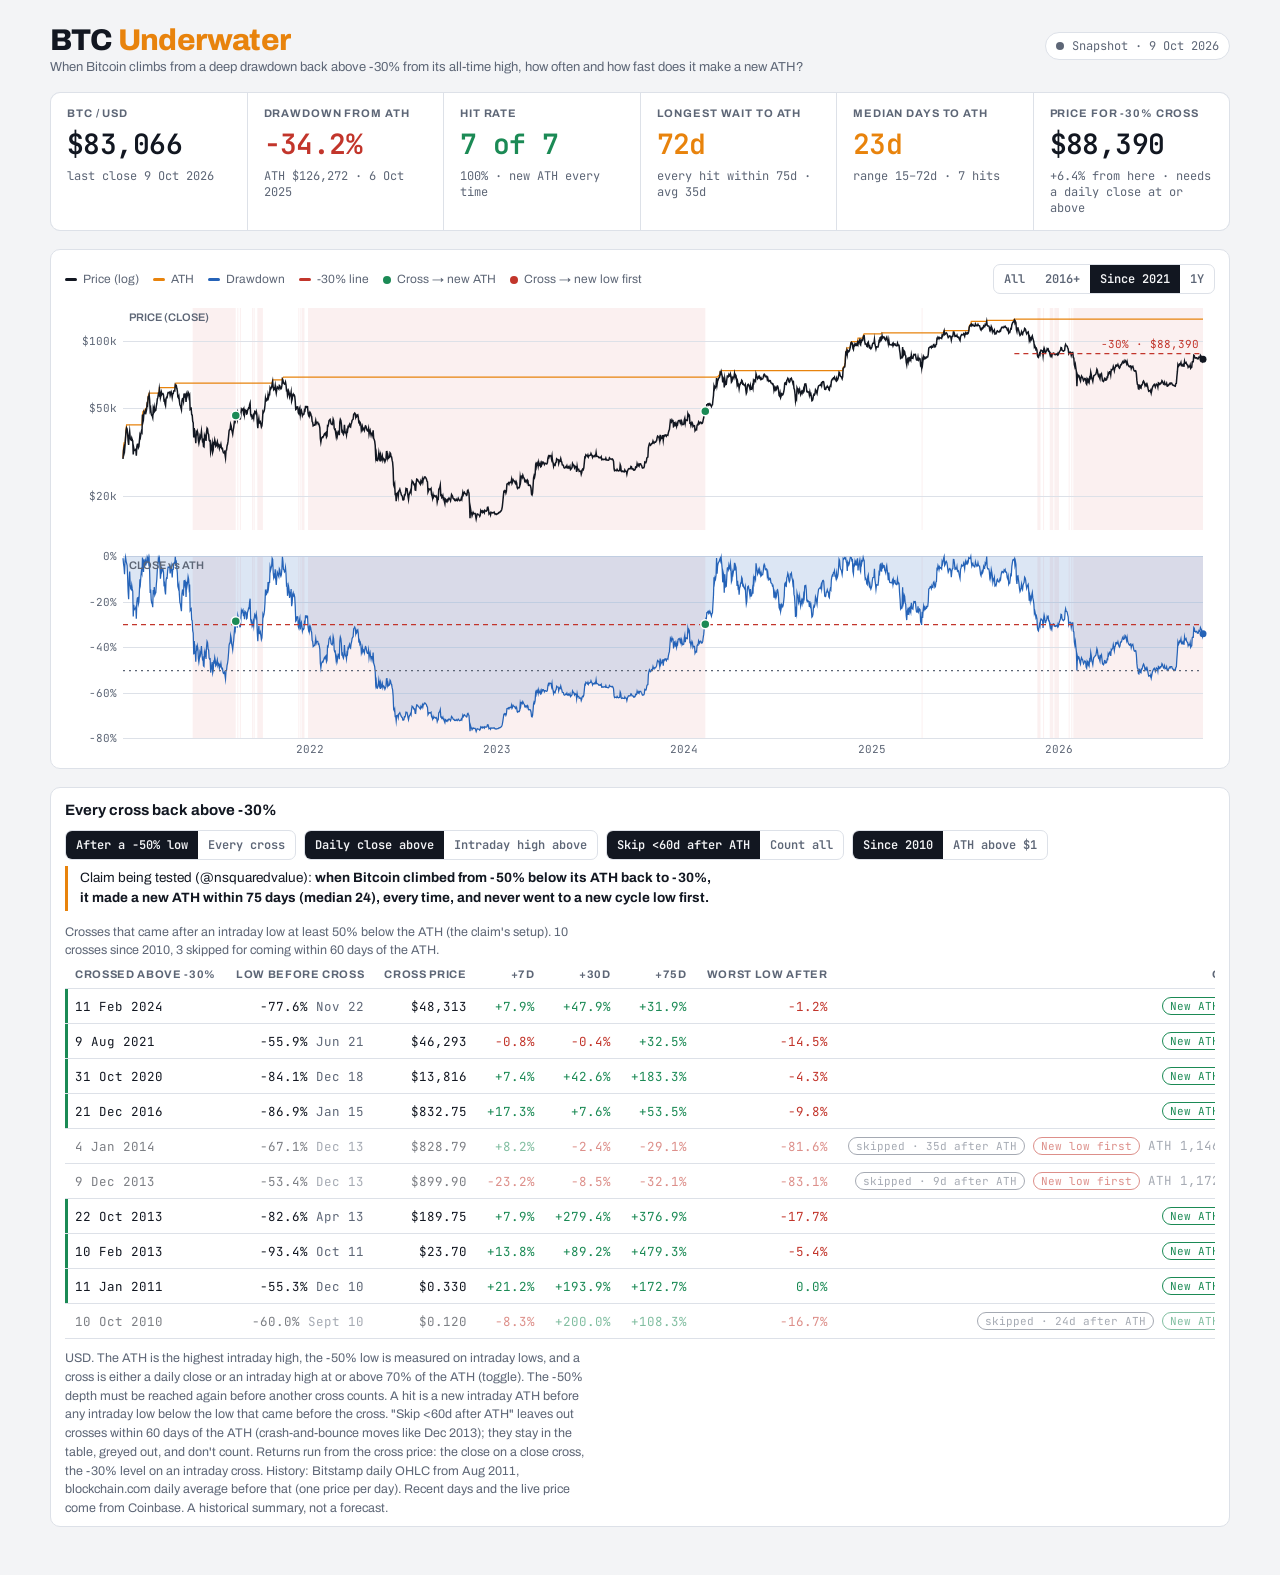
==== commit 544e5500: "BTC page: fix mobile overflow, clearer tooltip labels Co-Authored-By: Claude Opus 5.5 <noreply@anthr" ====
--- a/btc/index.html
+++ b/btc/index.html
@@ -48,7 +48,8 @@
 .seg button{font:600 12px var(--mono);background:transparent;color:var(--muted);border:0;padding:6px 10px;cursor:pointer}
 .seg button[aria-pressed="true"]{background:var(--fg);color:var(--bg)}
 .seg button:focus-visible{outline:2px solid var(--accent);outline-offset:-2px}
-canvas{display:block;width:100%;touch-action:pan-y}
+canvas{display:block;width:100%;max-width:100%;touch-action:pan-y}
+.wrap>*{min-width:0}
 #c{height:460px}
 @media (max-width:600px){#c{height:380px}}
 h2{font-size:15px;margin:0 0 4px;font-weight:700}
@@ -346,7 +347,7 @@
     ctx.strokeStyle = K.muted; ctx.lineWidth = 1; ctx.beginPath(); ctx.moveTo(X, pY0); ctx.lineTo(X, dY0 + ddH); ctx.stroke();
     ctx.fillStyle = K.fg; ctx.beginPath(); ctx.arc(X, yP(C[i]), 3, 0, 7); ctx.fill();
     ctx.fillStyle = K.water; ctx.beginPath(); ctx.arc(X, yD(a.dd[i]), 3, 0, 7); ctx.fill();
-    const lines = [fmtDate(T[i]), 'H ' + fmtUsd(H[i]), 'L ' + fmtUsd(Lo[i]), 'C ' + fmtUsd(C[i]), 'vs ATH ' + fmtPct(a.dd[i]), 'ATH ' + fmtUsd(a.athS[i])];
+    const lines = [fmtDate(T[i]), 'Day high  ' + fmtUsd(H[i]), 'Day low   ' + fmtUsd(Lo[i]), 'Close     ' + fmtUsd(C[i]), 'ATH so far ' + fmtUsd(a.athS[i]), 'Close vs ATH ' + fmtPct(a.dd[i])];
     ctx.font = '11px "JetBrains Mono", ui-monospace, monospace';
     const bw = Math.max(...lines.map(s => ctx.measureText(s).width)) + 16, bh = lines.length * 15 + 10;
     let bx = X + 10; if (bx + bw > W - R) bx = X - 10 - bw;
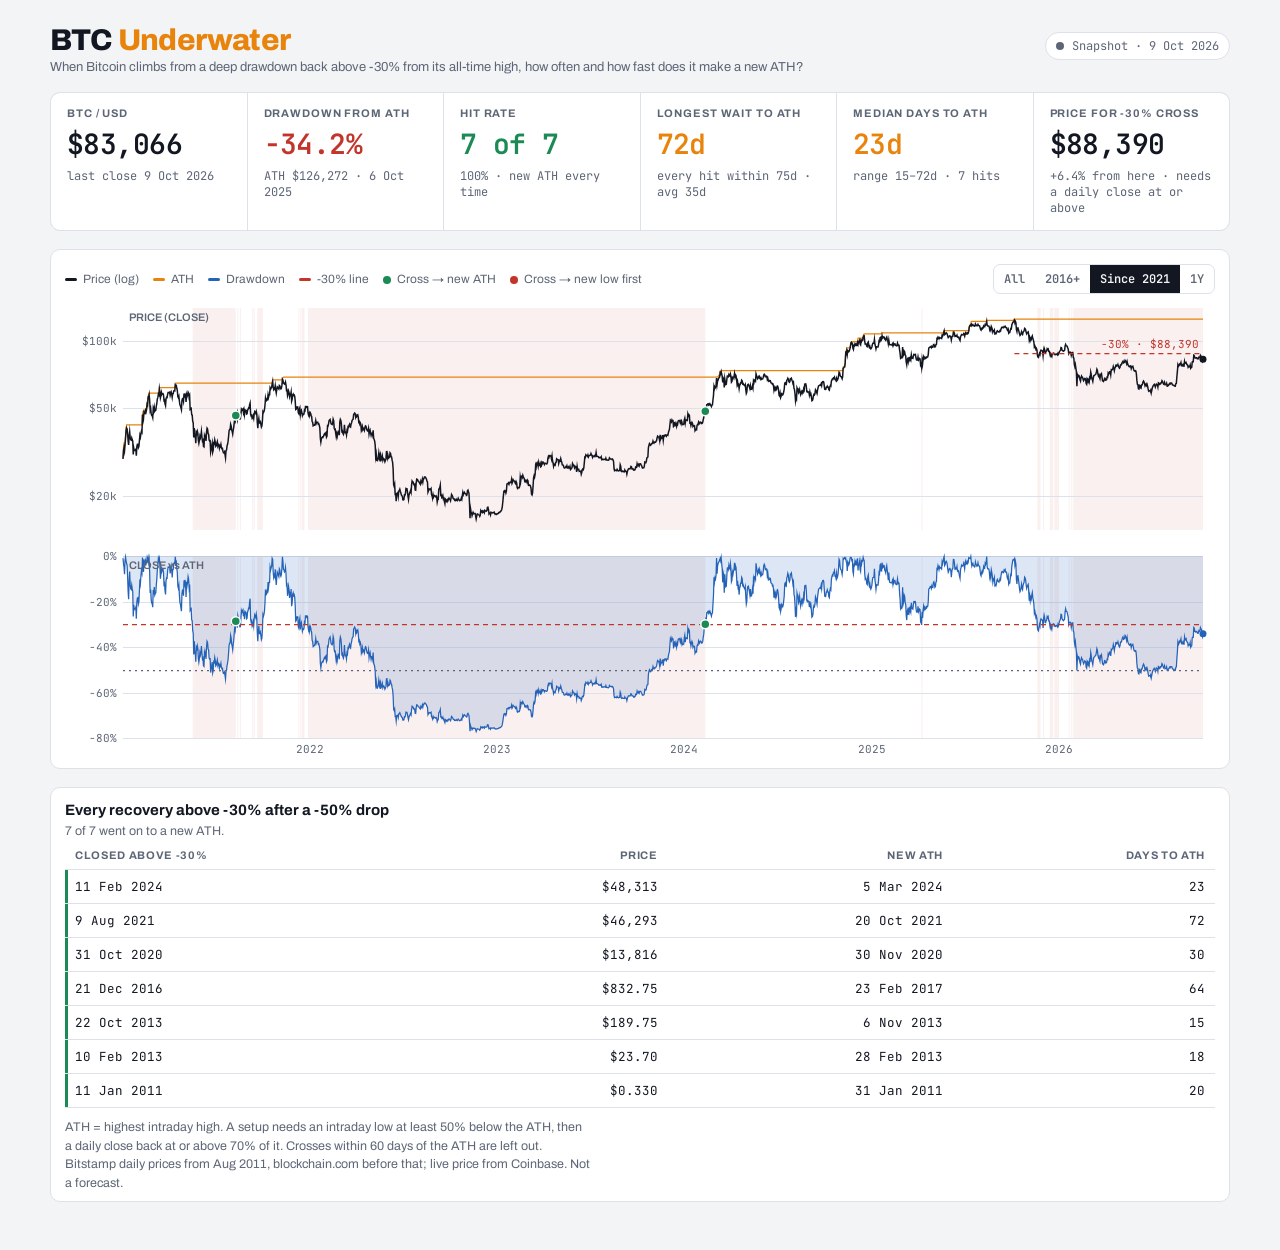
==== commit a21df840: "BTC page: simplify table to counted recoveries, drop toggles Co-Authored-By: Claude Opus 5.5 <norepl" ====
--- a/btc/index.html
+++ b/btc/index.html
@@ -78,6 +78,7 @@
 tr.skip td{opacity:.55}
 .pill.skip{color:var(--muted)}
 .ctl .seg button{white-space:nowrap}
+table.simple{min-width:0}
 </style>
 
 <div class="wrap">
@@ -119,34 +120,13 @@
   </section>
 
   <section class="panel">
-    <div class="bar">
-      <h2 style="flex-basis:100%">Every cross back above -30%</h2>
-      <div class="ctl">
-        <div class="seg" role="group" aria-label="Which crosses count">
-          <button id="d-50" data-d="-0.5" aria-pressed="true">After a -50% low</button>
-          <button id="d-30" data-d="-0.3" aria-pressed="false">Every cross</button>
-        </div>
-        <div class="seg" role="group" aria-label="What counts as crossing -30%">
-          <button id="x-close" data-x="close" aria-pressed="true">Daily close above</button>
-          <button id="x-high" data-x="high" aria-pressed="false">Intraday high above</button>
-        </div>
-        <div class="seg" role="group" aria-label="Crosses soon after the ATH">
-          <button id="m-60" data-m="60" aria-pressed="true">Skip &lt;60d after ATH</button>
-          <button id="m-0" data-m="0" aria-pressed="false">Count all</button>
-        </div>
-        <div class="seg" role="group" aria-label="Period">
-          <button id="e-all" data-e="all" aria-pressed="true">Since 2010</button>
-          <button id="e-dollar" data-e="dollar" aria-pressed="false">ATH above $1</button>
-        </div>
-      </div>
-    </div>
-    <p class="claim">Claim being tested (@nsquaredvalue): <b>when Bitcoin climbed from -50% below its ATH back to -30%, it made a new ATH within 75 days (median 24), every time, and never went to a new cycle low first.</b></p>
+    <h2>Every recovery above -30% after a -50% drop</h2>
     <p class="note" id="tblNote"></p>
-    <div class="tbl"><table>
-      <thead><tr><th>Crossed above -30%</th><th>Low before cross</th><th>Cross price</th><th>+7d</th><th>+30d</th><th>+75d</th><th>Worst low after</th><th>Outcome</th></tr></thead>
+    <div class="tbl"><table class="simple">
+      <thead><tr><th>Closed above -30%</th><th>Price</th><th>New ATH</th><th>Days to ATH</th></tr></thead>
       <tbody id="tb"></tbody>
     </table></div>
-    <p class="note" style="margin-top:10px">USD. The ATH is the highest intraday high, the -50% low is measured on intraday lows, and a cross is either a daily close or an intraday high at or above 70% of the ATH (toggle). The -50% depth must be reached again before another cross counts. A hit is a new intraday ATH before any intraday low below the low that came before the cross. "Skip &lt;60d after ATH" leaves out crosses within 60 days of the ATH (crash-and-bounce moves like Dec 2013); they stay in the table, greyed out, and don't count. Returns run from the cross price: the close on a close cross, the -30% level on an intraday cross. History: Bitstamp daily OHLC from Aug 2011, blockchain.com daily average before that (one price per day). Recent days and the live price come from Coinbase. A historical summary, not a forecast.</p>
+    <p class="note" style="margin-top:10px">ATH = highest intraday high. A setup needs an intraday low at least 50% below the ATH, then a daily close back at or above 70% of it. Crosses within 60 days of the ATH are left out. Bitstamp daily prices from Aug 2011, blockchain.com before that; live price from Coinbase. Not a forecast.</p>
   </section>
 </div>
 
@@ -165,10 +145,6 @@
 try {
   const g = k => localStorage.getItem('btcuw2-' + k);
   if (g('range')) state.range = g('range');
-  if (g('era')) state.era = g('era');
-  if (g('depth')) state.depth = +g('depth');
-  if (g('cross')) state.cross = g('cross');
-  if (g('minAge')) state.minAge = +g('minAge');
 } catch (e) {}
 
 function idxAt(t) { let lo = 0, hi = T.length; while (lo < hi) { const m = (lo + hi) >> 1; T[m] < t ? lo = m + 1 : hi = m; } return lo; }
@@ -244,23 +220,12 @@
       : `${sPct(lv / price - 1)} from here · needs a ${how} at or above`;
   }
 
-  const skipped = a.setups.filter(s => s.skip).length;
-  $('tblNote').textContent = (state.depth <= -0.5
-    ? 'Crosses that came after an intraday low at least 50% below the ATH (the claim\'s setup). '
-    : 'Every cross back above -30%, however shallow the drawdown before it. ')
-    + `${a.setups.length} crosses since ${state.era === 'all' ? '2010' : '2011'}` + (skipped ? `, ${skipped} skipped for coming within ${state.minAge} days of the ATH.` : '.');
-  const cell = v => v == null ? '<span class="mut">–</span>' : `<span class="${v >= 0 ? 'up' : 'dn'}">${sPct(v)}</span>`;
-  $('tb').innerHTML = a.setups.slice().reverse().map(s => {
-    const cls = s.skip ? 'skip' : s.hit == null ? 'open' : s.hit ? 'hit' : 'miss';
-    let out = s.hit == null ? `<span class="pill open">open · day ${Math.round((now - s.t) / DAY)}</span>`
-      : s.hit ? `<span class="pill hit">New ATH in ${nf(s.days)}d</span>`
-      : `<span class="pill miss">New low first</span> <span class="mut">${s.rec != null ? 'ATH ' + nf(s.days) + 'd later' : 'no ATH yet'}</span>`;
-    if (s.skip) out = `<span class="pill skip">skipped · ${s.age}d after ATH</span> ` + out;
-    return `<tr class="${cls}"><td>${fmtDate(s.t)}</td>
-      <td>${fmtPct(s.low / s.ath - 1)} <span class="mut">${fmtDate(s.lowT, {month:'short', year:'2-digit'})}</span></td>
-      <td>${fmtUsd(s.p)}</td><td>${cell(s.fwd[0])}</td><td>${cell(s.fwd[1])}</td><td>${cell(s.fwd[2])}</td>
-      <td>${cell(s.worst)}</td><td>${out}</td></tr>`;
-  }).join('');
+  const rows = a.setups.filter(s => !s.skip);
+  $('tblNote').textContent = `${a.hits.length} of ${a.resolved.length} went on to a new ATH` + (a.open ? '; one is in progress.' : '.');
+  $('tb').innerHTML = rows.slice().reverse().map(s => `<tr class="${s.hit == null ? 'open' : s.hit ? 'hit' : 'miss'}">
+    <td>${fmtDate(s.t)}</td><td>${fmtUsd(s.p)}</td>
+    <td>${s.hit == null ? '<span class="pill open">in progress</span>' : s.rec != null ? fmtDate(s.rec) : '–'}</td>
+    <td>${s.hit == null ? Math.round((now - s.t) / DAY) + ' so far' : s.hit ? nf(s.days) : '<span class="pill miss">new low first</span>'}</td></tr>`).join('');
   draw();
 }
 
@@ -364,10 +329,6 @@
   sync();
 }
 wire('r', 'range', draw);
-wire('e', 'era', render);
-wire('d', 'depth', render, Number);
-wire('x', 'cross', render);
-wire('m', 'minAge', render, Number);
 new ResizeObserver(() => draw()).observe(cv);
 matchMedia('(prefers-color-scheme: dark)').addEventListener('change', draw);
 new MutationObserver(draw).observe(document.documentElement, { attributes: true, attributeFilter: ['data-theme'] });
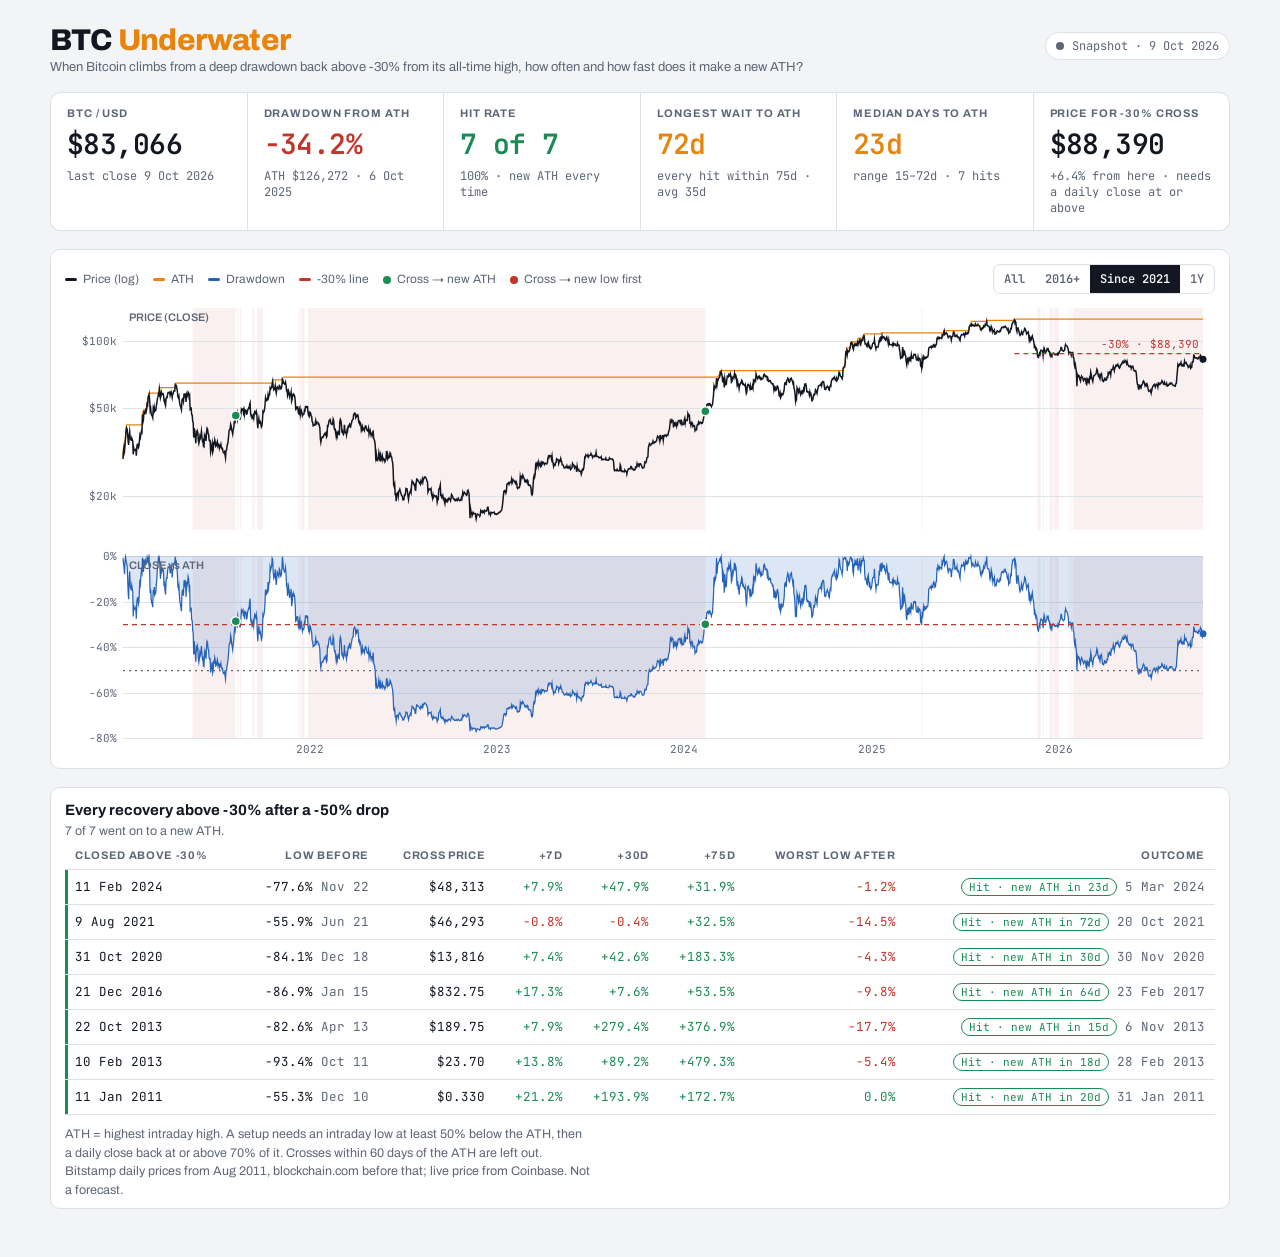
==== commit 67616728: "BTC page: restore performance columns and hit tags Co-Authored-By: Claude Opus 5.5 <noreply@anthropi" ====
--- a/btc/index.html
+++ b/btc/index.html
@@ -78,7 +78,6 @@
 tr.skip td{opacity:.55}
 .pill.skip{color:var(--muted)}
 .ctl .seg button{white-space:nowrap}
-table.simple{min-width:0}
 </style>
 
 <div class="wrap">
@@ -122,8 +121,8 @@
   <section class="panel">
     <h2>Every recovery above -30% after a -50% drop</h2>
     <p class="note" id="tblNote"></p>
-    <div class="tbl"><table class="simple">
-      <thead><tr><th>Closed above -30%</th><th>Price</th><th>New ATH</th><th>Days to ATH</th></tr></thead>
+    <div class="tbl"><table>
+      <thead><tr><th>Closed above -30%</th><th>Low before</th><th>Cross price</th><th>+7d</th><th>+30d</th><th>+75d</th><th>Worst low after</th><th>Outcome</th></tr></thead>
       <tbody id="tb"></tbody>
     </table></div>
     <p class="note" style="margin-top:10px">ATH = highest intraday high. A setup needs an intraday low at least 50% below the ATH, then a daily close back at or above 70% of it. Crosses within 60 days of the ATH are left out. Bitstamp daily prices from Aug 2011, blockchain.com before that; live price from Coinbase. Not a forecast.</p>
@@ -222,10 +221,16 @@
 
   const rows = a.setups.filter(s => !s.skip);
   $('tblNote').textContent = `${a.hits.length} of ${a.resolved.length} went on to a new ATH` + (a.open ? '; one is in progress.' : '.');
-  $('tb').innerHTML = rows.slice().reverse().map(s => `<tr class="${s.hit == null ? 'open' : s.hit ? 'hit' : 'miss'}">
-    <td>${fmtDate(s.t)}</td><td>${fmtUsd(s.p)}</td>
-    <td>${s.hit == null ? '<span class="pill open">in progress</span>' : s.rec != null ? fmtDate(s.rec) : '–'}</td>
-    <td>${s.hit == null ? Math.round((now - s.t) / DAY) + ' so far' : s.hit ? nf(s.days) : '<span class="pill miss">new low first</span>'}</td></tr>`).join('');
+  const cell = v => v == null ? '<span class="mut">–</span>' : `<span class="${v >= 0 ? 'up' : 'dn'}">${sPct(v)}</span>`;
+  $('tb').innerHTML = rows.slice().reverse().map(s => {
+    const out = s.hit == null ? `<span class="pill open">in progress · day ${Math.round((now - s.t) / DAY)}</span>`
+      : s.hit ? `<span class="pill hit">Hit · new ATH in ${nf(s.days)}d</span> <span class="mut">${fmtDate(s.rec)}</span>`
+      : `<span class="pill miss">Miss · new low first</span>`;
+    return `<tr class="${s.hit == null ? 'open' : s.hit ? 'hit' : 'miss'}"><td>${fmtDate(s.t)}</td>
+      <td>${fmtPct(s.low / s.ath - 1)} <span class="mut">${fmtDate(s.lowT, {month:'short', year:'2-digit'})}</span></td>
+      <td>${fmtUsd(s.p)}</td><td>${cell(s.fwd[0])}</td><td>${cell(s.fwd[1])}</td><td>${cell(s.fwd[2])}</td>
+      <td>${cell(s.worst)}</td><td>${out}</td></tr>`;
+  }).join('');
   draw();
 }
 
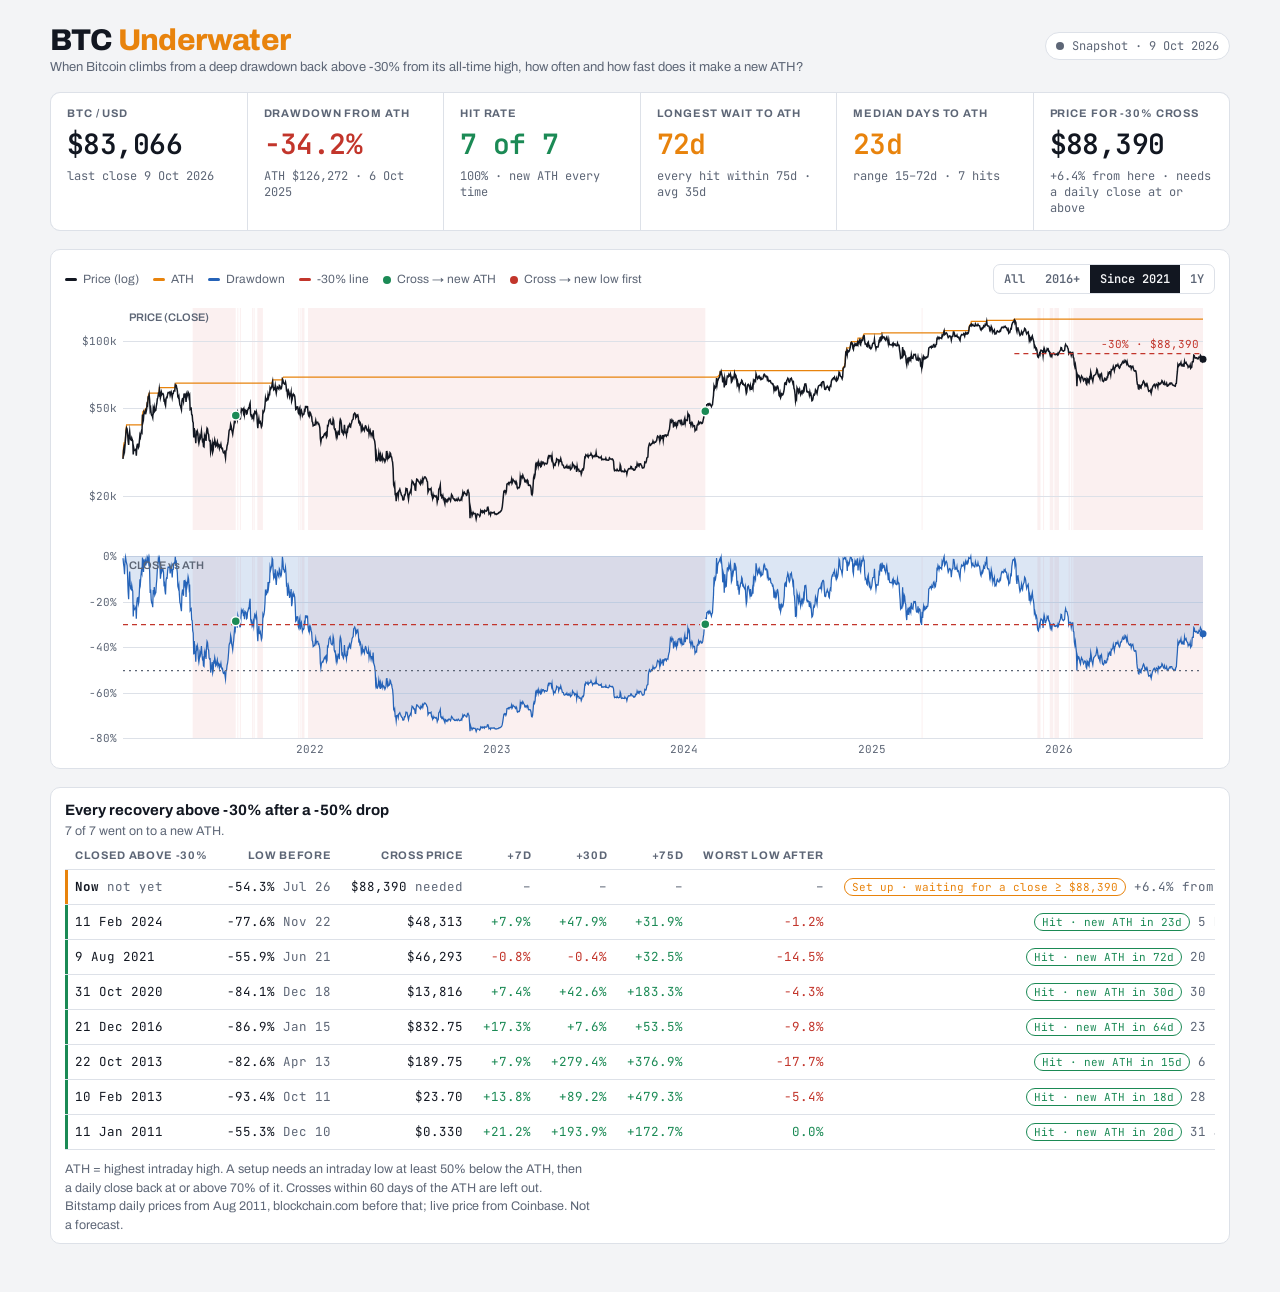
==== commit 5f9bc0d7: "BTC page: add current-cycle row to table Co-Authored-By: Claude Opus 5.5 <noreply@anthropic.com>" ====
--- a/btc/index.html
+++ b/btc/index.html
@@ -231,6 +231,13 @@
       <td>${fmtUsd(s.p)}</td><td>${cell(s.fwd[0])}</td><td>${cell(s.fwd[1])}</td><td>${cell(s.fwd[2])}</td>
       <td>${cell(s.worst)}</td><td>${out}</td></tr>`;
   }).join('');
+  if (!a.open && price < lv) {
+    const armed = a.armed, dash = '<span class="mut">–</span>';
+    $('tb').insertAdjacentHTML('afterbegin', `<tr class="open"><td><b>Now</b> <span class="mut">not yet</span></td>
+      <td>${fmtPct(a.cy / a.ath - 1)} <span class="mut">${fmtDate(a.cyT, {month:'short', year:'2-digit'})}</span></td>
+      <td>${fmtUsd(lv)} <span class="mut">needed</span></td><td>${dash}</td><td>${dash}</td><td>${dash}</td><td>${dash}</td>
+      <td><span class="pill open">${armed ? 'Set up · waiting for a close ≥ ' + fmtUsd(lv) : 'Waiting for a -50% low'}</span> <span class="mut">${sPct(lv / price - 1)} from ${fmtUsd(price)}</span></td></tr>`);
+  }
   draw();
 }
 
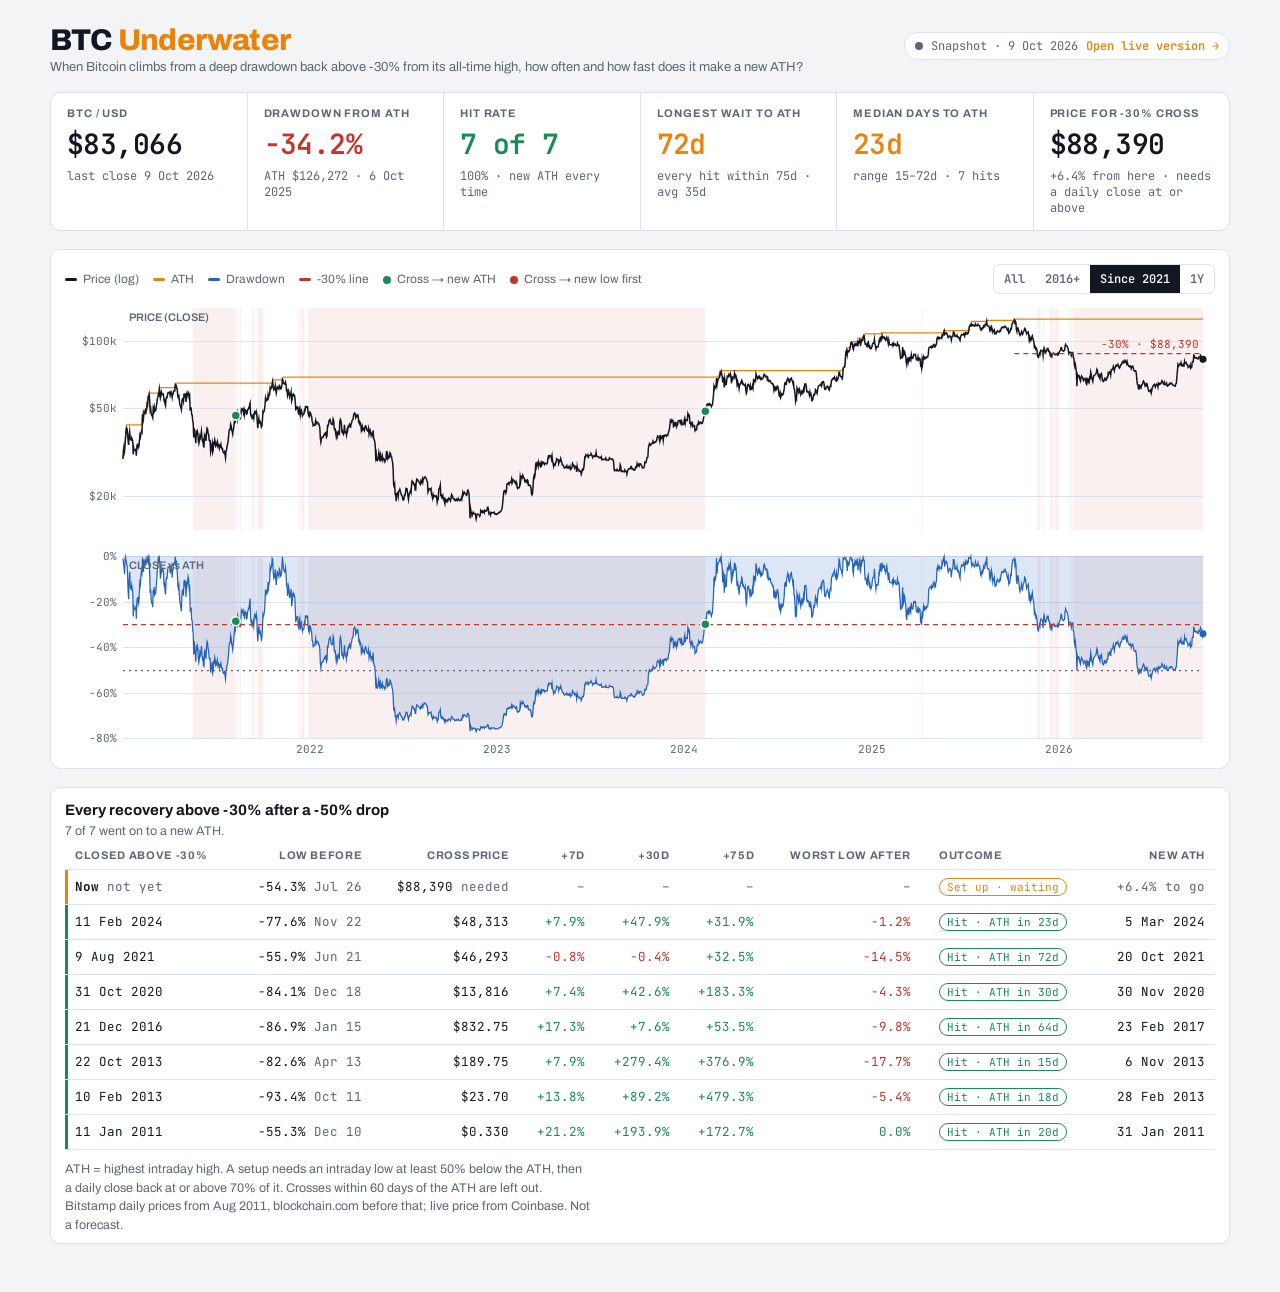
==== commit ab869151: "BTC page: align outcome tags, drop skipped markers Co-Authored-By: Claude Opus 5.5 <noreply@anthropi" ====
--- a/btc/index.html
+++ b/btc/index.html
@@ -76,6 +76,10 @@
 tr.open td:first-child{box-shadow:inset 3px 0 0 var(--accent)}
 tr.open td{color:inherit}
 tr.skip td{opacity:.55}
+th.oc,td.oc{text-align:left;padding-left:18px}
+.pill.hit,.pill.open,.pill.miss{min-width:13ch;text-align:center}
+.status a{color:var(--accent);text-decoration:none;font-weight:600}
+.status a:hover{text-decoration:underline}
 .pill.skip{color:var(--muted)}
 .ctl .seg button{white-space:nowrap}
 </style>
@@ -86,7 +90,7 @@
       <h1>BTC <span>Underwater</span></h1>
       <p class="sub">When Bitcoin climbs from a deep drawdown back above -30% from its all-time high, how often and how fast does it make a new ATH?</p>
     </div>
-    <div class="status" id="status"><span class="dot"></span><span id="statusText">Snapshot</span></div>
+    <div class="status" id="status"><span class="dot"></span><span id="statusText">Snapshot</span><a id="liveLink" href="https://lewisharland.io/btc/" target="_blank" rel="noopener" hidden>Open live version →</a></div>
   </header>
 
   <section class="stats" aria-label="Key figures">
@@ -122,7 +126,7 @@
     <h2>Every recovery above -30% after a -50% drop</h2>
     <p class="note" id="tblNote"></p>
     <div class="tbl"><table>
-      <thead><tr><th>Closed above -30%</th><th>Low before</th><th>Cross price</th><th>+7d</th><th>+30d</th><th>+75d</th><th>Worst low after</th><th>Outcome</th></tr></thead>
+      <thead><tr><th>Closed above -30%</th><th>Low before</th><th>Cross price</th><th>+7d</th><th>+30d</th><th>+75d</th><th>Worst low after</th><th class="oc">Outcome</th><th>New ATH</th></tr></thead>
       <tbody id="tb"></tbody>
     </table></div>
     <p class="note" style="margin-top:10px">ATH = highest intraday high. A setup needs an intraday low at least 50% below the ATH, then a daily close back at or above 70% of it. Crosses within 60 days of the ATH are left out. Bitstamp daily prices from Aug 2011, blockchain.com before that; live price from Coinbase. Not a forecast.</p>
@@ -224,19 +228,19 @@
   const cell = v => v == null ? '<span class="mut">–</span>' : `<span class="${v >= 0 ? 'up' : 'dn'}">${sPct(v)}</span>`;
   $('tb').innerHTML = rows.slice().reverse().map(s => {
     const out = s.hit == null ? `<span class="pill open">in progress · day ${Math.round((now - s.t) / DAY)}</span>`
-      : s.hit ? `<span class="pill hit">Hit · new ATH in ${nf(s.days)}d</span> <span class="mut">${fmtDate(s.rec)}</span>`
+      : s.hit ? `<span class="pill hit">Hit · ATH in ${nf(s.days)}d</span>`
       : `<span class="pill miss">Miss · new low first</span>`;
     return `<tr class="${s.hit == null ? 'open' : s.hit ? 'hit' : 'miss'}"><td>${fmtDate(s.t)}</td>
       <td>${fmtPct(s.low / s.ath - 1)} <span class="mut">${fmtDate(s.lowT, {month:'short', year:'2-digit'})}</span></td>
       <td>${fmtUsd(s.p)}</td><td>${cell(s.fwd[0])}</td><td>${cell(s.fwd[1])}</td><td>${cell(s.fwd[2])}</td>
-      <td>${cell(s.worst)}</td><td>${out}</td></tr>`;
+      <td>${cell(s.worst)}</td><td class="oc">${out}</td><td>${s.rec != null ? fmtDate(s.rec) : '<span class="mut">–</span>'}</td></tr>`;
   }).join('');
   if (!a.open && price < lv) {
     const armed = a.armed, dash = '<span class="mut">–</span>';
     $('tb').insertAdjacentHTML('afterbegin', `<tr class="open"><td><b>Now</b> <span class="mut">not yet</span></td>
       <td>${fmtPct(a.cy / a.ath - 1)} <span class="mut">${fmtDate(a.cyT, {month:'short', year:'2-digit'})}</span></td>
       <td>${fmtUsd(lv)} <span class="mut">needed</span></td><td>${dash}</td><td>${dash}</td><td>${dash}</td><td>${dash}</td>
-      <td><span class="pill open">${armed ? 'Set up · waiting for a close ≥ ' + fmtUsd(lv) : 'Waiting for a -50% low'}</span> <span class="mut">${sPct(lv / price - 1)} from ${fmtUsd(price)}</span></td></tr>`);
+      <td class="oc"><span class="pill open">${armed ? 'Set up · waiting' : 'Needs -50% low'}</span></td><td><span class="mut">${sPct(lv / price - 1)} to go</span></td></tr>`);
   }
   draw();
 }
@@ -311,7 +315,8 @@
   }
   for (const s of a.setups) {
     if (s.t < t0) continue;
-    ctx.fillStyle = s.skip ? K.muted : s.hit == null ? K.acc : s.hit ? K.good : K.bad; ctx.strokeStyle = K.panel; ctx.lineWidth = 1.5;
+    if (s.skip) continue;
+    ctx.fillStyle = s.hit == null ? K.acc : s.hit ? K.good : K.bad; ctx.strokeStyle = K.panel; ctx.lineWidth = 1.5;
     for (const Y of [yD(s.p / s.ath - 1), yP(s.p)]) { ctx.beginPath(); ctx.arc(x(s.t), Y, 4.5, 0, 7); ctx.fill(); ctx.stroke(); }
   }
   for (const [Y, col] of [[yP(C[last]), K.fg], [yD(a.dd[last]), K.water]]) { ctx.fillStyle = col; ctx.beginPath(); ctx.arc(x(t1), Y, 3.5, 0, 7); ctx.fill(); }
@@ -349,6 +354,7 @@
 function setLive(on) {
   state.live = on; $('status').classList.toggle('live', on);
   $('statusText').textContent = on ? 'Live · Coinbase' : 'Snapshot · ' + fmtDate(T[T.length - 1]);
+  $('liveLink').hidden = on || location.hostname === 'lewisharland.io';
 }
 function putDay(day, h, l, c, merge) {
   const j = idxAt(day);
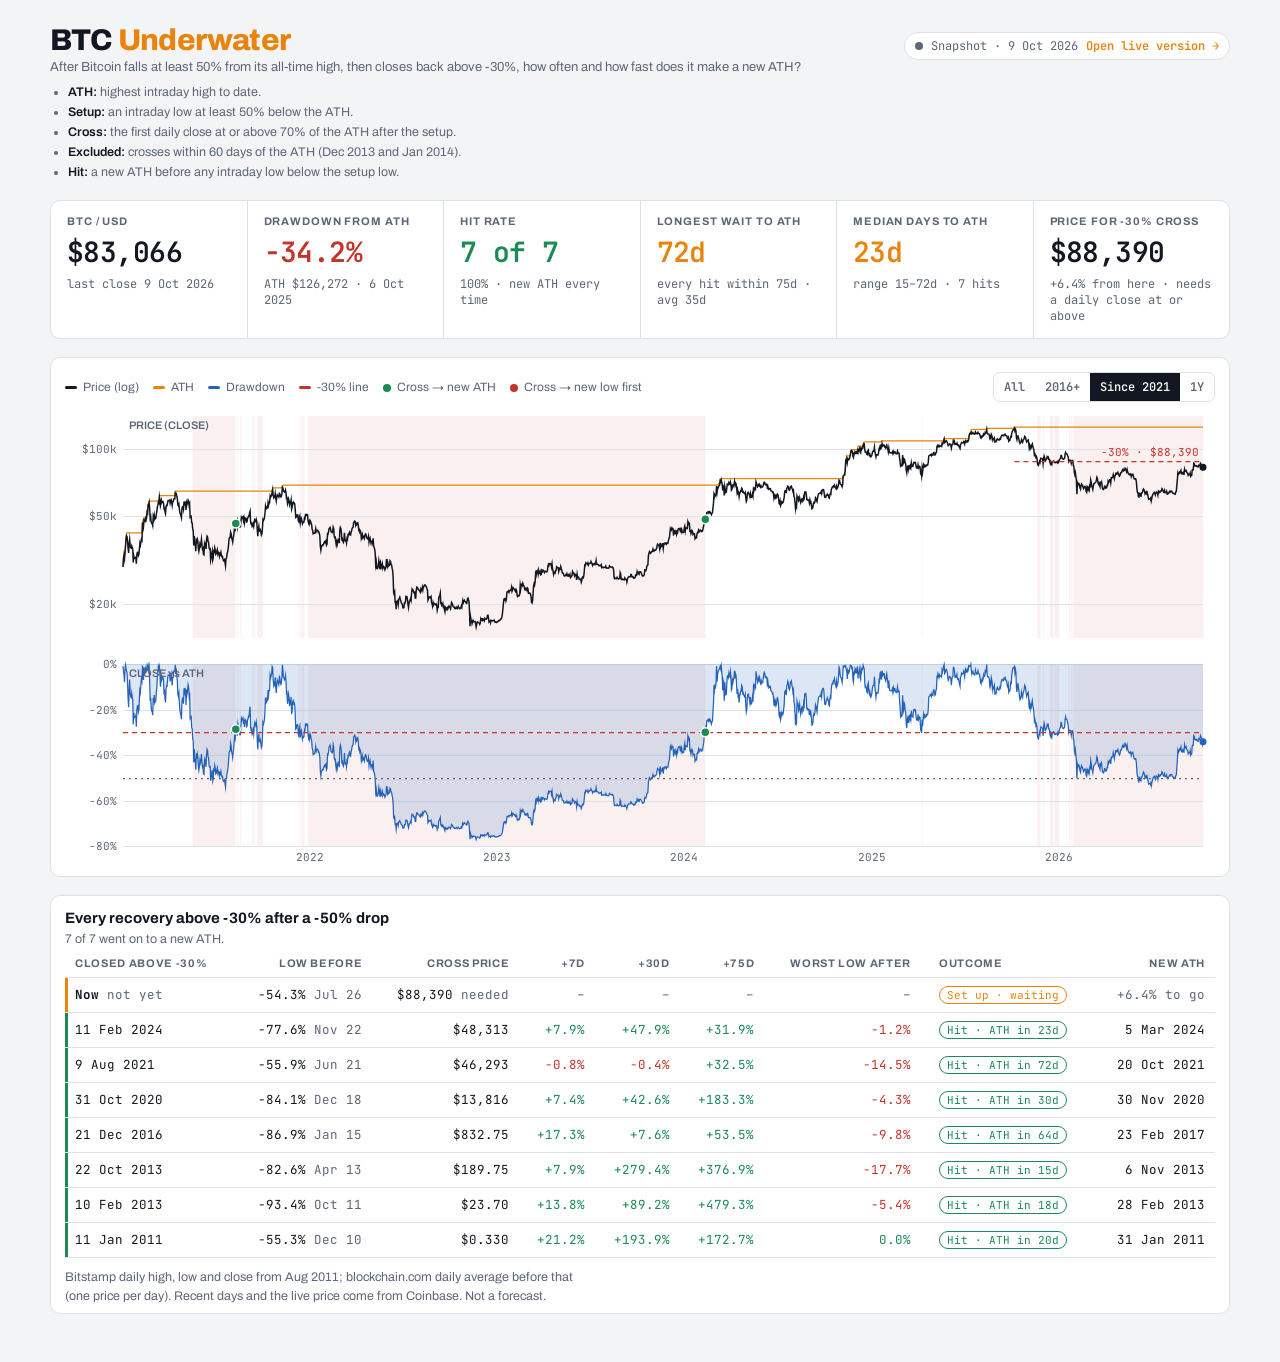
==== commit af4236c6: "BTC page: state full rules under the title Co-Authored-By: Claude Opus 5.5 <noreply@anthropic.com>" ====
--- a/btc/index.html
+++ b/btc/index.html
@@ -78,6 +78,8 @@
 tr.skip td{opacity:.55}
 th.oc,td.oc{text-align:left;padding-left:18px}
 .pill.hit,.pill.open,.pill.miss{min-width:13ch;text-align:center}
+.rules{margin:8px 0 0;padding-left:18px;color:var(--muted);font-size:12.5px;line-height:1.6;max-width:80ch}
+.rules b{color:var(--fg);font-weight:600}
 .status a{color:var(--accent);text-decoration:none;font-weight:600}
 .status a:hover{text-decoration:underline}
 .pill.skip{color:var(--muted)}
@@ -88,7 +90,14 @@
   <header>
     <div>
       <h1>BTC <span>Underwater</span></h1>
-      <p class="sub">When Bitcoin climbs from a deep drawdown back above -30% from its all-time high, how often and how fast does it make a new ATH?</p>
+      <p class="sub">After Bitcoin falls at least 50% from its all-time high, then closes back above -30%, how often and how fast does it make a new ATH?</p>
+      <ul class="rules">
+        <li><b>ATH:</b> highest intraday high to date.</li>
+        <li><b>Setup:</b> an intraday low at least 50% below the ATH.</li>
+        <li><b>Cross:</b> the first daily close at or above 70% of the ATH after the setup.</li>
+        <li><b>Excluded:</b> crosses within 60 days of the ATH (Dec 2013 and Jan 2014).</li>
+        <li><b>Hit:</b> a new ATH before any intraday low below the setup low.</li>
+      </ul>
     </div>
     <div class="status" id="status"><span class="dot"></span><span id="statusText">Snapshot</span><a id="liveLink" href="https://lewisharland.io/btc/" target="_blank" rel="noopener" hidden>Open live version →</a></div>
   </header>
@@ -129,7 +138,7 @@
       <thead><tr><th>Closed above -30%</th><th>Low before</th><th>Cross price</th><th>+7d</th><th>+30d</th><th>+75d</th><th>Worst low after</th><th class="oc">Outcome</th><th>New ATH</th></tr></thead>
       <tbody id="tb"></tbody>
     </table></div>
-    <p class="note" style="margin-top:10px">ATH = highest intraday high. A setup needs an intraday low at least 50% below the ATH, then a daily close back at or above 70% of it. Crosses within 60 days of the ATH are left out. Bitstamp daily prices from Aug 2011, blockchain.com before that; live price from Coinbase. Not a forecast.</p>
+    <p class="note" style="margin-top:10px">Bitstamp daily high, low and close from Aug 2011; blockchain.com daily average before that (one price per day). Recent days and the live price come from Coinbase. Not a forecast.</p>
   </section>
 </div>
 
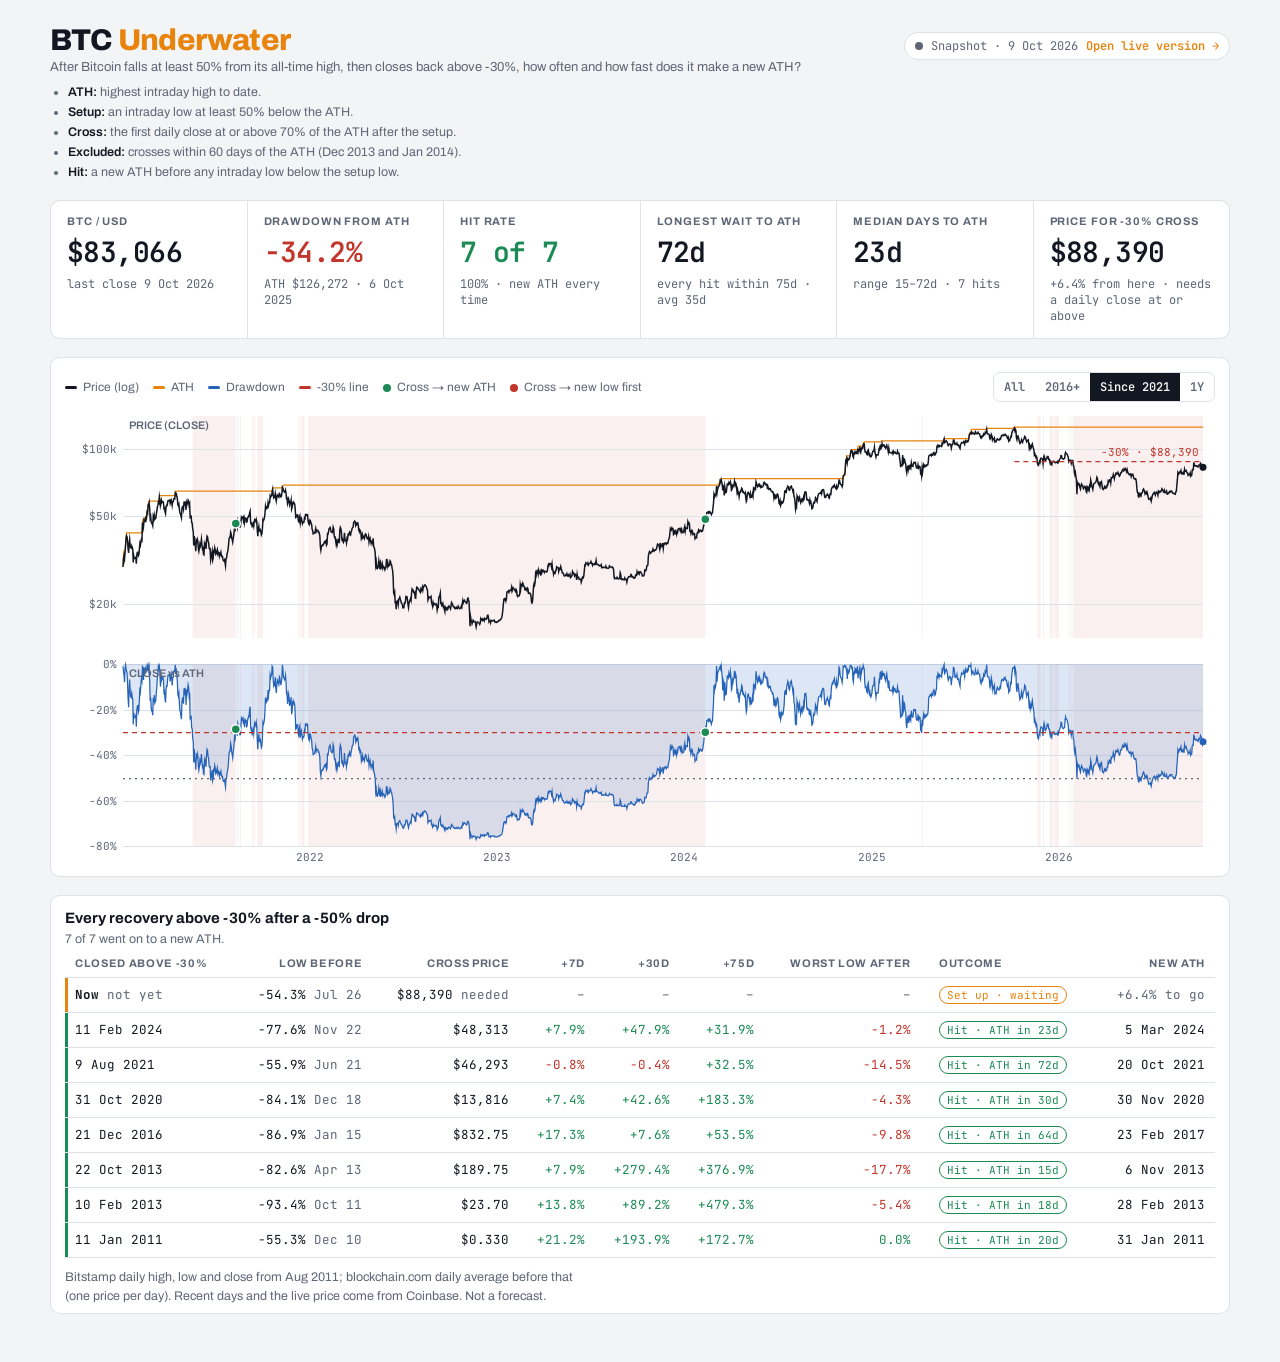
==== commit 7055e620: "BTC page: longest wait and median in body colour Co-Authored-By: Claude Opus 5.5 <noreply@anthropic." ====
--- a/btc/index.html
+++ b/btc/index.html
@@ -106,8 +106,8 @@
     <div class="stat"><div class="k">BTC / USD</div><div class="v" id="sPrice">–</div><div class="n" id="sPriceN">–</div></div>
     <div class="stat"><div class="k">Drawdown from ATH</div><div class="v bad" id="sDD">–</div><div class="n" id="sDDN">–</div></div>
     <div class="stat"><div class="k">Hit rate</div><div class="v" id="sHit">–</div><div class="n" id="sHitN">–</div></div>
-    <div class="stat"><div class="k">Longest wait to ATH</div><div class="v acc" id="sMax">–</div><div class="n" id="sMaxN">–</div></div>
-    <div class="stat"><div class="k">Median days to ATH</div><div class="v acc" id="sMed">–</div><div class="n" id="sMedN">–</div></div>
+    <div class="stat"><div class="k">Longest wait to ATH</div><div class="v" id="sMax">–</div><div class="n" id="sMaxN">–</div></div>
+    <div class="stat"><div class="k">Median days to ATH</div><div class="v" id="sMed">–</div><div class="n" id="sMedN">–</div></div>
     <div class="stat"><div class="k" id="sTrigK">Price for -30% cross</div><div class="v" id="sTrig">–</div><div class="n" id="sTrigN">–</div></div>
   </section>
 
